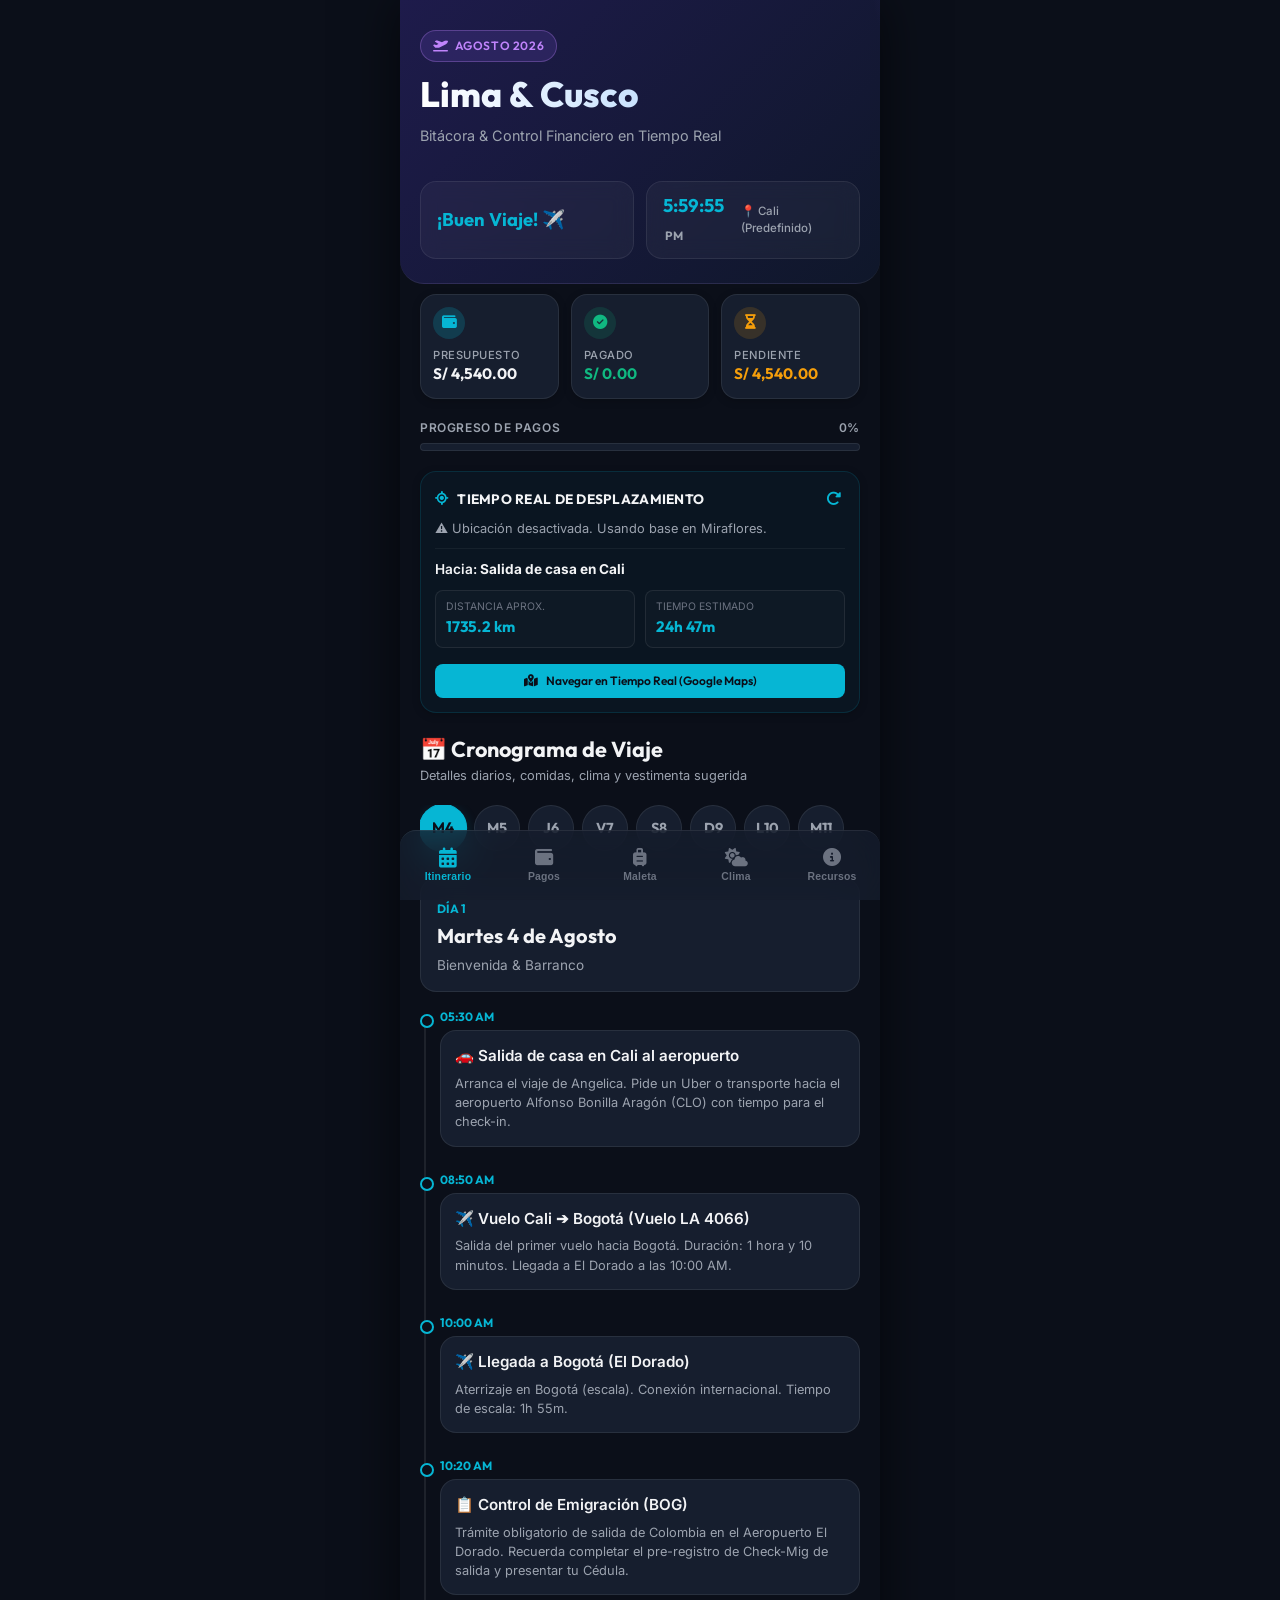
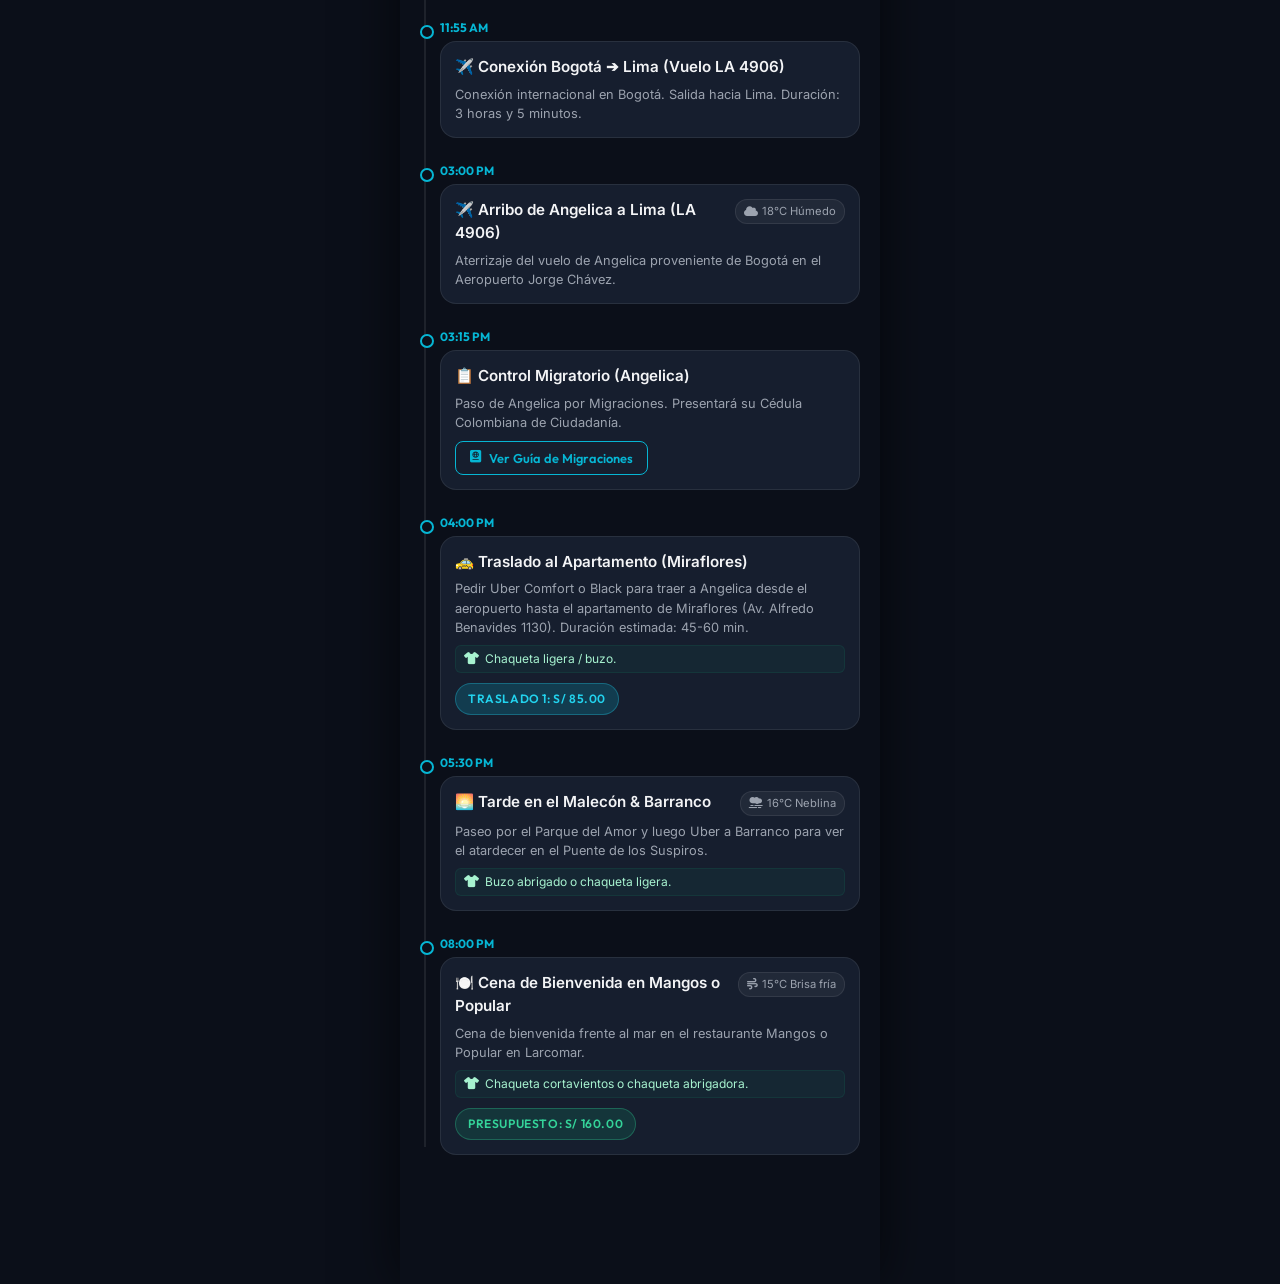
==== index.html @ 26d3a5c8 "Add real-time clock widget and BOG migration details to both dashboards" ====
<!DOCTYPE html>
<html lang="es">
<head>
    <meta charset="UTF-8">
    <meta name="viewport" content="width=device-width, initial-scale=1.0">
    <title>✈️ Lima & Cusco 2026 - Panel de Control</title>
    <!-- Google Fonts: Outfit & Inter -->
    <link rel="preconnect" href="https://fonts.googleapis.com">
    <link rel="preconnect" href="https://fonts.gstatic.com" crossorigin>
    <link href="https://fonts.googleapis.com/css2?family=Inter:wght@300;400;500;600;700&family=Outfit:wght@400;500;600;700;800&display=swap" rel="stylesheet">
    <!-- FontAwesome for icons -->
    <link rel="stylesheet" href="https://cdnjs.cloudflare.com/ajax/libs/font-awesome/6.4.0/css/all.min.css">
    <!-- Main Style Sheet -->
    <link rel="stylesheet" href="style.css">
</head>
<body>
    <!-- App Container -->
    <div class="app-container">
        
        <!-- Header -->
        <header class="app-header">
            <div class="header-content">
                <span class="badge badge-purple"><i class="fa-solid fa-plane-departure"></i> Agosto 2026</span>
                <h1>Lima & Cusco</h1>
                <p class="subtitle">Bitácora & Control Financiero en Tiempo Real</p>
            </div>
            
            <!-- Countdown & Local Clock Container -->
            <div class="header-widgets-grid">
                <div id="countdown-widget" class="countdown-widget">
                    <div class="countdown-time">
                        <span id="countdown-days">00</span><small>d</small> : 
                        <span id="countdown-hours">00</span><small>h</small> : 
                        <span id="countdown-mins">00</span><small>m</small>
                    </div>
                    <div class="countdown-label">Falta para el viaje</div>
                </div>
                
                <div id="local-clock-widget" class="local-clock-widget">
                    <div class="clock-time" id="clock-hms">00:00:00</div>
                    <div class="clock-label" id="clock-city">📍 Obteniendo ubicación...</div>
                </div>
            </div>
        </header>

        <!-- Dashboard: Key Stats -->
        <section class="dashboard-stats">
            <div class="stat-card total-budget">
                <div class="stat-icon"><i class="fa-solid fa-wallet"></i></div>
                <div class="stat-info">
                    <h3>Presupuesto</h3>
                    <p class="stat-val" id="val-total">S/ 4,545.00</p>
                </div>
            </div>
            <div class="stat-card total-paid">
                <div class="stat-icon"><i class="fa-solid fa-circle-check"></i></div>
                <div class="stat-info">
                    <h3>Pagado</h3>
                    <p class="stat-val text-emerald" id="val-paid">S/ 0.00</p>
                </div>
            </div>
            <div class="stat-card total-pending">
                <div class="stat-icon"><i class="fa-solid fa-hourglass-half"></i></div>
                <div class="stat-info">
                    <h3>Pendiente</h3>
                    <p class="stat-val text-warning" id="val-pending">S/ 4,545.00</p>
                </div>
            </div>
        </section>

        <!-- Progress Tracker -->
        <section class="progress-section">
            <div class="progress-info">
                <span>Progreso de Pagos</span>
                <span id="progress-percentage">0%</span>
            </div>
            <div class="progress-bar-container">
                <div class="progress-bar" id="main-progress-bar" style="width: 0%"></div>
            </div>
        </section>

        <!-- Geolocation & Route Calculator Widget (Global) -->
        <section class="location-widget-container">
            <div class="location-widget" id="loc-widget">
                <div class="loc-header">
                    <div class="loc-title">
                        <i class="fa-solid fa-location-crosshairs text-cyan"></i>
                        <span>Tiempo Real de Desplazamiento</span>
                    </div>
                    <button class="btn-refresh-loc" id="btn-update-loc" title="Actualizar mi ubicación">
                        <i class="fa-solid fa-rotate-right"></i>
                    </button>
                </div>
                <div class="loc-body">
                    <p id="loc-status" class="loc-status-text">Detectando tu ubicación...</p>
                    <div id="loc-results" class="loc-results" style="display: none;">
                        <!-- Dynamically filled with distance/time to next activity -->
                    </div>
                </div>
            </div>
        </section>

        <!-- Main Content Area -->
        <main class="main-content">
            
            <!-- TAB 1: ITINERARIO -->
            <div id="tab-itinerary" class="tab-pane active">
                <div class="section-title">
                    <h2>📅 Cronograma de Viaje</h2>
                    <p>Detalles diarios, comidas, clima y vestimenta sugerida</p>
                </div>
                
                <!-- Day Selector -->
                <div class="day-selector">
                    <button class="day-btn active" data-day="1">M4</button>
                    <button class="day-btn" data-day="2">M5</button>
                    <button class="day-btn" data-day="3">J6</button>
                    <button class="day-btn" data-day="4">V7</button>
                    <button class="day-btn" data-day="5">S8</button>
                    <button class="day-btn" data-day="6">D9</button>
                    <button class="day-btn" data-day="7">L10</button>
                    <button class="day-btn" data-day="8">M11</button>
                </div>

                <!-- Daily Content Cards -->
                <div class="daily-cards-container">
                    
                    <!-- Day 1 -->
                    <div class="day-card active" id="day-card-1">
                        <div class="day-header">
                            <span class="day-number">Día 1</span>
                            <h3>Martes 4 de Agosto</h3>
                            <span class="day-desc">Bienvenida & Barranco</span>
                        </div>
                        <ul class="timeline">
                            <li data-lat="3.466876" data-lon="-76.488552" data-name="Salida de casa en Cali">
                                <div class="time">05:30 AM</div>
                                <div class="timeline-content">
                                    <div class="content-header">
                                        <h4>🚗 Salida de casa en Cali al aeropuerto</h4>
                                    </div>
                                    <p>Arranca el viaje de Angelica. Pide un Uber o transporte hacia el aeropuerto Alfonso Bonilla Aragón (CLO) con tiempo para el check-in.</p>
                                </div>
                            </li>
                            <li data-lat="3.5430" data-lon="-76.3816" data-name="Aeropuerto Alfonso Bonilla Aragón (CLO)">
                                <div class="time">08:50 AM</div>
                                <div class="timeline-content">
                                    <div class="content-header">
                                        <h4>✈️ Vuelo Cali ➔ Bogotá (Vuelo LA 4066)</h4>
                                    </div>
                                    <p>Salida del primer vuelo hacia Bogotá. Duración: 1 hora y 10 minutos. Llegada a El Dorado a las 10:00 AM.</p>
                                </div>
                            </li>
                            <li data-lat="4.7016" data-lon="-74.1469" data-name="Aeropuerto El Dorado (BOG)">
                                <div class="time">10:00 AM</div>
                                <div class="timeline-content">
                                    <div class="content-header">
                                        <h4>✈️ Llegada a Bogotá (El Dorado)</h4>
                                    </div>
                                    <p>Aterrizaje en Bogotá (escala). Conexión internacional. Tiempo de escala: 1h 55m.</p>
                                </div>
                            </li>
                            <li data-lat="4.7016" data-lon="-74.1469" data-name="Migración de Salida BOG">
                                <div class="time">10:20 AM</div>
                                <div class="timeline-content">
                                    <div class="content-header">
                                        <h4>📋 Control de Emigración (BOG)</h4>
                                    </div>
                                    <p>Trámite obligatorio de salida de Colombia en el Aeropuerto El Dorado. Recuerda completar el pre-registro de Check-Mig de salida y presentar tu Cédula.</p>
                                </div>
                            </li>
                            <li data-lat="4.7016" data-lon="-74.1469" data-name="Aeropuerto El Dorado (BOG)">
                                <div class="time">11:55 AM</div>
                                <div class="timeline-content">
                                    <div class="content-header">
                                        <h4>✈️ Conexión Bogotá ➔ Lima (Vuelo LA 4906)</h4>
                                    </div>
                                    <p>Conexión internacional en Bogotá. Salida hacia Lima. Duración: 3 horas y 5 minutos.</p>
                                </div>
                            </li>
                            <li data-lat="-12.0240" data-lon="-77.1120" data-name="Aeropuerto Jorge Chávez (LIM)">
                                <div class="time">03:00 PM</div>
                                <div class="timeline-content">
                                    <div class="content-header">
                                        <h4>✈️ Arribo de Angelica a Lima (LA 4906)</h4>
                                        <span class="weather-tag"><i class="fa-solid fa-cloud"></i> 18°C Húmedo</span>
                                    </div>
                                    <p>Aterrizaje del vuelo de Angelica proveniente de Bogotá en el Aeropuerto Jorge Chávez.</p>
                                </div>
                            </li>
                            <li data-lat="-12.0240" data-lon="-77.1120" data-name="Paso por Migraciones">
                                <div class="time">03:15 PM</div>
                                <div class="timeline-content">
                                    <div class="content-header">
                                        <h4>📋 Control Migratorio (Angelica)</h4>
                                    </div>
                                    <p>Paso de Angelica por Migraciones. Presentará su Cédula Colombiana de Ciudadanía.</p>
                                    <button class="btn btn-sm btn-outline" style="margin-top: 8px; border-color: var(--primary); color: var(--primary);" onclick="document.getElementById('migration-dialog').showModal()">
                                        <i class="fa-solid fa-passport"></i> Ver Guía de Migraciones
                                    </button>
                                </div>
                            </li>
                            <li data-lat="-12.1287" data-lon="-77.0223" data-name="Traslado a Miraflores">
                                <div class="time">04:00 PM</div>
                                <div class="timeline-content">
                                    <div class="content-header">
                                        <h4>🚕 Traslado al Apartamento (Miraflores)</h4>
                                    </div>
                                    <p>Pedir Uber Comfort o Black para traer a Angelica desde el aeropuerto hasta el apartamento de Miraflores (Av. Alfredo Benavides 1130). Duración estimada: 45-60 min.</p>
                                    <div class="clothing-tips"><i class="fa-solid fa-shirt"></i> Chaqueta ligera / buzo.</div>
                                    <span class="badge badge-blue">Traslado 1: S/ 85.00</span>
                                </div>
                            </li>
                            <li data-lat="-12.1492" data-lon="-77.0220" data-name="Puente de los Suspiros, Barranco">
                                <div class="time">05:30 PM</div>
                                <div class="timeline-content">
                                    <div class="content-header">
                                        <h4>🌅 Tarde en el Malecón & Barranco</h4>
                                        <span class="weather-tag"><i class="fa-solid fa-smog"></i> 16°C Neblina</span>
                                    </div>
                                    <p>Paseo por el Parque del Amor y luego Uber a Barranco para ver el atardecer en el Puente de los Suspiros.</p>
                                    <div class="clothing-tips"><i class="fa-solid fa-shirt"></i> Buzo abrigado o chaqueta ligera.</div>
                                </div>
                            </li>
                            <li data-lat="-12.1311" data-lon="-77.0301" data-name="Larcomar, Miraflores">
                                <div class="time">08:00 PM</div>
                                <div class="timeline-content">
                                    <div class="content-header">
                                        <h4>🍽️ Cena de Bienvenida en Mangos o Popular</h4>
                                        <span class="weather-tag"><i class="fa-solid fa-wind"></i> 15°C Brisa fría</span>
                                    </div>
                                    <p>Cena de bienvenida frente al mar en el restaurante Mangos o Popular en Larcomar.</p>
                                    <div class="clothing-tips"><i class="fa-solid fa-shirt"></i> Chaqueta cortavientos o chaqueta abrigadora.</div>
                                    <span class="badge badge-emerald">Presupuesto: S/ 160.00</span>
                                </div>
                            </li>
                        </ul>
                    </div>

                    <!-- Day 2 -->
                    <div class="day-card" id="day-card-2">
                        <div class="day-header">
                            <span class="day-number">Día 2</span>
                            <h3>Miércoles 5 de Agosto</h3>
                            <span class="day-desc">Full-Day Paracas & Ica (Angelica)</span>
                        </div>
                        <div class="alert alert-info">
                            <i class="fa-solid fa-info-circle"></i> <strong>Nota:</strong> José trabaja de 9 AM a 4 PM y tiene su sesión de Grounding C1 de 8 PM a 9 PM.
                        </div>
                        <ul class="timeline">
                            <li data-lat="-12.1287" data-lon="-77.0223" data-name="Av. Benavides 1130 (Recogida)">
                                <div class="time">04:30 AM</div>
                                <div class="timeline-content">
                                    <div class="content-header">
                                        <h4>🚐 Partida de Angelica en el Tour</h4>
                                        <span class="weather-tag"><i class="fa-solid fa-moon"></i> 14°C Madrugada fría</span>
                                    </div>
                                    <p>Recogida en el apartamento. Viaje al sur en bus turístico (Opción 1 - Todo Incluido).</p>
                                    <div class="clothing-tips"><i class="fa-solid fa-shirt"></i> Ropa bien abrigada o saco polar (para dormir en el bus).</div>
                                    <span class="badge badge-purple">Recogida en la puerta</span>
                                </div>
                            </li>
                            <li data-lat="-13.8340" data-lon="-76.2514" data-name="Puerto de Paracas (Botes)">
                                <div class="time">08:00 AM</div>
                                <div class="timeline-content">
                                    <div class="content-header">
                                        <h4>🌊 Islas Ballestas (Paracas)</h4>
                                        <span class="weather-tag"><i class="fa-solid fa-wind"></i> 17°C Viento fuerte</span>
                                    </div>
                                    <p>Tour en deslizador para ver lobos marinos, pingüinos y El Candelabro.</p>
                                     <div class="clothing-tips-warning"><i class="fa-solid fa-shield-halved"></i> <strong>Chaqueta Cortavientos Obligatoria</strong>, lentes y gorro con sujetador.</div>
                                    <span class="badge badge-blue">Tasas incluidas</span>
                                </div>
                            </li>
                            <li data-lat="-14.0875" data-lon="-75.7630" data-name="Bodega Vitivinícola Ica">
                                <div class="time">01:00 PM</div>
                                <div class="timeline-content">
                                    <div class="content-header">
                                        <h4>🍽️ Almuerzo en Ica (Incluido)</h4>
                                        <span class="weather-tag"><i class="fa-solid fa-sun"></i> 25°C Soleado y cálido</span>
                                    </div>
                                    <p>Comida típica iqueña incluida en el viñedo artesanal.</p>
                                    <div class="clothing-tips"><i class="fa-solid fa-shirt"></i> Ropa ligera, camiseta de manga corta y lentes de sol.</div>
                                    <span class="badge badge-emerald">Almuerzo Incluido</span>
                                </div>
                            </li>
                            <li data-lat="-14.0875" data-lon="-75.7630" data-name="Huacachina Oasis">
                                <div class="time">02:30 PM</div>
                                <div class="timeline-content">
                                    <div class="content-header">
                                        <h4>🏜️ Aventura en Huacachina & Cata</h4>
                                        <span class="weather-tag"><i class="fa-solid fa-sun"></i> 26°C Sol radiante</span>
                                    </div>
                                    <p>Areneros (buggies), sandboarding en las dunas y degustación libre de piscos.</p>
                                     <div class="clothing-tips-warning"><i class="fa-solid fa-shield-halved"></i> <strong>Zapatillas cerradas</strong> (no sandalias) y lentes de sol para la arena.</div>
                                </div>
                            </li>
                            <li data-lat="-12.1287" data-lon="-77.0223" data-name="Apartamento en Miraflores">
                                <div class="time">10:00 PM</div>
                                <div class="timeline-content">
                                    <div class="content-header">
                                        <h4>🏠 Retorno y Cena en Casa</h4>
                                        <span class="weather-tag"><i class="fa-solid fa-cloud-moon"></i> 15°C Fresco</span>
                                    </div>
                                    <p>Llegada del bus de Angelica y cena tranquila en el apartamento para descansar.</p>
                                    <span class="badge badge-dark">Cena en el apartamento</span>
                                </div>
                            </li>
                        </ul>
                    </div>

                    <!-- Day 3 -->
                    <div class="day-card" id="day-card-3">
                        <div class="day-header">
                            <span class="day-number">Día 3</span>
                            <h3>Jueves 6 de Agosto</h3>
                            <span class="day-desc">Centro Histórico & Circuito del Agua</span>
                        </div>
                        <ul class="timeline">
                            <li data-lat="-12.0464" data-lon="-77.0300" data-name="Plaza Mayor Centro de Lima">
                                <div class="time">04:30 PM</div>
                                <div class="timeline-content">
                                    <div class="content-header">
                                        <h4>🏛️ Centro Histórico de Lima</h4>
                                        <span class="weather-tag"><i class="fa-solid fa-cloud"></i> 18°C Templado</span>
                                    </div>
                                    <p>Recorrido por la Plaza de Armas, Palacio de Gobierno y visita al Convento de San Francisco.</p>
                                    <div class="clothing-tips"><i class="fa-solid fa-shirt"></i> Chaqueta ligera o buzo abrigado.</div>
                                </div>
                            </li>
                            <li data-lat="-12.0725" data-lon="-77.0345" data-name="Parque de la Reserva (Fuentes)">
                                <div class="time">07:00 PM</div>
                                <div class="timeline-content">
                                    <div class="content-header">
                                        <h4>⛲ Circuito Mágico del Agua</h4>
                                        <span class="weather-tag"><i class="fa-solid fa-wind"></i> 16°C Viento fresco</span>
                                    </div>
                                    <p>Show de luces y fuentes de agua en el Parque de la Reserva. Entrada S/ 4.00 p/p.</p>
                                    <div class="clothing-tips"><i class="fa-solid fa-shirt"></i> Chaqueta abrigadora (el show es a la intemperie).</div>
                                    <span class="badge badge-blue">Entrada: S/ 8.00 (Ambos)</span>
                                </div>
                            </li>
                            <li data-lat="-12.1125" data-lon="-77.0345" data-name="Restaurante Maketto">
                                <div class="time">08:45 PM</div>
                                <div class="timeline-content">
                                    <div class="content-header">
                                        <h4>🍜 Cena en Maketto (Miraflores)</h4>
                                        <span class="weather-tag"><i class="fa-solid fa-house"></i> Interiores cálidos</span>
                                    </div>
                                    <p>Cena asiática fusión: excelente ramen y baos en Miraflores.</p>
                                    <span class="badge badge-emerald">Presupuesto: S/ 160.00</span>
                                </div>
                            </li>
                        </ul>
                    </div>

                    <!-- Day 4 -->
                    <div class="day-card" id="day-card-4">
                        <div class="day-header">
                            <span class="day-number">Día 4</span>
                            <h3>Viernes 7 de Agosto</h3>
                            <span class="day-desc">Almuerzo Marino & Vuelo a Cusco</span>
                        </div>
                        <ul class="timeline">
                            <li data-lat="-12.1287" data-lon="-77.0223" data-name="Punto Azul Miraflores">
                                <div class="time">04:30 PM</div>
                                <div class="timeline-content">
                                    <div class="content-header">
                                        <h4>🐟 Almuerzo Marino en Punto Azul</h4>
                                        <span class="weather-tag"><i class="fa-solid fa-cloud"></i> 18°C Templado</span>
                                    </div>
                                    <p>Ceviches y tiraditos de despedida en Miraflores antes del viaje.</p>
                                    <span class="badge badge-emerald">Presupuesto: S/ 120.00</span>
                                </div>
                            </li>
                            <li data-lat="-13.5160" data-lon="-71.9780" data-name="Aeropuerto Cusco">
                                <div class="time">09:10 PM</div>
                                <div class="timeline-content">
                                    <div class="content-header">
                                        <h4>✈️ Vuelo Lima ➔ Cusco (LA 2200)</h4>
                                        <span class="weather-tag-danger"><i class="fa-solid fa-snowflake"></i> 5°C Frío andino</span>
                                    </div>
                                    <p>Vuelo nocturno a Cusco. Traslado privado al hotel incluido por Apu Andino.</p>
                                     <div class="clothing-tips-warning"><i class="fa-solid fa-shield-halved"></i> <strong>Llevar chaqueta térmica a la mano</strong> para ponérsela al bajar del avión.</div>
                                    <span class="badge badge-purple">Traslado incluido</span>
                                </div>
                            </li>
                        </ul>
                    </div>

                    <!-- Day 5 -->
                    <div class="day-card" id="day-card-5">
                        <div class="day-header">
                            <span class="day-number">Día 5</span>
                            <h3>Sábado 8 de Agosto</h3>
                            <span class="day-desc">Valle Sagrado VIP (Pisac & Ollanta)</span>
                        </div>
                        <ul class="timeline">
                            <li data-lat="-13.4250" data-lon="-71.8500" data-name="Complejo Arqueológico Pisac">
                                <div class="time">08:00 AM</div>
                                <div class="timeline-content">
                                    <div class="content-header">
                                        <h4>🏔️ Tour Valle Sagrado VIP</h4>
                                        <span class="weather-tag"><i class="fa-solid fa-sun"></i> 19°C Sol intenso de sierra</span>
                                    </div>
                                    <p>Visita guiada a las ruinas y mercado de Pisac, y la fortaleza de Ollantaytambo. Almuerzo incluido en Urubamba.</p>
                                    <div class="clothing-tips"><i class="fa-solid fa-shirt"></i> Vestir en capas, usar bloqueador SPF 50+ y gorro.</div>
                                </div>
                            </li>
                            <li data-lat="-13.1551" data-lon="-72.5255" data-name="Aguas Calientes Pueblo">
                                <div class="time">06:30 PM</div>
                                <div class="timeline-content">
                                    <div class="content-header">
                                        <h4>🏨 Check-in en Aguas Calientes & Cena</h4>
                                        <span class="weather-tag"><i class="fa-solid fa-temperature-arrow-down"></i> 10°C Noche fresca</span>
                                    </div>
                                    <p>Viaje en tren Vistadome y acomodación en hotel de Aguas Calientes.</p>
                                    <div class="clothing-tips"><i class="fa-solid fa-shirt"></i> Chaqueta ligera o buzo.</div>
                                    <span class="badge badge-emerald">Cena Bolsillo: S/ 140.00</span>
                                </div>
                            </li>
                        </ul>
                    </div>

                    <!-- Day 6 -->
                    <div class="day-card" id="day-card-6">
                        <div class="day-header">
                            <span class="day-number">Día 6</span>
                            <h3>Domingo 9 de Agosto</h3>
                            <span class="day-desc">El Santuario de Machu Picchu</span>
                        </div>
                        <ul class="timeline">
                            <li data-lat="-13.1631" data-lon="-72.5450" data-name="Machu Picchu Santuario">
                                <div class="time">08:30 AM</div>
                                <div class="timeline-content">
                                    <div class="content-header">
                                        <h4>🏛️ Visita Guiada de Machu Picchu (Privada)</h4>
                                        <span class="weather-tag"><i class="fa-solid fa-cloud-sun"></i> 22°C Cálido y templado</span>
                                    </div>
                                    <p>Recorrido privado por el santuario arqueológico con guía exclusivo de Apu Andino.</p>
                                     <div class="clothing-tips-warning"><i class="fa-solid fa-bug"></i> <strong>Usar Repelente de Mosquitos</strong> y camiseta manga larga ligera. Lentes de sol.</div>
                                </div>
                            </li>
                            <li data-lat="-13.1551" data-lon="-72.5255" data-name="Aguas Calientes Restaurantes">
                                <div class="time">12:30 PM</div>
                                <div class="timeline-content">
                                    <h4>🍔 Almuerzo en Aguas Calientes</h4>
                                    <p>Almuerzo libre en el pueblo antes de abordar el tren panorámico de retorno.</p>
                                    <span class="badge badge-emerald">Almuerzo Bolsillo: S/ 180.00</span>
                                </div>
                            </li>
                            <li data-lat="-13.5160" data-lon="-71.9780" data-name="Ciudad Imperial de Cusco">
                                <div class="time">08:30 PM</div>
                                <div class="timeline-content">
                                    <div class="content-header">
                                        <h4>🍲 Retorno y Cena Ligera en Cusco</h4>
                                        <span class="weather-tag-danger"><i class="fa-solid fa-snowflake"></i> 3°C Noche helada</span>
                                    </div>
                                    <p>Llegada al hotel en Cusco tras el tren y traslado terrestre. Cena ligera por la altitud.</p>
                                    <div class="clothing-tips"><i class="fa-solid fa-shirt"></i> Chaqueta térmica de plumas, gorro de lana y guantes.</div>
                                    <span class="badge badge-emerald">Cena Bolsillo: S/ 100.00</span>
                                </div>
                            </li>
                        </ul>
                    </div>

                    <!-- Day 7 -->
                    <div class="day-card" id="day-card-7">
                        <div class="day-header">
                            <span class="day-number">Día 7</span>
                            <h3>Lunes 10 de Agosto</h3>
                            <span class="day-desc">Vuelo de retorno & Cena en 7 Sopas</span>
                        </div>
                        <ul class="timeline">
                            <li data-lat="-12.1287" data-lon="-77.0223" data-name="Miraflores, Lima">
                                <div class="time">12:15 PM</div>
                                <div class="timeline-content">
                                    <div class="content-header">
                                        <h4>✈️ Retorno a Lima y Descanso</h4>
                                        <span class="weather-tag"><i class="fa-solid fa-cloud"></i> 18°C Nublado</span>
                                    </div>
                                    <p>Llegada del vuelo de Cusco y traslado en Uber al apartamento de Miraflores para descansar.</p>
                                </div>
                            </li>
                            <li data-lat="-12.1220" data-lon="-77.0300" data-name="7 Sopas Parque Kennedy">
                                <div class="time">08:00 PM</div>
                                <div class="timeline-content">
                                    <div class="content-header">
                                        <h4>🍲 Cena de Despedida en 7 Sopas</h4>
                                        <span class="weather-tag"><i class="fa-solid fa-wind"></i> 16°C Noche fresca</span>
                                    </div>
                                    <p>Cena en 7 Sopas de Parque Kennedy. Caldos y sopas tradicionales calientes.</p>
                                    <div class="clothing-tips"><i class="fa-solid fa-shirt"></i> Chaqueta ligera o saco.</div>
                                    <span class="badge badge-emerald">Presupuesto: S/ 80.00</span>
                                </div>
                            </li>
                        </ul>
                    </div>

                    <!-- Day 8 -->
                    <div class="day-card" id="day-card-8">
                        <div class="day-header">
                            <span class="day-number">Día 8</span>
                            <h3>Martes 11 de Agosto</h3>
                            <span class="day-desc">Desayuno & Despedida a Cali</span>
                        </div>
                        <div class="alert alert-warning">
                            <i class="fa-solid fa-clock"></i> <strong>Nota:</strong> José trabaja de 9 AM a 3 PM este día.
                        </div>
                        <ul class="timeline">
                            <li data-lat="-12.1225" data-lon="-77.0350" data-name="El Pan de la Chola, Miraflores">
                                <div class="time">07:30 AM</div>
                                <div class="timeline-content">
                                    <div class="content-header">
                                        <h4>🥐 Desayuno en El Pan de la Chola</h4>
                                        <span class="weather-tag"><i class="fa-solid fa-cloud"></i> 16°C Mañana fresca</span>
                                    </div>
                                    <p>Desayuno de despedida antes del trabajo de José y viaje de regreso de Angelica.</p>
                                    <div class="clothing-tips"><i class="fa-solid fa-shirt"></i> Chaqueta ligera.</div>
                                    <span class="badge badge-emerald">Presupuesto: S/ 70.00</span>
                                </div>
                            </li>
                            <li data-lat="-12.0240" data-lon="-77.1120" data-name="Aeropuerto Internacional Jorge Chávez">
                                <div class="time">10:00 AM</div>
                                <div class="timeline-content">
                                    <h4>🚕 Salida de Angelica al Aeropuerto</h4>
                                    <p>Check-out y Uber al aeropuerto para abordar su vuelo internacional.</p>
                                    <span class="badge badge-blue">Traslado 4: S/ 85.00</span>
                                </div>
                            </li>
                            <li data-lat="-12.0240" data-lon="-77.1120" data-name="Aeropuerto Jorge Chávez (LIM)">
                                <div class="time">01:00 PM</div>
                                <div class="timeline-content">
                                    <h4>✈️ Vuelo Lima ➔ Bogotá (Vuelo LA 2386)</h4>
                                    <p>Vuelo internacional de regreso de Angelica. Duración: 3 horas y 15 minutos. Llegada a Bogotá a las 04:15 PM.</p>
                                </div>
                            </li>
                            <li data-lat="4.7016" data-lon="-74.1469" data-name="Aeropuerto El Dorado (BOG)">
                                <div class="time">04:15 PM</div>
                                <div class="timeline-content">
                                    <div class="content-header">
                                        <h4>✈️ Llegada a Bogotá (El Dorado)</h4>
                                    </div>
                                    <p>Aterrizaje del vuelo internacional de Lima. Conexión nacional. Tiempo de escala: 2 horas.</p>
                                </div>
                            </li>
                            <li data-lat="4.7016" data-lon="-74.1469" data-name="Ingreso a Colombia BOG">
                                <div class="time">04:30 PM</div>
                                <div class="timeline-content">
                                    <div class="content-header">
                                        <h4>📋 Control de Inmigración (BOG)</h4>
                                    </div>
                                    <p>Trámite obligatorio de ingreso a Colombia y control de aduanas en el Aeropuerto El Dorado antes de abordar tu conexión nacional a Cali. Recuerda llenar el Check-Mig de entrada.</p>
                                </div>
                            </li>
                            <li data-lat="4.7016" data-lon="-74.1469" data-name="Aeropuerto El Dorado (BOG)">
                                <div class="time">06:15 PM</div>
                                <div class="timeline-content">
                                    <h4>✈️ Conexión Bogotá ➔ Cali (Vuelo LA 4079)</h4>
                                    <p>Conexión nacional de regreso a Cali. Duración: 1 hora y 5 minutos. Llegada a las 07:20 PM.</p>
                                </div>
                            </li>
                            <li data-lat="3.466876" data-lon="-76.488552" data-name="Llegada a casa en Cali">
                                <div class="time">07:50 PM</div>
                                <div class="timeline-content">
                                    <h4>🏠 Regreso de Angelica a casa en Cali</h4>
                                    <p>Llegada en Uber o transporte de vuelta a su casa en Cali para descansar. ¡Fin del viaje! 🇨🇴</p>
                                </div>
                            </li>
                        </ul>
                    </div>

                </div>
            </div>

            <!-- TAB 2: SEGUIMIENTO FINANCIERO -->
            <div id="tab-tracker" class="tab-pane">
                <div class="section-title">
                    <h2>📋 Lista de Pagos y Verificación</h2>
                    <p>Marca las actividades ya pagadas para recalcular tu saldo en tiempo real</p>
                </div>
                
                <div class="checklist-container" id="checklist-render">
                    <!-- Loaded dynamically via JS -->
                </div>
            </div>

            <!-- TAB 3: MI LISTA DE EMPAQUE (JOSÉ) -->
            <div id="tab-packing" class="tab-pane">
                <div class="section-title">
                    <h2>🎒 Mi Lista de Equipaje</h2>
                    <p>Cosas indispensables para empacar en Lima para el viaje a Cusco</p>
                </div>

                <div class="packing-list-container" id="packing-list-render">
                    <!-- Loaded dynamically via JS -->
                </div>
            </div>

            <!-- TAB 4: CLIMA Y ALERTAS -->
            <div id="tab-weather" class="tab-pane">
                <div class="section-title">
                    <h2>🌦️ Clima & Variables de Viaje</h2>
                    <p>Alertas climáticas y de equipaje para cada región</p>
                </div>

                <div class="weather-cards-grid">
                    
                    <div class="weather-card">
                        <div class="weather-card-header">
                            <div class="icon"><i class="fa-solid fa-cloud"></i></div>
                            <h3>Lima (Costa)</h3>
                        </div>
                        <p class="temp">14°C - 20°C</p>
                        <p class="desc">Gris, húmedo y fresco. Humedad sobre 90% con garúas.</p>
                        <ul class="weather-tips">
                            <li>Llevar abrigo ligero y pantalones gruesos (jeans/suéter).</li>
                            <li>La humedad aumenta la sensación de frío en las noches.</li>
                        </ul>
                    </div>

                    <div class="weather-card">
                        <div class="weather-card-header">
                            <div class="icon-sun"><i class="fa-solid fa-wind"></i></div>
                            <h3>Paracas & Ica (Desierto)</h3>
                        </div>
                        <p class="temp">13°C - 26°C</p>
                        <p class="desc">Soleado de día, fresco y muy ventoso por la tarde.</p>
                        <div class="alert-inline alert-warning">
                            <i class="fa-solid fa-triangle-exclamation"></i> <strong>Viento Paracas:</strong> Cortavientos obligatorio.
                        </div>
                        <ul class="weather-tips">
                            <li>Usa zapatillas cerradas para el desierto (arena caliente).</li>
                            <li>Lentes de sol para los areneros (protección de arena).</li>
                            <li>Sujetador para gorros o sombreros en la lancha.</li>
                        </ul>
                    </div>

                    <div class="weather-card">
                        <div class="weather-card-header">
                            <div class="icon-sun"><i class="fa-solid fa-sun"></i></div>
                            <h3>Cusco (Sierra)</h3>
                        </div>
                        <p class="temp">0°C - 21°C</p>
                        <p class="desc">Soleado y despejado de día, frío extremo y heladas de noche.</p>
                        <div class="alert-inline alert-info">
                            <i class="fa-solid fa-mountain"></i> <strong>Soroche (Altitud):</strong> 3,400 msnm.
                        </div>
                        <ul class="weather-tips">
                            <li>Vístete como "cebolla" (en capas intercambiables).</li>
                            <li>Radiación solar extrema de día: usa bloqueador solar SPF 50+.</li>
                            <li>Evita comidas pesadas las primeras 24 horas y toma mate de coca.</li>
                        </ul>
                    </div>

                    <div class="weather-card">
                        <div class="weather-card-header">
                            <div class="icon"><i class="fa-solid fa-bug"></i></div>
                            <h3>Machu Picchu (Selva Alta)</h3>
                        </div>
                        <p class="temp">8°C - 23°C</p>
                        <p class="desc">Templado y más húmedo. Clima de ceja de selva.</p>
                        <div class="alert-inline alert-danger">
                            <i class="fa-solid fa-shield-virus"></i> <strong>Repelente Obligatorio:</strong> Mosquitos.
                        </div>
                        <ul class="weather-tips">
                            <li>Usa repelente con DEET (hay mosquitos pequeños muy fastidiosos).</li>
                            <li>Manga larga delgada y pantalones largos recomendados.</li>
                        </ul>
                    </div>

                </div>
            </div>

            <!-- TAB 5: RECURSOS -->
            <div id="tab-resources" class="tab-pane">
                <div class="section-title">
                    <h2>🗺️ Recursos & Direcciones</h2>
                    <p>Accesso rápido a mapas y links de interés</p>
                </div>

                <div class="resources-grid">
                    
                    <div class="resource-card">
                        <h3>📍 Base en Lima (Apartamento de José)</h3>
                        <p>Av. Benavides 1130, Apto 503, Miraflores.</p>
                        <a href="https://maps.google.com/?q=Av.+Alfredo+Benavides+1130,+Miraflores,+Lima" target="_blank" class="btn btn-sm btn-outline"><i class="fa-solid fa-location-dot"></i> Ver en Google Maps</a>
                    </div>

                    <div class="resource-card">
                        <h3>🍜 7 Sopas (Parque Kennedy)</h3>
                        <p>Calle San Ramon 281 (Calle de las Pizzas), Miraflores.</p>
                        <a href="https://maps.google.com/?q=7+Sopas+Miraflores" target="_blank" class="btn btn-sm btn-outline"><i class="fa-solid fa-utensils"></i> Cómo llegar</a>
                    </div>

                    <div class="resource-card">
                        <h3>🍣 Surito Maketto (Maketto)</h3>
                        <p>Av. Mariscal La Mar 830, Miraflores.</p>
                        <a href="https://maps.google.com/?q=Surito+Maketto+Miraflores" target="_blank" class="btn btn-sm btn-outline"><i class="fa-solid fa-utensils"></i> Cómo llegar</a>
                    </div>

                    <div class="resource-card">
                        <h3>✈️ Check-in de Vuelos (LATAM)</h3>
                        <p>Revisar estados de vuelo y hacer check-in 48 horas antes.</p>
                        <div class="pnrs-box">
                            <div><strong>Cali-Lima:</strong> <code>ITSNNN</code> (Angelica)</div>
                            <div><strong>Lima-Cusco:</strong> <code>KMTEYF</code> / <code>KDIKGN</code></div>
                        </div>
                        <a href="https://www.latamairlines.com/" target="_blank" class="btn btn-sm btn-primary"><i class="fa-solid fa-plane"></i> Web de LATAM</a>
                    </div>

                    <div class="resource-card">
                        <h3>📞 Contacto Apu Andino</h3>
                        <p>Agencia contratada en Cusco. Coordinar saldo restante (S/ 2,335).</p>
                        <a href="https://wa.me/51984714300" target="_blank" class="btn btn-sm btn-emerald"><i class="fa-brands fa-whatsapp"></i> Escribir a Mary Cruz</a>
                    </div>

                </div>

                <!-- Custom Notes Widget -->
                <div class="notes-widget">
                    <h3><i class="fa-solid fa-pen-to-square"></i> Notas Personales (Se guardan en tu celular)</h3>
                    <textarea id="personal-notes" placeholder="Escribe aquí notas rápidas, códigos de reserva, números telefónicos o pendientes..."></textarea>
                    <div class="notes-footer">
                        <span id="notes-status">Guardado automáticamente</span>
                        <button id="clear-data-btn" class="btn-clear"><i class="fa-solid fa-trash"></i> Restablecer todo</button>
                    </div>
                </div>
            </div>

        </main>

        <!-- Bottom Navigation Bar -->
        <nav class="bottom-nav">
            <button class="nav-item active" data-target="tab-itinerary">
                <i class="fa-solid fa-calendar-days"></i>
                <span>Itinerario</span>
            </button>
            <button class="nav-item" data-target="tab-tracker">
                <i class="fa-solid fa-wallet"></i>
                <span>Pagos</span>
            </button>
            <button class="nav-item" data-target="tab-packing">
                <i class="fa-solid fa-suitcase-rolling"></i>
                <span>Maleta</span>
            </button>
            <button class="nav-item" data-target="tab-weather">
                <i class="fa-solid fa-cloud-sun"></i>
                <span>Clima</span>
            </button>
            <button class="nav-item" data-target="tab-resources">
                <i class="fa-solid fa-circle-info"></i>
                <span>Recursos</span>
            </button>
        </nav>

    </div>

    <!-- Dialog para Migraciones -->
    <dialog id="migration-dialog">
        <div class="dialog-header">
            <h3>📋 Guía de Control Migratorio (Perú)</h3>
            <button class="dialog-close" onclick="document.getElementById('migration-dialog').close()"><i class="fa-solid fa-xmark"></i></button>
        </div>
        <div class="dialog-body">
            <p>Al llegar al módulo de migraciones en el Aeropuerto Jorge Chávez, debes presentar y declarar lo siguiente:</p>
            
            <h4>1. Documento de Identidad</h4>
            <ul>
                <li><strong>Cédula de Ciudadanía Colombiana física y vigente</strong> (no requieres pasaporte gracias a los acuerdos de la Comunidad Andina).</li>
            </ul>
            
            <h4>2. Dirección de Hospedaje (¡Tener a la mano!)</h4>
            <ul>
                <li><strong>Dirección:</strong> Av. Alfredo Benavides 1130, Apartamento 503, Miraflores, Lima.</li>
                <li><strong>Hospedado por:</strong> José (apartamento de un amigo).</li>
            </ul>
            
            <h4>3. Declaración y Preguntas Frecuentes</h4>
            <ul>
                <li><strong>¿Cuál es el motivo del viaje?</strong> Turismo y vacaciones.</li>
                <li><strong>¿Cuánto tiempo te quedarás?</strong> 8 días (del 4 al 11 de Agosto).</li>
                <li><strong>¿Tienes pasaje de regreso?</strong> Sí, salgo de Lima el 11 de Agosto (LATAM).</li>
                <li><strong>¿Qué lugares visitarás?</strong> Lima, Paracas/Ica y Cusco.</li>
            </ul>
        </div>
    </dialog>

    <!-- Main JavaScript Logic -->
    <script src="app.js"></script>
</body>
</html>
---- style.css ----
/* ==========================================
   VARIABLES & DESIGN SYSTEM
   ========================================== */
:root {
    --bg-main: #0b0f19;
    --bg-surface: #161e2e;
    --bg-glass: rgba(22, 30, 46, 0.75);
    --border-glass: rgba(255, 255, 255, 0.08);
    
    --text-primary: #f3f4f6;
    --text-secondary: #9ca3af;
    --text-muted: #6b7280;
    
    --primary: #06b6d4;      /* Electric Cyan */
    --primary-glow: rgba(6, 182, 212, 0.2);
    --secondary: #8b5cf6;    /* Violet */
    --secondary-glow: rgba(139, 92, 246, 0.15);
    --emerald: #10b981;      /* Success */
    --emerald-glow: rgba(16, 185, 129, 0.15);
    --warning: #f59e0b;      /* Pending */
    --warning-glow: rgba(245, 158, 11, 0.15);
    --danger: #ef4444;
    --danger-glow: rgba(239, 68, 68, 0.15);
    
    --border-radius-sm: 8px;
    --border-radius-md: 16px;
    --border-radius-lg: 24px;
    
    --font-heading: 'Outfit', sans-serif;
    --font-body: 'Inter', sans-serif;
    
    --shadow-sm: 0 2px 8px rgba(0, 0, 0, 0.2);
    --shadow-md: 0 8px 30px rgba(0, 0, 0, 0.3);
    --shadow-lg: 0 16px 40px rgba(0, 0, 0, 0.4);
    
    --transition: all 0.25s cubic-bezier(0.4, 0, 0.2, 1);
}

/* ==========================================
   RESET & BASE STYLES
   ========================================== */
* {
    margin: 0;
    padding: 0;
    box-sizing: border-box;
    -webkit-tap-highlight-color: transparent;
}

body {
    background-color: var(--bg-main);
    color: var(--text-primary);
    font-family: var(--font-body);
    line-height: 1.5;
    overflow-x: hidden;
    display: flex;
    justify-content: center;
}

/* Scrollbars */
::-webkit-scrollbar {
    width: 6px;
    height: 6px;
}
::-webkit-scrollbar-track {
    background: var(--bg-main);
}
::-webkit-scrollbar-thumb {
    background: var(--border-glass);
    border-radius: 10px;
}
::-webkit-scrollbar-thumb:hover {
    background: var(--text-muted);
}

/* ==========================================
   APP CONTAINER LAYOUT
   ========================================== */
.app-container {
    width: 100%;
    max-width: 480px; /* Mobile layout */
    min-height: 100vh;
    background-color: var(--bg-main);
    display: flex;
    flex-direction: column;
    padding-bottom: 85px; /* Space for bottom nav */
    position: relative;
    box-shadow: 0 0 50px rgba(0, 0, 0, 0.6);
}

/* ==========================================
   COMPONENTS & UTILITIES
   ========================================== */
.badge {
    display: inline-flex;
    align-items: center;
    gap: 6px;
    padding: 6px 12px;
    border-radius: 20px;
    font-family: var(--font-heading);
    font-size: 0.75rem;
    font-weight: 600;
    letter-spacing: 0.05em;
    text-transform: uppercase;
}
.badge-purple {
    background-color: var(--secondary-glow);
    color: #c084fc;
    border: 1px solid rgba(192, 132, 252, 0.3);
}
.badge-emerald {
    background-color: var(--emerald-glow);
    color: #34d399;
    border: 1px solid rgba(52, 211, 153, 0.3);
}
.badge-blue {
    background-color: var(--primary-glow);
    color: #22d3ee;
    border: 1px solid rgba(34, 211, 238, 0.3);
}
.badge-dark {
    background-color: rgba(255, 255, 255, 0.05);
    color: var(--text-secondary);
    border: 1px solid var(--border-glass);
}

.btn {
    display: inline-flex;
    align-items: center;
    justify-content: center;
    gap: 8px;
    padding: 12px 20px;
    border-radius: var(--border-radius-md);
    font-family: var(--font-heading);
    font-weight: 600;
    font-size: 0.9rem;
    cursor: pointer;
    border: none;
    transition: var(--transition);
    text-decoration: none;
}
.btn-primary {
    background-color: var(--primary);
    color: var(--bg-main);
}
.btn-primary:hover {
    transform: translateY(-2px);
    box-shadow: 0 4px 15px var(--primary-glow);
}
.btn-emerald {
    background-color: var(--emerald);
    color: var(--bg-main);
}
.btn-emerald:hover {
    transform: translateY(-2px);
    box-shadow: 0 4px 15px var(--emerald-glow);
}
.btn-outline {
    background-color: transparent;
    border: 1px solid var(--border-glass);
    color: var(--text-primary);
}
.btn-outline:hover {
    background-color: rgba(255, 255, 255, 0.05);
}
.btn-sm {
    padding: 8px 14px;
    font-size: 0.8rem;
    border-radius: var(--border-radius-sm);
}

.alert {
    background: rgba(139, 92, 246, 0.08);
    border: 1px solid rgba(139, 92, 246, 0.15);
    border-left: 4px solid var(--secondary);
    border-radius: 12px;
    padding: 14px 18px;
    font-size: 0.88rem;
    line-height: 1.45;
    color: var(--text-primary);
    display: flex;
    align-items: flex-start;
    gap: 12px;
    margin-bottom: 22px;
    backdrop-filter: blur(8px);
    box-shadow: 0 4px 15px rgba(0, 0, 0, 0.1);
}
.alert i {
    color: #a78bfa;
    font-size: 1rem;
    margin-top: 2px;
}
.alert-info {
    background: rgba(6, 182, 212, 0.08);
    border-color: rgba(6, 182, 212, 0.15);
    border-left: 4px solid var(--primary);
}
.alert-info i {
    color: var(--primary);
}

.alert-inline {
    display: inline-flex;
    align-items: center;
    gap: 6px;
    padding: 6px 12px;
    border-radius: 8px;
    font-size: 0.75rem;
    margin: 8px 0;
}
.alert-inline.alert-warning {
    background-color: var(--warning-glow);
    color: #fbbf24;
    border: 1px solid rgba(251, 191, 36, 0.2);
}
.alert-inline.alert-danger {
    background-color: var(--danger-glow);
    color: #f87171;
    border: 1px solid rgba(248, 113, 113, 0.2);
}
.alert-inline.alert-info {
    background-color: var(--primary-glow);
    color: var(--primary);
    border: 1px solid rgba(6, 182, 212, 0.2);
}

.text-emerald { color: var(--emerald); }
.text-warning { color: var(--warning); }
.text-cyan { color: var(--primary); }

/* ==========================================
   HEADER SECTION
   ========================================== */
.app-header {
    background: linear-gradient(135deg, #1e1b4b 0%, #0f172a 100%);
    padding: 30px 20px 24px;
    border-bottom: 1px solid var(--border-glass);
    border-radius: 0 0 var(--border-radius-lg) var(--border-radius-lg);
    display: flex;
    flex-direction: column;
    gap: 20px;
    position: relative;
    overflow: hidden;
}
.app-header::after {
    content: '';
    position: absolute;
    top: -50%;
    right: -50%;
    width: 250px;
    height: 250px;
    background: radial-gradient(circle, rgba(139, 92, 246, 0.3) 0%, transparent 70%);
    pointer-events: none;
}
.header-content h1 {
    font-family: var(--font-heading);
    font-size: 2.2rem;
    font-weight: 800;
    margin-top: 6px;
    background: linear-gradient(to right, #ffffff, #93c5fd);
    -webkit-background-clip: text;
    -webkit-text-fill-color: transparent;
}
.header-content .subtitle {
    font-size: 0.9rem;
    color: var(--text-secondary);
    margin-top: 4px;
}

/* Countdown Widget */
.countdown-widget {
    background: rgba(255, 255, 255, 0.04);
    border: 1px solid var(--border-glass);
    backdrop-filter: blur(10px);
    border-radius: var(--border-radius-md);
    padding: 10px 16px;
    display: flex;
    justify-content: space-between;
    align-items: center;
}
.countdown-time {
    font-family: var(--font-heading);
    font-size: 1.15rem;
    font-weight: 700;
    color: var(--primary);
}
.countdown-time small {
    font-size: 0.75rem;
    color: var(--text-secondary);
    margin-left: 2px;
}
.countdown-label {
    font-size: 0.75rem;
    color: var(--text-secondary);
    text-transform: uppercase;
    letter-spacing: 0.05em;
}

/* ==========================================
   DASHBOARD STATS
   ========================================== */
.dashboard-stats {
    display: grid;
    grid-template-columns: repeat(3, 1fr);
    gap: 12px;
    padding: 20px;
    margin-top: -10px;
}
.stat-card {
    background-color: var(--bg-surface);
    border: 1px solid var(--border-glass);
    border-radius: var(--border-radius-md);
    padding: 12px;
    display: flex;
    flex-direction: column;
    gap: 8px;
    box-shadow: var(--shadow-sm);
}
.stat-icon {
    width: 32px;
    height: 32px;
    border-radius: 50%;
    background-color: rgba(255, 255, 255, 0.05);
    display: flex;
    align-items: center;
    justify-content: center;
    color: var(--text-secondary);
    font-size: 0.9rem;
}
.total-budget .stat-icon { color: var(--primary); background: var(--primary-glow); }
.total-paid .stat-icon { color: var(--emerald); background: var(--emerald-glow); }
.total-pending .stat-icon { color: var(--warning); background: var(--warning-glow); }

.stat-info h3 {
    font-size: 0.7rem;
    text-transform: uppercase;
    letter-spacing: 0.05em;
    color: var(--text-secondary);
    font-weight: 500;
}
.stat-val {
    font-family: var(--font-heading);
    font-size: 0.95rem;
    font-weight: 700;
}

/* ==========================================
   PROGRESS BAR
   ========================================== */
.progress-section {
    padding: 0 20px 20px;
}
.progress-info {
    display: flex;
    justify-content: space-between;
    font-size: 0.75rem;
    text-transform: uppercase;
    letter-spacing: 0.05em;
    color: var(--text-secondary);
    margin-bottom: 6px;
    font-weight: 600;
}
.progress-bar-container {
    height: 8px;
    background-color: var(--bg-surface);
    border-radius: 4px;
    overflow: hidden;
    border: 1px solid var(--border-glass);
}
.progress-bar {
    height: 100%;
    background: linear-gradient(to right, var(--secondary), var(--primary));
    border-radius: 4px;
    transition: width 0.5s cubic-bezier(0.4, 0, 0.2, 1);
}

/* ==========================================
   GEOLOCATION WIDGET
   ========================================== */
.location-widget-container {
    padding: 0 20px 20px;
}
.location-widget {
    background: rgba(6, 182, 212, 0.04);
    border: 1px solid rgba(6, 182, 212, 0.15);
    border-radius: var(--border-radius-md);
    padding: 14px;
    box-shadow: var(--shadow-sm);
}
.loc-header {
    display: flex;
    justify-content: space-between;
    align-items: center;
    margin-bottom: 8px;
}
.loc-title {
    display: flex;
    align-items: center;
    gap: 8px;
    font-family: var(--font-heading);
    font-size: 0.85rem;
    font-weight: 700;
    text-transform: uppercase;
    letter-spacing: 0.02em;
}
.btn-refresh-loc {
    background: transparent;
    border: none;
    color: var(--primary);
    cursor: pointer;
    font-size: 0.95rem;
    padding: 4px;
    transition: var(--transition);
}
.btn-refresh-loc:hover {
    transform: rotate(180deg);
}
.loc-status-text {
    font-size: 0.8rem;
    color: var(--text-secondary);
}
.loc-results {
    display: flex;
    flex-direction: column;
    gap: 10px;
    margin-top: 10px;
    border-top: 1px solid rgba(255, 255, 255, 0.05);
    padding-top: 10px;
}
.loc-destination-info {
    font-size: 0.85rem;
    font-weight: 600;
}
.loc-data-grid {
    display: grid;
    grid-template-columns: repeat(2, 1fr);
    gap: 10px;
}
.loc-data-item {
    background: rgba(255, 255, 255, 0.02);
    border: 1px solid var(--border-glass);
    padding: 8px 10px;
    border-radius: 8px;
}
.loc-data-item small {
    display: block;
    font-size: 0.65rem;
    color: var(--text-muted);
    text-transform: uppercase;
}
.loc-data-item span {
    font-family: var(--font-heading);
    font-size: 0.95rem;
    font-weight: 700;
    color: var(--primary);
}
.btn-route-maps {
    margin-top: 6px;
    font-size: 0.75rem;
    padding: 8px 12px;
    border-radius: 8px;
}

/* ==========================================
   MAIN CONTENT & TABS
   ========================================== */
.main-content {
    padding: 0 20px 20px;
    flex-grow: 1;
}

.tab-pane {
    display: none;
}
.tab-pane.active {
    display: block;
    animation: fadeIn 0.3s ease;
}

@keyframes fadeIn {
    from { opacity: 0; transform: translateY(10px); }
    to { opacity: 1; transform: translateY(0); }
}

.section-title {
    margin-bottom: 20px;
}
.section-title h2 {
    font-family: var(--font-heading);
    font-size: 1.35rem;
    font-weight: 700;
}
.section-title p {
    font-size: 0.8rem;
    color: var(--text-secondary);
}

/* ==========================================
   TAB 1: ITINERARIO
   ========================================== */
.day-selector {
    display: flex;
    gap: 8px;
    overflow-x: auto;
    padding-bottom: 12px;
    margin-bottom: 15px;
    scrollbar-width: none;
}
.day-selector::-webkit-scrollbar {
    display: none;
}
.day-btn {
    flex: 0 0 46px;
    height: 46px;
    border-radius: 50%;
    background-color: var(--bg-surface);
    border: 1px solid var(--border-glass);
    color: var(--text-secondary);
    font-family: var(--font-heading);
    font-weight: 700;
    font-size: 0.9rem;
    cursor: pointer;
    transition: var(--transition);
    display: flex;
    align-items: center;
    justify-content: center;
}
.day-btn.active {
    background-color: var(--primary);
    color: var(--bg-main);
    border-color: var(--primary);
    box-shadow: 0 4px 12px var(--primary-glow);
    transform: scale(1.05);
}

.daily-cards-container {
    position: relative;
}
.day-card {
    display: none;
}
.day-card.active {
    display: block;
    animation: slideIn 0.3s cubic-bezier(0.4, 0, 0.2, 1);
}

@keyframes slideIn {
    from { opacity: 0; transform: translateX(20px); }
    to { opacity: 1; transform: translateX(0); }
}

.day-header {
    background-color: var(--bg-surface);
    border: 1px solid var(--border-glass);
    border-radius: var(--border-radius-md);
    padding: 16px;
    margin-bottom: 16px;
}
.day-number {
    font-family: var(--font-heading);
    font-size: 0.75rem;
    text-transform: uppercase;
    color: var(--primary);
    font-weight: 700;
}
.day-header h3 {
    font-family: var(--font-heading);
    font-size: 1.25rem;
    font-weight: 700;
    margin-top: 2px;
}
.day-desc {
    font-size: 0.85rem;
    color: var(--text-secondary);
    display: block;
    margin-top: 4px;
}

/* Timeline */
.timeline {
    list-style: none;
    position: relative;
    padding-left: 20px;
}
.timeline::before {
    content: '';
    position: absolute;
    left: 4px;
    top: 8px;
    bottom: 8px;
    width: 2px;
    background-color: var(--border-glass);
}
.timeline li {
    position: relative;
    margin-bottom: 24px;
}
.timeline li::before {
    content: '';
    position: absolute;
    left: -20px;
    top: 6px;
    width: 10px;
    height: 10px;
    border-radius: 50%;
    background-color: var(--bg-main);
    border: 2px solid var(--primary);
}
.timeline .time {
    font-family: var(--font-heading);
    font-size: 0.75rem;
    font-weight: 700;
    color: var(--primary);
    text-transform: uppercase;
    margin-bottom: 4px;
}
.timeline-content {
    background-color: var(--bg-surface);
    border: 1px solid var(--border-glass);
    border-radius: var(--border-radius-md);
    padding: 14px;
}
.content-header {
    display: flex;
    justify-content: space-between;
    align-items: flex-start;
    gap: 8px;
    margin-bottom: 6px;
}
.timeline-content h4 {
    font-size: 0.95rem;
    font-weight: 600;
    flex-grow: 1;
}
.weather-tag {
    font-size: 0.7rem;
    background-color: rgba(255, 255, 255, 0.05);
    border: 1px solid var(--border-glass);
    padding: 3px 8px;
    border-radius: 12px;
    color: var(--text-secondary);
    white-space: nowrap;
    display: inline-flex;
    align-items: center;
    gap: 4px;
}
.weather-tag-danger {
    font-size: 0.7rem;
    background-color: var(--danger-glow);
    border: 1px solid rgba(239, 68, 68, 0.2);
    padding: 3px 8px;
    border-radius: 12px;
    color: #f87171;
    white-space: nowrap;
    display: inline-flex;
    align-items: center;
    gap: 4px;
}
.timeline-content p {
    font-size: 0.8rem;
    color: var(--text-secondary);
}
.clothing-tips {
    display: flex;
    align-items: center;
    gap: 6px;
    font-size: 0.75rem;
    color: #a7f3d0; /* Soft green */
    margin-top: 8px;
    background-color: rgba(16, 185, 129, 0.06);
    padding: 4px 8px;
    border-radius: 6px;
    border: 1px solid rgba(16, 185, 129, 0.1);
}
.clothing-tips-warning {
    display: flex;
    align-items: center;
    gap: 6px;
    font-size: 0.75rem;
    color: #fde047; /* Soft yellow */
    margin-top: 8px;
    background-color: rgba(245, 158, 11, 0.06);
    padding: 4px 8px;
    border-radius: 6px;
    border: 1px solid rgba(245, 158, 11, 0.1);
}
.timeline-content .badge {
    margin-top: 10px;
}

/* ==========================================
   TAB 2 & 3: LISTS (SEGUIMIENTO & MALETA)
   ========================================== */
.checklist-day-group {
    margin-bottom: 24px;
}
.checklist-day-group h3 {
    font-family: var(--font-heading);
    font-size: 0.95rem;
    color: var(--text-secondary);
    border-bottom: 1px solid var(--border-glass);
    padding-bottom: 6px;
    margin-bottom: 12px;
    text-transform: uppercase;
    letter-spacing: 0.05em;
}
.checklist-item {
    background-color: var(--bg-surface);
    border: 1px solid var(--border-glass);
    border-radius: var(--border-radius-md);
    padding: 14px;
    display: flex;
    align-items: center;
    gap: 14px;
    margin-bottom: 10px;
    cursor: pointer;
    transition: var(--transition);
}
.checklist-item:hover {
    border-color: rgba(255, 255, 255, 0.15);
}
.checklist-item.checked {
    background-color: rgba(22, 30, 46, 0.4);
    opacity: 0.6;
}

/* Custom Checkbox */
.checkbox-container {
    width: 24px;
    height: 24px;
    border-radius: 6px;
    border: 2px solid var(--text-muted);
    display: flex;
    align-items: center;
    justify-content: center;
    color: transparent;
    transition: var(--transition);
    flex-shrink: 0;
}
.checklist-item.checked .checkbox-container {
    background-color: var(--emerald);
    border-color: var(--emerald);
    color: var(--bg-main);
}
.checkbox-container i {
    font-size: 0.8rem;
}

.item-info {
    flex-grow: 1;
}
.item-info h4 {
    font-size: 0.85rem;
    font-weight: 500;
    color: var(--text-primary);
    margin-bottom: 2px;
}
.checklist-item.checked .item-info h4 {
    text-decoration: line-through;
}
.item-info p {
    font-size: 0.75rem;
    color: var(--text-secondary);
}
.item-cost {
    font-family: var(--font-heading);
    font-weight: 700;
    font-size: 0.9rem;
    color: var(--text-primary);
    flex-shrink: 0;
}
.checklist-item.checked .item-cost {
    color: var(--text-muted);
}

/* ==========================================
   TAB 4: CLIMA
   ========================================== */
.weather-cards-grid {
    display: flex;
    flex-direction: column;
    gap: 16px;
}
.weather-card {
    background-color: var(--bg-surface);
    border: 1px solid var(--border-glass);
    border-radius: var(--border-radius-md);
    padding: 16px;
}
.weather-card-header {
    display: flex;
    align-items: center;
    gap: 12px;
    margin-bottom: 8px;
}
.weather-card-header .icon {
    font-size: 1.25rem;
    color: var(--primary);
}
.weather-card-header .icon-sun {
    font-size: 1.25rem;
    color: var(--warning);
}
.weather-card-header h3 {
    font-family: var(--font-heading);
    font-size: 1.1rem;
    font-weight: 600;
}
.weather-card .temp {
    font-family: var(--font-heading);
    font-size: 1.25rem;
    font-weight: 700;
    color: var(--text-primary);
    margin-bottom: 4px;
}
.weather-card .desc {
    font-size: 0.8rem;
    color: var(--text-secondary);
    margin-bottom: 12px;
}
.weather-tips {
    list-style: none;
    padding-left: 14px;
    position: relative;
    font-size: 0.75rem;
    color: var(--text-secondary);
}
.weather-tips li {
    margin-bottom: 6px;
    position: relative;
}
.weather-tips li::before {
    content: '•';
    position: absolute;
    left: -12px;
    color: var(--primary);
}

/* ==========================================
   TAB 5: RECURSOS
   ========================================== */
.resources-grid {
    display: grid;
    grid-template-columns: 1fr;
    gap: 16px;
}
.resource-card {
    background-color: var(--bg-surface);
    border: 1px solid var(--border-glass);
    border-radius: var(--border-radius-md);
    padding: 16px;
    display: flex;
    flex-direction: column;
    gap: 8px;
}
.resource-card h3 {
    font-family: var(--font-heading);
    font-size: 1rem;
    font-weight: 600;
}
.resource-card p {
    font-size: 0.8rem;
    color: var(--text-secondary);
    margin-bottom: 8px;
}
.pnrs-box {
    background-color: rgba(255, 255, 255, 0.03);
    border: 1px solid var(--border-glass);
    border-radius: var(--border-radius-sm);
    padding: 10px;
    font-size: 0.75rem;
    margin-bottom: 6px;
    display: flex;
    flex-direction: column;
    gap: 4px;
}
.pnrs-box code {
    background-color: rgba(255, 255, 255, 0.1);
    padding: 2px 6px;
    border-radius: 4px;
    color: var(--primary);
    font-weight: 600;
}

/* Notes Widget */
.notes-widget {
    background-color: var(--bg-surface);
    border: 1px solid var(--border-glass);
    border-radius: var(--border-radius-md);
    padding: 16px;
    margin-top: 24px;
    display: flex;
    flex-direction: column;
    gap: 12px;
}
.notes-widget h3 {
    font-family: var(--font-heading);
    font-size: 1rem;
    font-weight: 600;
    display: flex;
    align-items: center;
    gap: 8px;
}
.notes-widget h3 i {
    color: var(--primary);
}
.notes-widget textarea {
    width: 100%;
    min-height: 120px;
    background-color: rgba(0, 0, 0, 0.2);
    border: 1px solid var(--border-glass);
    border-radius: var(--border-radius-sm);
    padding: 12px;
    color: var(--text-primary);
    font-family: var(--font-body);
    font-size: 0.85rem;
    resize: vertical;
    outline: none;
    transition: var(--transition);
}
.notes-widget textarea:focus {
    border-color: var(--primary);
}
.notes-footer {
    display: flex;
    justify-content: space-between;
    align-items: center;
}
#notes-status {
    font-size: 0.7rem;
    color: var(--text-muted);
}
.btn-clear {
    background: transparent;
    border: none;
    color: var(--danger);
    font-size: 0.75rem;
    cursor: pointer;
    font-family: var(--font-heading);
    font-weight: 600;
    display: flex;
    align-items: center;
    gap: 4px;
}
.btn-clear:hover {
    text-decoration: underline;
}

/* ==========================================
   BOTTOM NAVIGATION BAR
   ========================================== */
.bottom-nav {
    position: fixed;
    bottom: 0;
    left: 50%;
    transform: translateX(-50%);
    width: 100%;
    max-width: 480px;
    height: 70px;
    background-color: var(--bg-glass);
    backdrop-filter: blur(20px);
    border-top: 1px solid var(--border-glass);
    display: flex;
    justify-content: space-around;
    align-items: center;
    z-index: 1000;
    border-radius: var(--border-radius-md) var(--border-radius-md) 0 0;
}
.nav-item {
    background: transparent;
    border: none;
    color: var(--text-muted);
    display: flex;
    flex-direction: column;
    align-items: center;
    gap: 4px;
    cursor: pointer;
    transition: var(--transition);
    width: 20%;
    height: 100%;
    justify-content: center;
}
.nav-item i {
    font-size: 1.15rem;
}
.nav-item span {
    font-size: 0.65rem;
    font-weight: 600;
    letter-spacing: 0.02em;
}
.nav-item.active {
    color: var(--primary);
}
.nav-item.active i {
    transform: scale(1.1);
}

/* Recommendation Card */
.recommendation-content {
    background: linear-gradient(135deg, rgba(139, 92, 246, 0.12) 0%, rgba(6, 182, 212, 0.08) 100%) !important;
    border: 1px solid rgba(139, 92, 246, 0.3) !important;
}
.recommendation-item::before {
    border-color: var(--secondary) !important;
}

/* Glassmorphism Dialog / Modal */
dialog {
    background: var(--bg-surface);
    border: 1px solid var(--border-glass);
    border-radius: 20px;
    color: var(--text-primary);
    padding: 24px;
    max-width: 500px;
    width: 90%;
    box-shadow: var(--shadow-lg);
    position: fixed;
    top: 50%;
    left: 50%;
    transform: translate(-50%, -50%);
    backdrop-filter: blur(12px);
    margin: 0;
}

dialog::backdrop {
    background: rgba(11, 15, 25, 0.85);
    backdrop-filter: blur(6px);
}

.dialog-header {
    display: flex;
    justify-content: space-between;
    align-items: center;
    border-bottom: 1px solid var(--border-glass);
    padding-bottom: 14px;
    margin-bottom: 18px;
}

.dialog-header h3 {
    margin: 0;
    font-family: var(--font-heading);
    font-size: 1.25rem;
    color: var(--primary);
    display: flex;
    align-items: center;
    gap: 8px;
}

.dialog-close {
    background: none;
    border: none;
    color: var(--text-secondary);
    font-size: 1.25rem;
    cursor: pointer;
    padding: 4px;
    display: flex;
    align-items: center;
    justify-content: center;
    border-radius: 50%;
    transition: background 0.2s;
}

.dialog-close:hover {
    color: var(--text-primary);
    background: rgba(255, 255, 255, 0.05);
}

.dialog-body {
    font-size: 0.92rem;
    line-height: 1.55;
    color: var(--text-primary);
}

.dialog-body p {
    margin-bottom: 16px;
    color: var(--text-secondary);
}

.dialog-body h4 {
    color: var(--secondary);
    font-family: var(--font-heading);
    margin: 18px 0 8px 0;
    font-size: 1rem;
    border-bottom: 1px dashed rgba(255, 255, 255, 0.05);
    padding-bottom: 4px;
}

.dialog-body ul {
    margin: 0 0 16px 0;
    padding-left: 20px;
    list-style-type: disc;
}

.dialog-body li {
    margin-bottom: 8px;
    color: var(--text-primary);
}

.dialog-body strong {
    color: var(--text-primary);
}

.dialog-body em {
    color: var(--primary);
    font-style: normal;
    font-weight: 500;
}

/* Header Widgets Grid */
.header-widgets-grid {
    display: grid;
    grid-template-columns: 1fr;
    gap: 12px;
    margin-top: 15px;
}

@media (min-width: 480px) {
    .header-widgets-grid {
        grid-template-columns: 1fr 1fr;
    }
}

.local-clock-widget {
    background: rgba(255, 255, 255, 0.04);
    border: 1px solid var(--border-glass);
    backdrop-filter: blur(10px);
    border-radius: var(--border-radius-md);
    padding: 10px 16px;
    display: flex;
    justify-content: space-between;
    align-items: center;
}

.clock-time {
    font-family: var(--font-heading);
    font-size: 1.15rem;
    font-weight: 700;
    color: var(--primary);
}

.clock-label {
    font-size: 0.72rem;
    color: var(--text-secondary);
    font-weight: 500;
}
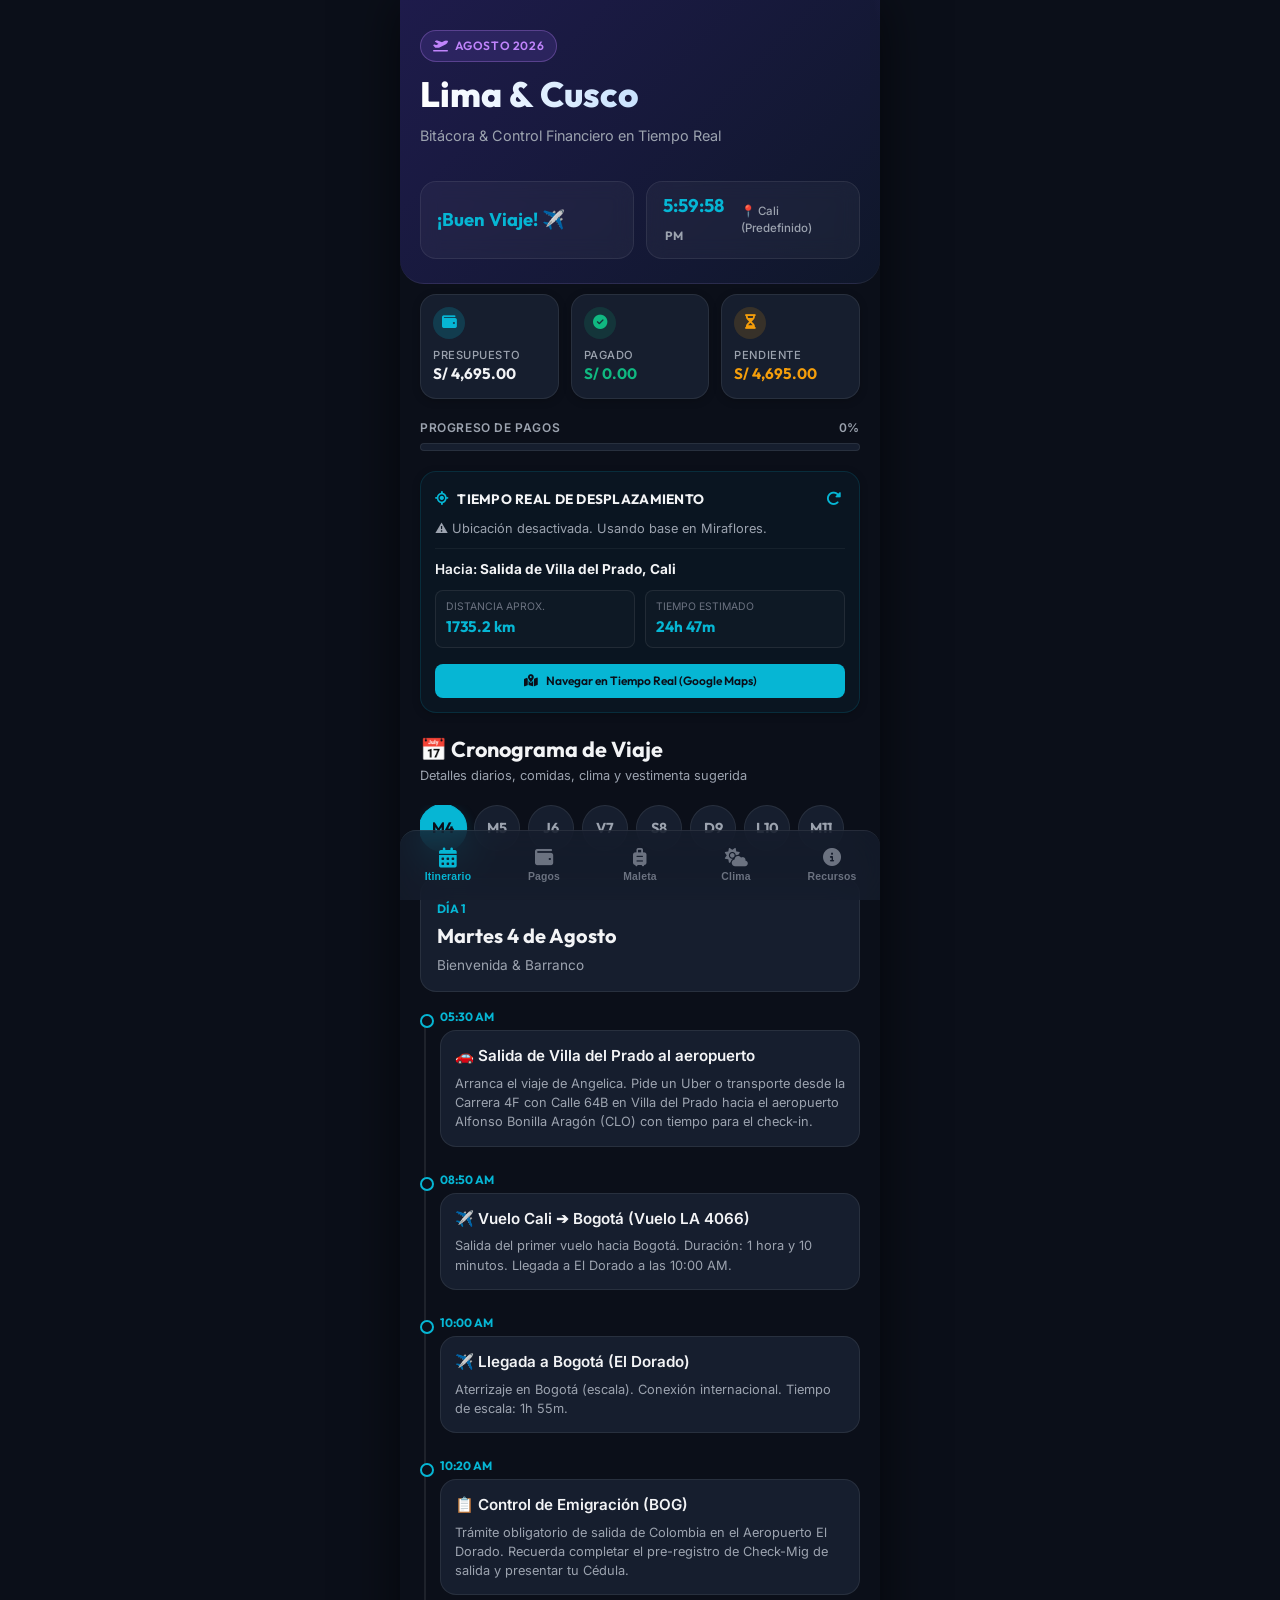
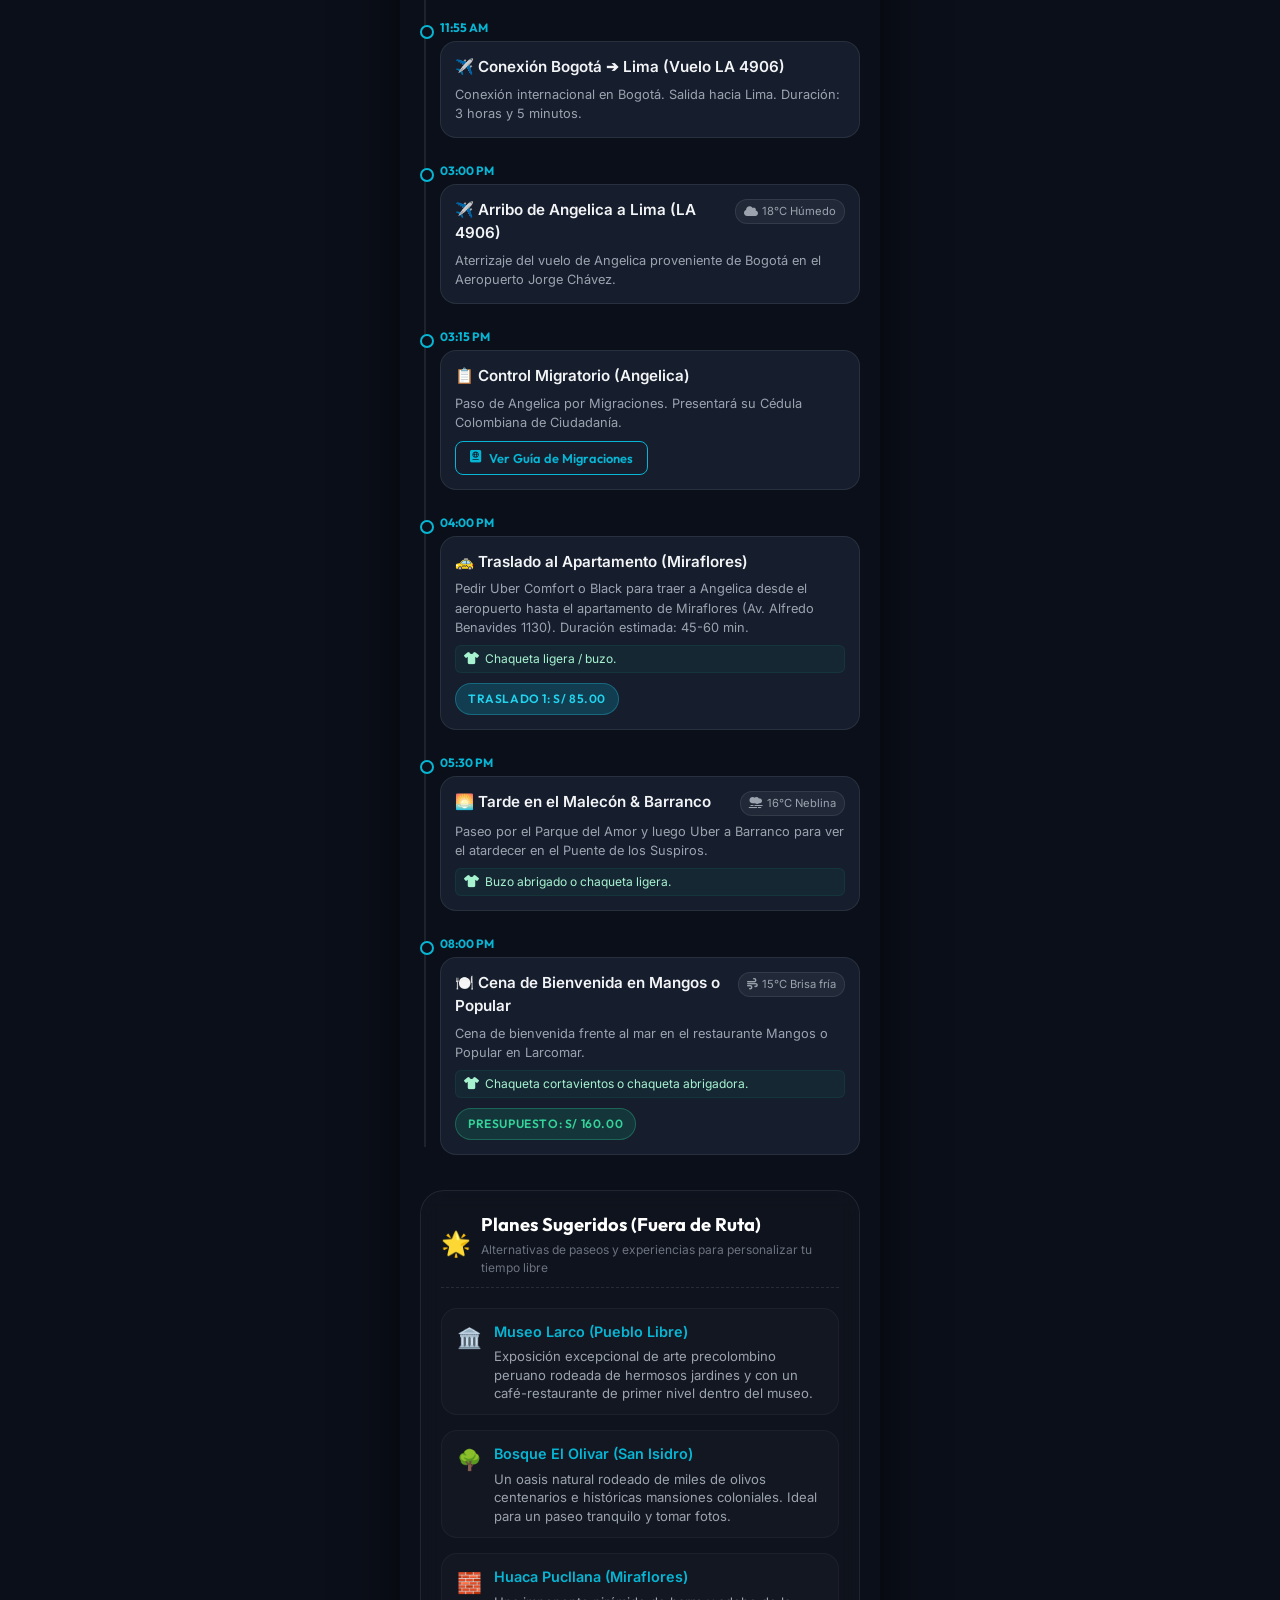
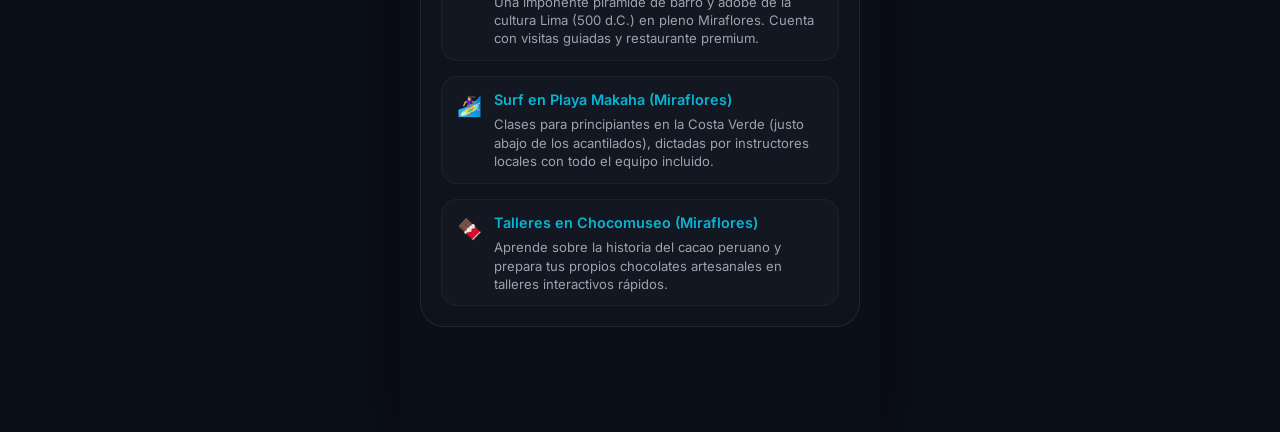
==== commit 38873787: "Update Cali address, water show times, Cusco return transfer, Day 8 breakfast at Apto, and off-route" ====
--- a/index.html
+++ b/index.html
@@ -133,13 +133,13 @@
                             <span class="day-desc">Bienvenida & Barranco</span>
                         </div>
                         <ul class="timeline">
-                            <li data-lat="3.466876" data-lon="-76.488552" data-name="Salida de casa en Cali">
+                            <li data-lat="3.466876" data-lon="-76.488552" data-name="Salida de Villa del Prado, Cali">
                                 <div class="time">05:30 AM</div>
                                 <div class="timeline-content">
                                     <div class="content-header">
-                                        <h4>🚗 Salida de casa en Cali al aeropuerto</h4>
-                                    </div>
-                                    <p>Arranca el viaje de Angelica. Pide un Uber o transporte hacia el aeropuerto Alfonso Bonilla Aragón (CLO) con tiempo para el check-in.</p>
+                                        <h4>🚗 Salida de Villa del Prado al aeropuerto</h4>
+                                    </div>
+                                    <p>Arranca el viaje de Angelica. Pide un Uber o transporte desde la Carrera 4F con Calle 64B en Villa del Prado hacia el aeropuerto Alfonso Bonilla Aragón (CLO) con tiempo para el check-in.</p>
                                 </div>
                             </li>
                             <li data-lat="3.5430" data-lon="-76.3816" data-name="Aeropuerto Alfonso Bonilla Aragón (CLO)">
@@ -299,11 +299,11 @@
                                 <div class="time">10:00 PM</div>
                                 <div class="timeline-content">
                                     <div class="content-header">
-                                        <h4>🏠 Retorno y Cena en Casa</h4>
+                                        <h4>🏠 Retorno al Apartamento</h4>
                                         <span class="weather-tag"><i class="fa-solid fa-cloud-moon"></i> 15°C Fresco</span>
                                     </div>
-                                    <p>Llegada del bus de Angelica y cena tranquila en el apartamento para descansar.</p>
-                                    <span class="badge badge-dark">Cena en el apartamento</span>
+                                    <p>Llegada del bus de Angelica para descansar del largo viaje. La cena queda abierta/opcional en caso de que ella llegue con hambre (puede ser un domicilio o algo rápido en el apartamento).</p>
+                                    <span class="badge badge-dark">Cena abierta / opcional</span>
                                 </div>
                             </li>
                         </ul>
@@ -335,7 +335,7 @@
                                         <h4>⛲ Circuito Mágico del Agua</h4>
                                         <span class="weather-tag"><i class="fa-solid fa-wind"></i> 16°C Viento fresco</span>
                                     </div>
-                                    <p>Show de luces y fuentes de agua en el Parque de la Reserva. Entrada S/ 4.00 p/p.</p>
+                                    <p>Show de luces y fuentes de agua en el Parque de la Reserva. Entrada S/ 4.00 p/p. Los espectáculos multimedia de la Fuente de la Fantasía se realizan a las **07:15 PM**, **08:15 PM** y **09:10 PM** (recomendado llegar 15 min antes).</p>
                                     <div class="clothing-tips"><i class="fa-solid fa-shirt"></i> Chaqueta abrigadora (el show es a la intemperie).</div>
                                     <span class="badge badge-blue">Entrada: S/ 8.00 (Ambos)</span>
                                 </div>
@@ -472,14 +472,54 @@
                             <span class="day-desc">Vuelo de retorno & Cena en 7 Sopas</span>
                         </div>
                         <ul class="timeline">
-                            <li data-lat="-12.1287" data-lon="-77.0223" data-name="Miraflores, Lima">
-                                <div class="time">12:15 PM</div>
-                                <div class="timeline-content">
-                                    <div class="content-header">
-                                        <h4>✈️ Retorno a Lima y Descanso</h4>
+                            <li data-lat="-13.5160" data-lon="-71.9780" data-name="Hotel en Cusco">
+                                <div class="time">11:10 AM</div>
+                                <div class="timeline-content">
+                                    <div class="content-header">
+                                        <h4>🚕 Salida al Aeropuerto de Cusco</h4>
+                                        <span class="weather-tag"><i class="fa-solid fa-sun"></i> 17°C Templado</span>
+                                    </div>
+                                    <p>Check-out y traslado en taxi desde el hotel al Aeropuerto de Cusco. Trayecto de 15-20 minutos.</p>
+                                    <span class="badge badge-emerald">Taxi Cusco: S/ 20.00</span>
+                                </div>
+                            </li>
+                            <li data-lat="-13.5350" data-lon="-71.9390" data-name="Aeropuerto de Cusco (CUZ)">
+                                <div class="time">11:30 AM</div>
+                                <div class="timeline-content">
+                                    <div class="content-header">
+                                        <h4>🎒 Llegada al Aeropuerto de Cusco</h4>
+                                    </div>
+                                    <p>Check-in y seguridad. Almuerzo rápido en el aeropuerto antes del embarque.</p>
+                                    <span class="badge badge-emerald">Almuerzo: S/ 60.00</span>
+                                </div>
+                            </li>
+                            <li data-lat="-13.5350" data-lon="-71.9390" data-name="Aeropuerto de Cusco (CUZ)">
+                                <div class="time">01:25 PM</div>
+                                <div class="timeline-content">
+                                    <div class="content-header">
+                                        <h4>✈️ Vuelo Cusco ➔ Lima (Vuelo LA 2038)</h4>
+                                    </div>
+                                    <p>Vuelo de regreso. Duración: 1h 25m. Aterrizaje en el Aeropuerto Jorge Chávez a las 02:50 PM.</p>
+                                </div>
+                            </li>
+                            <li data-lat="-12.0240" data-lon="-77.1120" data-name="Aeropuerto Jorge Chávez (LIM)">
+                                <div class="time">02:50 PM</div>
+                                <div class="timeline-content">
+                                    <div class="content-header">
+                                        <h4>✈️ Llegada a Lima (Jorge Chávez)</h4>
                                         <span class="weather-tag"><i class="fa-solid fa-cloud"></i> 18°C Nublado</span>
                                     </div>
-                                    <p>Llegada del vuelo de Cusco y traslado en Uber al apartamento de Miraflores para descansar.</p>
+                                    <p>Recogida de equipaje y traslado en Uber de regreso a Miraflores.</p>
+                                    <span class="badge badge-emerald">Traslado 3: S/ 85.00</span>
+                                </div>
+                            </li>
+                            <li data-lat="-12.1287" data-lon="-77.0223" data-name="Apartamento de José">
+                                <div class="time">03:40 PM</div>
+                                <div class="timeline-content">
+                                    <div class="content-header">
+                                        <h4>🏠 Regreso al Apartamento en Miraflores</h4>
+                                    </div>
+                                    <p>Llegada al apartamento para desempacar y disfrutar de una tarde de descanso y relax en Miraflores.</p>
                                 </div>
                             </li>
                             <li data-lat="-12.1220" data-lon="-77.0300" data-name="7 Sopas Parque Kennedy">
@@ -508,16 +548,16 @@
                             <i class="fa-solid fa-clock"></i> <strong>Nota:</strong> José trabaja de 9 AM a 3 PM este día.
                         </div>
                         <ul class="timeline">
-                            <li data-lat="-12.1225" data-lon="-77.0350" data-name="El Pan de la Chola, Miraflores">
+                            <li data-lat="-12.1287" data-lon="-77.0223" data-name="Apartamento de José, Miraflores">
                                 <div class="time">07:30 AM</div>
                                 <div class="timeline-content">
                                     <div class="content-header">
-                                        <h4>🥐 Desayuno en El Pan de la Chola</h4>
+                                        <h4>🍳 Desayuno en el Apartamento</h4>
                                         <span class="weather-tag"><i class="fa-solid fa-cloud"></i> 16°C Mañana fresca</span>
                                     </div>
-                                    <p>Desayuno de despedida antes del trabajo de José y viaje de regreso de Angelica.</p>
+                                    <p>Desayuno de despedida juntos en el apartamento de José. Él sale a la oficina a las 08:45 AM, y Angelica se queda en el apartamento descansando y preparando su equipaje.</p>
                                     <div class="clothing-tips"><i class="fa-solid fa-shirt"></i> Chaqueta ligera.</div>
-                                    <span class="badge badge-emerald">Presupuesto: S/ 70.00</span>
+                                    <span class="badge badge-emerald">Presupuesto: S/ 20.00 (Ingredientes)</span>
                                 </div>
                             </li>
                             <li data-lat="-12.0240" data-lon="-77.1120" data-name="Aeropuerto Internacional Jorge Chávez">
@@ -560,16 +600,69 @@
                                     <p>Conexión nacional de regreso a Cali. Duración: 1 hora y 5 minutos. Llegada a las 07:20 PM.</p>
                                 </div>
                             </li>
-                            <li data-lat="3.466876" data-lon="-76.488552" data-name="Llegada a casa en Cali">
+                            <li data-lat="3.466876" data-lon="-76.488552" data-name="Llegada a Villa del Prado, Cali">
                                 <div class="time">07:50 PM</div>
                                 <div class="timeline-content">
-                                    <h4>🏠 Regreso de Angelica a casa en Cali</h4>
-                                    <p>Llegada en Uber o transporte de vuelta a su casa en Cali para descansar. ¡Fin del viaje! 🇨🇴</p>
-                                </div>
-                            </li>
-                        </ul>
-                    </div>
-
+                                    <h4>🏠 Regreso de Angelica a Villa del Prado (Cali)</h4>
+                                    <p>Llegada en Uber o transporte de vuelta a su casa en Villa del Prado (Carrera 4F con Calle 64B) para descansar. ¡Fin del viaje! 🇨🇴</p>
+                                </div>
+                            </li>
+                        </ul>
+                    </div>
+
+                </div>
+                
+                <!-- OFF-ROUTE SUGGESTED PLANS SECTION -->
+                <div class="offroute-plans-section" style="margin-top: 35px; padding: 20px; background: rgba(255, 255, 255, 0.02); border: 1px solid var(--border-glass); border-radius: var(--border-radius-lg); backdrop-filter: blur(10px);">
+                    <div style="display: flex; align-items: center; gap: 10px; margin-bottom: 20px; border-bottom: 1px dashed rgba(255, 255, 255, 0.1); padding-bottom: 10px;">
+                        <span style="font-size: 1.5rem;">🌟</span>
+                        <div>
+                            <h3 style="font-family: var(--font-heading); font-size: 1.15rem; font-weight: 700; color: #fff; margin: 0;">Planes Sugeridos (Fuera de Ruta)</h3>
+                            <p style="font-size: 0.75rem; color: var(--text-muted); margin: 2px 0 0 0;">Alternativas de paseos y experiencias para personalizar tu tiempo libre</p>
+                        </div>
+                    </div>
+                    <div style="display: grid; grid-template-columns: repeat(auto-fit, minmax(280px, 1fr)); gap: 15px;">
+                        <!-- Plan 1 -->
+                        <div style="background: rgba(255, 255, 255, 0.02); border: 1px solid rgba(255, 255, 255, 0.04); border-radius: var(--border-radius-md); padding: 12px 15px; display: flex; gap: 12px; align-items: flex-start;">
+                            <span style="font-size: 1.25rem; margin-top: 2px;">🏛️</span>
+                            <div>
+                                <h4 style="margin: 0; font-size: 0.9rem; font-weight: 600; color: var(--primary);">Museo Larco (Pueblo Libre)</h4>
+                                <p style="margin: 5px 0 0 0; font-size: 0.82rem; color: var(--text-secondary); line-height: 1.4;">Exposición excepcional de arte precolombino peruano rodeada de hermosos jardines y con un café-restaurante de primer nivel dentro del museo.</p>
+                            </div>
+                        </div>
+                        <!-- Plan 2 -->
+                        <div style="background: rgba(255, 255, 255, 0.02); border: 1px solid rgba(255, 255, 255, 0.04); border-radius: var(--border-radius-md); padding: 12px 15px; display: flex; gap: 12px; align-items: flex-start;">
+                            <span style="font-size: 1.25rem; margin-top: 2px;">🌳</span>
+                            <div>
+                                <h4 style="margin: 0; font-size: 0.9rem; font-weight: 600; color: var(--primary);">Bosque El Olivar (San Isidro)</h4>
+                                <p style="margin: 5px 0 0 0; font-size: 0.82rem; color: var(--text-secondary); line-height: 1.4;">Un oasis natural rodeado de miles de olivos centenarios e históricas mansiones coloniales. Ideal para un paseo tranquilo y tomar fotos.</p>
+                            </div>
+                        </div>
+                        <!-- Plan 3 -->
+                        <div style="background: rgba(255, 255, 255, 0.02); border: 1px solid rgba(255, 255, 255, 0.04); border-radius: var(--border-radius-md); padding: 12px 15px; display: flex; gap: 12px; align-items: flex-start;">
+                            <span style="font-size: 1.25rem; margin-top: 2px;">🧱</span>
+                            <div>
+                                <h4 style="margin: 0; font-size: 0.9rem; font-weight: 600; color: var(--primary);">Huaca Pucllana (Miraflores)</h4>
+                                <p style="margin: 5px 0 0 0; font-size: 0.82rem; color: var(--text-secondary); line-height: 1.4;">Una imponente pirámide de barro y adobe de la cultura Lima (500 d.C.) en pleno Miraflores. Cuenta con visitas guiadas y restaurante premium.</p>
+                            </div>
+                        </div>
+                        <!-- Plan 4 -->
+                        <div style="background: rgba(255, 255, 255, 0.02); border: 1px solid rgba(255, 255, 255, 0.04); border-radius: var(--border-radius-md); padding: 12px 15px; display: flex; gap: 12px; align-items: flex-start;">
+                            <span style="font-size: 1.25rem; margin-top: 2px;">🏄‍♀️</span>
+                            <div>
+                                <h4 style="margin: 0; font-size: 0.9rem; font-weight: 600; color: var(--primary);">Surf en Playa Makaha (Miraflores)</h4>
+                                <p style="margin: 5px 0 0 0; font-size: 0.82rem; color: var(--text-secondary); line-height: 1.4;">Clases para principiantes en la Costa Verde (justo abajo de los acantilados), dictadas por instructores locales con todo el equipo incluido.</p>
+                            </div>
+                        </div>
+                        <!-- Plan 5 -->
+                        <div style="background: rgba(255, 255, 255, 0.02); border: 1px solid rgba(255, 255, 255, 0.04); border-radius: var(--border-radius-md); padding: 12px 15px; display: flex; gap: 12px; align-items: flex-start;">
+                            <span style="font-size: 1.25rem; margin-top: 2px;">🍫</span>
+                            <div>
+                                <h4 style="margin: 0; font-size: 0.9rem; font-weight: 600; color: var(--primary);">Talleres en Chocomuseo (Miraflores)</h4>
+                                <p style="margin: 5px 0 0 0; font-size: 0.82rem; color: var(--text-secondary); line-height: 1.4;">Aprende sobre la historia del cacao peruano y prepara tus propios chocolates artesanales en talleres interactivos rápidos.</p>
+                            </div>
+                        </div>
+                    </div>
                 </div>
             </div>
 
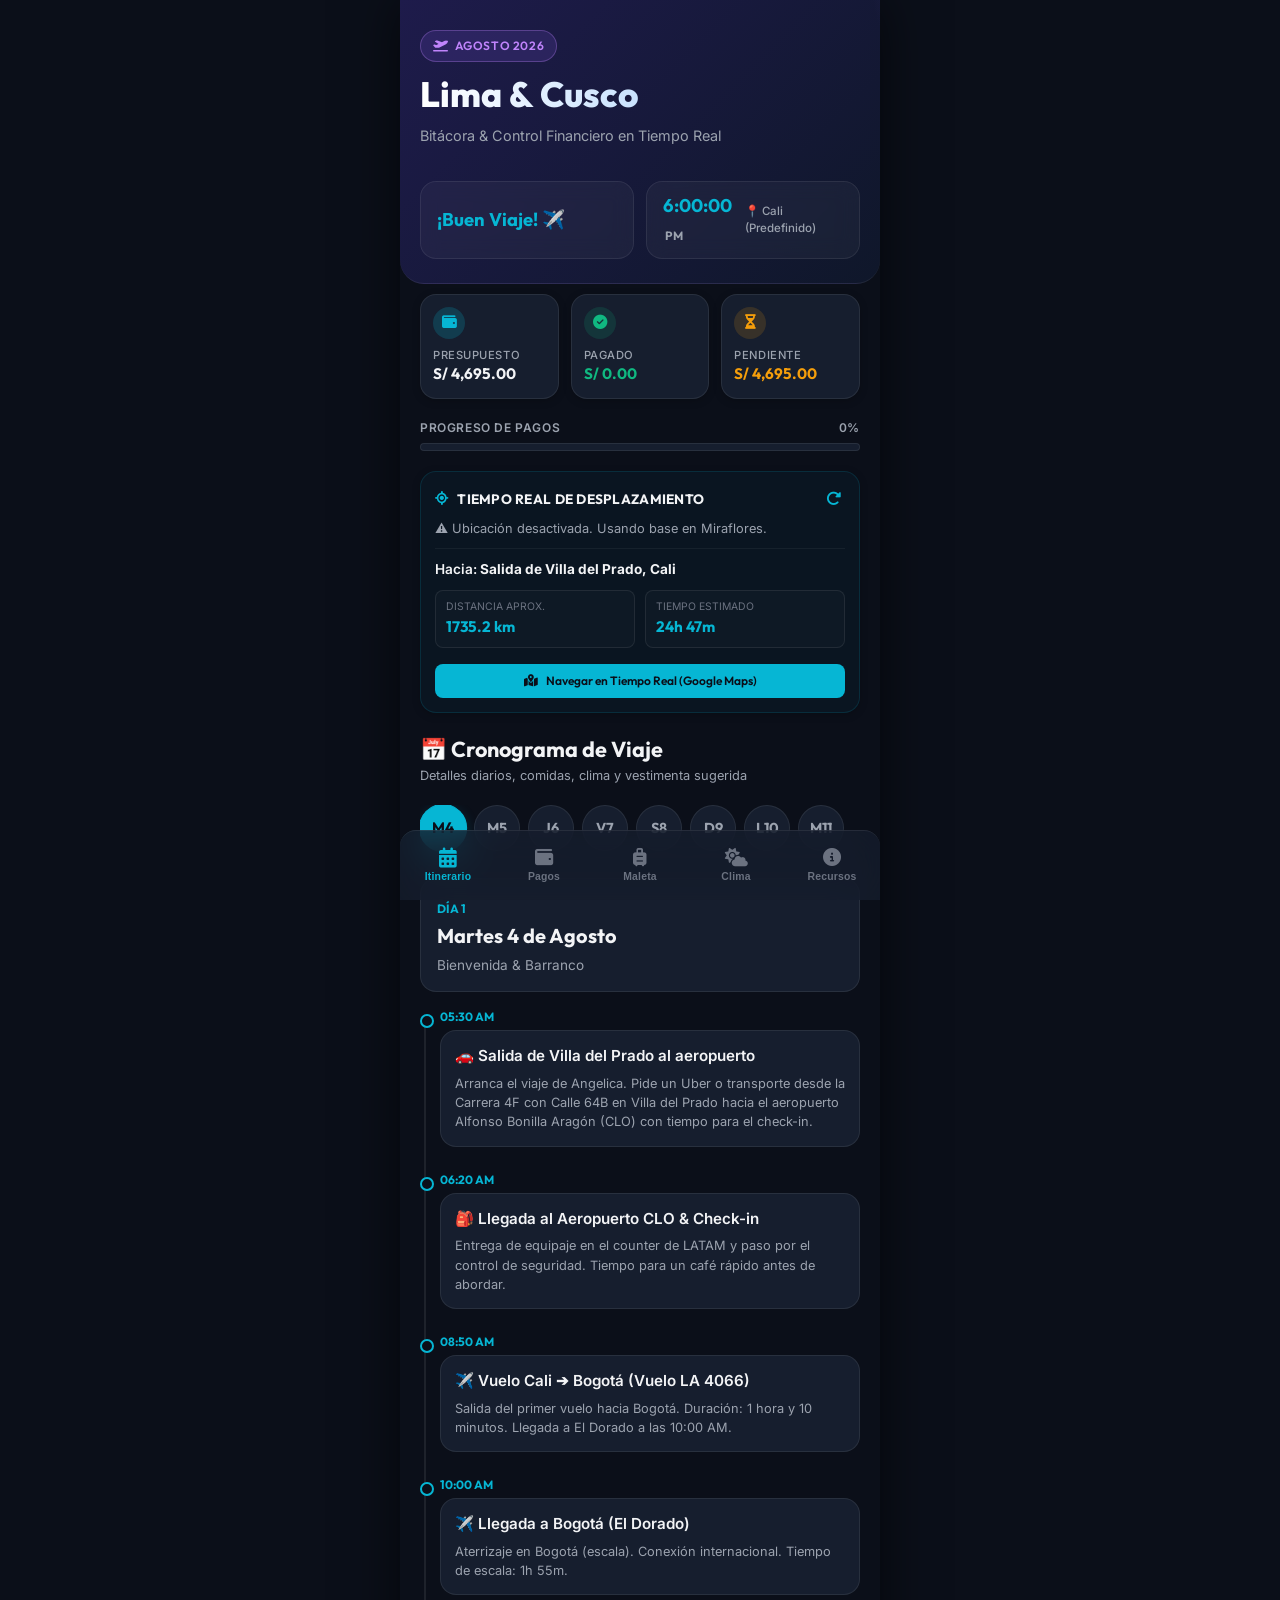
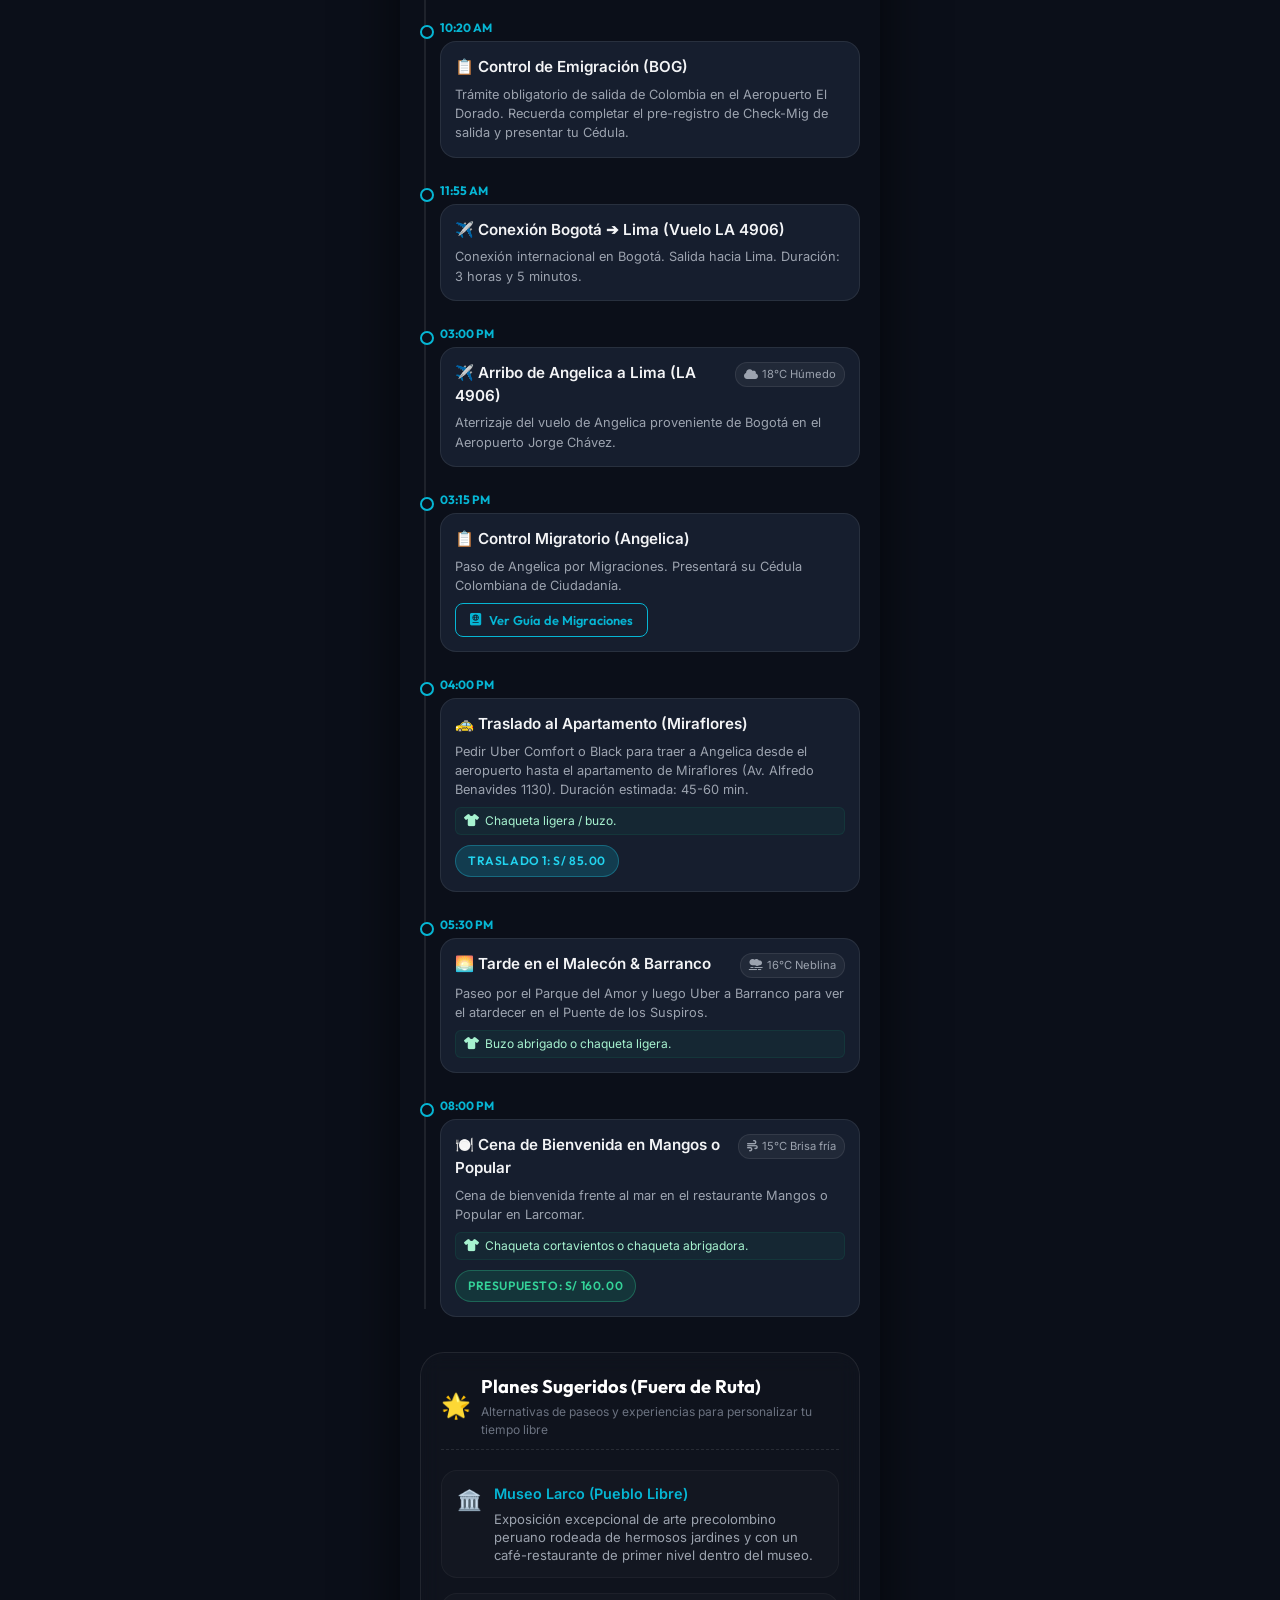
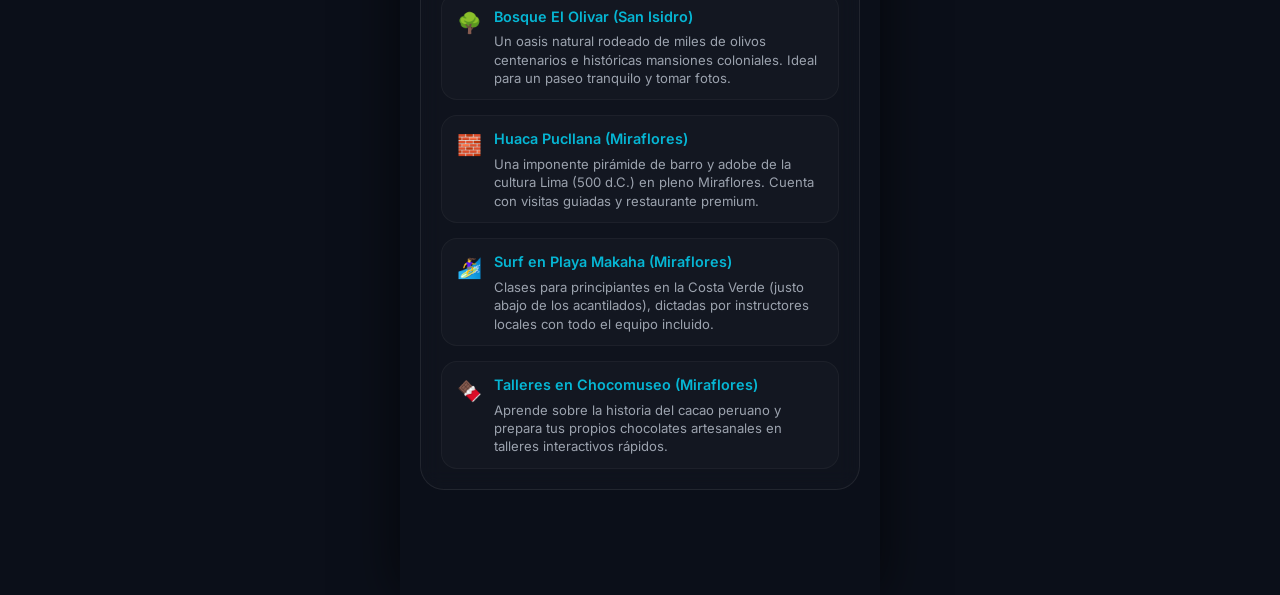
==== commit 2104ce56: "Restore correct flight LA 2014 schedule and re-add missing airport check-in and commute timeline ite" ====
--- a/index.html
+++ b/index.html
@@ -143,6 +143,15 @@
                                 </div>
                             </li>
                             <li data-lat="3.5430" data-lon="-76.3816" data-name="Aeropuerto Alfonso Bonilla Aragón (CLO)">
+                                <div class="time">06:20 AM</div>
+                                <div class="timeline-content">
+                                    <div class="content-header">
+                                        <h4>🎒 Llegada al Aeropuerto CLO & Check-in</h4>
+                                    </div>
+                                    <p>Entrega de equipaje en el counter de LATAM y paso por el control de seguridad. Tiempo para un café rápido antes de abordar.</p>
+                                </div>
+                            </li>
+                            <li data-lat="3.5430" data-lon="-76.3816" data-name="Aeropuerto Alfonso Bonilla Aragón (CLO)">
                                 <div class="time">08:50 AM</div>
                                 <div class="timeline-content">
                                     <div class="content-header">
@@ -373,15 +382,44 @@
                                     <span class="badge badge-emerald">Presupuesto: S/ 120.00</span>
                                 </div>
                             </li>
-                            <li data-lat="-13.5160" data-lon="-71.9780" data-name="Aeropuerto Cusco">
+                            <li data-lat="-12.0240" data-lon="-77.1120" data-name="Aeropuerto Internacional Jorge Chávez">
+                                <div class="time">06:15 PM</div>
+                                <div class="timeline-content">
+                                    <div class="content-header">
+                                        <h4>🚕 Traslado al Aeropuerto de Lima</h4>
+                                    </div>
+                                    <p>Pide un Uber desde el apartamento en Miraflores hacia el aeropuerto Jorge Chávez para abordar el vuelo nacional a Cusco. Duración estimada: 45-60 minutes.</p>
+                                    <span class="badge badge-blue">Traslado 2: S/ 85.00</span>
+                                </div>
+                            </li>
+                            <li data-lat="-12.0240" data-lon="-77.1120" data-name="Aeropuerto Jorge Chávez (LIM)">
+                                <div class="time">07:15 PM</div>
+                                <div class="timeline-content">
+                                    <div class="content-header">
+                                        <h4>🎒 Llegada al Aeropuerto & Check-in</h4>
+                                    </div>
+                                    <p>Ingreso al terminal, entrega de equipaje en counter de LATAM y paso por el control de seguridad nacional.</p>
+                                </div>
+                            </li>
+                            <li data-lat="-12.0240" data-lon="-77.1120" data-name="Aeropuerto Jorge Chávez (LIM)">
                                 <div class="time">09:10 PM</div>
                                 <div class="timeline-content">
                                     <div class="content-header">
-                                        <h4>✈️ Vuelo Lima ➔ Cusco (LA 2200)</h4>
+                                        <h4>✈️ Vuelo Lima ➔ Cusco (Vuelo LA 2200)</h4>
                                         <span class="weather-tag-danger"><i class="fa-solid fa-snowflake"></i> 5°C Frío andino</span>
                                     </div>
-                                    <p>Vuelo nocturno a Cusco. Traslado privado al hotel incluido por Apu Andino.</p>
+                                    <p>Salida del vuelo hacia Cusco. Duración: 1 hora y 25 minutos. Aterrizaje en Cusco a las 10:35 PM.</p>
                                      <div class="clothing-tips-warning"><i class="fa-solid fa-shield-halved"></i> <strong>Llevar chaqueta térmica a la mano</strong> para ponérsela al bajar del avión.</div>
+                                </div>
+                            </li>
+                            <li data-lat="-13.5160" data-lon="-71.9780" data-name="Hotel en Cusco">
+                                <div class="time">10:35 PM</div>
+                                <div class="timeline-content">
+                                    <div class="content-header">
+                                        <h4>🏨 Llegada a Cusco & Traslado</h4>
+                                        <span class="weather-tag-danger"><i class="fa-solid fa-snowflake"></i> 4°C Muy frío</span>
+                                    </div>
+                                    <p>Aterrizaje en Cusco. Recogida de equipaje y traslado privado al hotel incluido por la agencia Apu Andino.</p>
                                     <span class="badge badge-purple">Traslado incluido</span>
                                 </div>
                             </li>
@@ -473,40 +511,40 @@
                         </div>
                         <ul class="timeline">
                             <li data-lat="-13.5160" data-lon="-71.9780" data-name="Hotel en Cusco">
-                                <div class="time">11:10 AM</div>
-                                <div class="timeline-content">
-                                    <div class="content-header">
-                                        <h4>🚕 Salida al Aeropuerto de Cusco</h4>
-                                        <span class="weather-tag"><i class="fa-solid fa-sun"></i> 17°C Templado</span>
+                                <div class="time">08:30 AM</div>
+                                <div class="timeline-content">
+                                    <div class="content-header">
+                                        <h4>🚕 Traslado al Aeropuerto de Cusco</h4>
+                                        <span class="weather-tag"><i class="fa-solid fa-cloud-sun"></i> 12°C Despejado</span>
                                     </div>
                                     <p>Check-out y traslado en taxi desde el hotel al Aeropuerto de Cusco. Trayecto de 15-20 minutos.</p>
                                     <span class="badge badge-emerald">Taxi Cusco: S/ 20.00</span>
                                 </div>
                             </li>
                             <li data-lat="-13.5350" data-lon="-71.9390" data-name="Aeropuerto de Cusco (CUZ)">
-                                <div class="time">11:30 AM</div>
+                                <div class="time">08:50 AM</div>
                                 <div class="timeline-content">
                                     <div class="content-header">
                                         <h4>🎒 Llegada al Aeropuerto de Cusco</h4>
                                     </div>
-                                    <p>Check-in y seguridad. Almuerzo rápido en el aeropuerto antes del embarque.</p>
-                                    <span class="badge badge-emerald">Almuerzo: S/ 60.00</span>
+                                    <p>Check-in y seguridad. Desayuno o almuerzo rápido en el aeropuerto antes del embarque.</p>
+                                    <span class="badge badge-emerald">Almuerzo/Snacks: S/ 60.00</span>
                                 </div>
                             </li>
                             <li data-lat="-13.5350" data-lon="-71.9390" data-name="Aeropuerto de Cusco (CUZ)">
-                                <div class="time">01:25 PM</div>
-                                <div class="timeline-content">
-                                    <div class="content-header">
-                                        <h4>✈️ Vuelo Cusco ➔ Lima (Vuelo LA 2038)</h4>
-                                    </div>
-                                    <p>Vuelo de regreso. Duración: 1h 25m. Aterrizaje en el Aeropuerto Jorge Chávez a las 02:50 PM.</p>
+                                <div class="time">10:40 AM</div>
+                                <div class="timeline-content">
+                                    <div class="content-header">
+                                        <h4>✈️ Vuelo Cusco ➔ Lima (Vuelo LA 2014)</h4>
+                                    </div>
+                                    <p>Vuelo de regreso. Duración: 1h 35m. Aterrizaje en el Aeropuerto Jorge Chávez a las 12:15 PM.</p>
                                 </div>
                             </li>
                             <li data-lat="-12.0240" data-lon="-77.1120" data-name="Aeropuerto Jorge Chávez (LIM)">
-                                <div class="time">02:50 PM</div>
-                                <div class="timeline-content">
-                                    <div class="content-header">
-                                        <h4>✈️ Llegada a Lima (Jorge Chávez)</h4>
+                                <div class="time">12:15 PM</div>
+                                <div class="timeline-content">
+                                    <div class="content-header">
+                                        <h4>✈️ Llegada a Lima & Traslado</h4>
                                         <span class="weather-tag"><i class="fa-solid fa-cloud"></i> 18°C Nublado</span>
                                     </div>
                                     <p>Recogida de equipaje y traslado en Uber de regreso a Miraflores.</p>
@@ -514,7 +552,7 @@
                                 </div>
                             </li>
                             <li data-lat="-12.1287" data-lon="-77.0223" data-name="Apartamento de José">
-                                <div class="time">03:40 PM</div>
+                                <div class="time">01:15 PM</div>
                                 <div class="timeline-content">
                                     <div class="content-header">
                                         <h4>🏠 Regreso al Apartamento en Miraflores</h4>
@@ -564,8 +602,15 @@
                                 <div class="time">10:00 AM</div>
                                 <div class="timeline-content">
                                     <h4>🚕 Salida de Angelica al Aeropuerto</h4>
-                                    <p>Check-out y Uber al aeropuerto para abordar su vuelo internacional.</p>
+                                    <p>Check-out y Uber al aeropuerto para abordar su vuelo internacional de retorno.</p>
                                     <span class="badge badge-blue">Traslado 4: S/ 85.00</span>
+                                </div>
+                            </li>
+                            <li data-lat="-12.0240" data-lon="-77.1120" data-name="Aeropuerto Internacional Jorge Chávez">
+                                <div class="time">10:50 AM</div>
+                                <div class="timeline-content">
+                                    <h4>🎒 Llegada al Aeropuerto & Check-in</h4>
+                                    <p>Presentación en el counter de LATAM, entrega de equipaje de bodega y paso por seguridad y control migratorio de salida de Perú.</p>
                                 </div>
                             </li>
                             <li data-lat="-12.0240" data-lon="-77.1120" data-name="Aeropuerto Jorge Chávez (LIM)">
@@ -598,6 +643,13 @@
                                 <div class="timeline-content">
                                     <h4>✈️ Conexión Bogotá ➔ Cali (Vuelo LA 4079)</h4>
                                     <p>Conexión nacional de regreso a Cali. Duración: 1 hora y 5 minutos. Llegada a las 07:20 PM.</p>
+                                </div>
+                            </li>
+                            <li data-lat="3.5430" data-lon="-76.3816" data-name="Aeropuerto Alfonso Bonilla Aragón (CLO)">
+                                <div class="time">07:20 PM</div>
+                                <div class="timeline-content">
+                                    <h4>🎒 Arribo a Cali (CLO)</h4>
+                                    <p>Aterrizaje del vuelo nacional en el Aeropuerto Alfonso Bonilla Aragón y recogida de equipaje de bodega.</p>
                                 </div>
                             </li>
                             <li data-lat="3.466876" data-lon="-76.488552" data-name="Llegada a Villa del Prado, Cali">
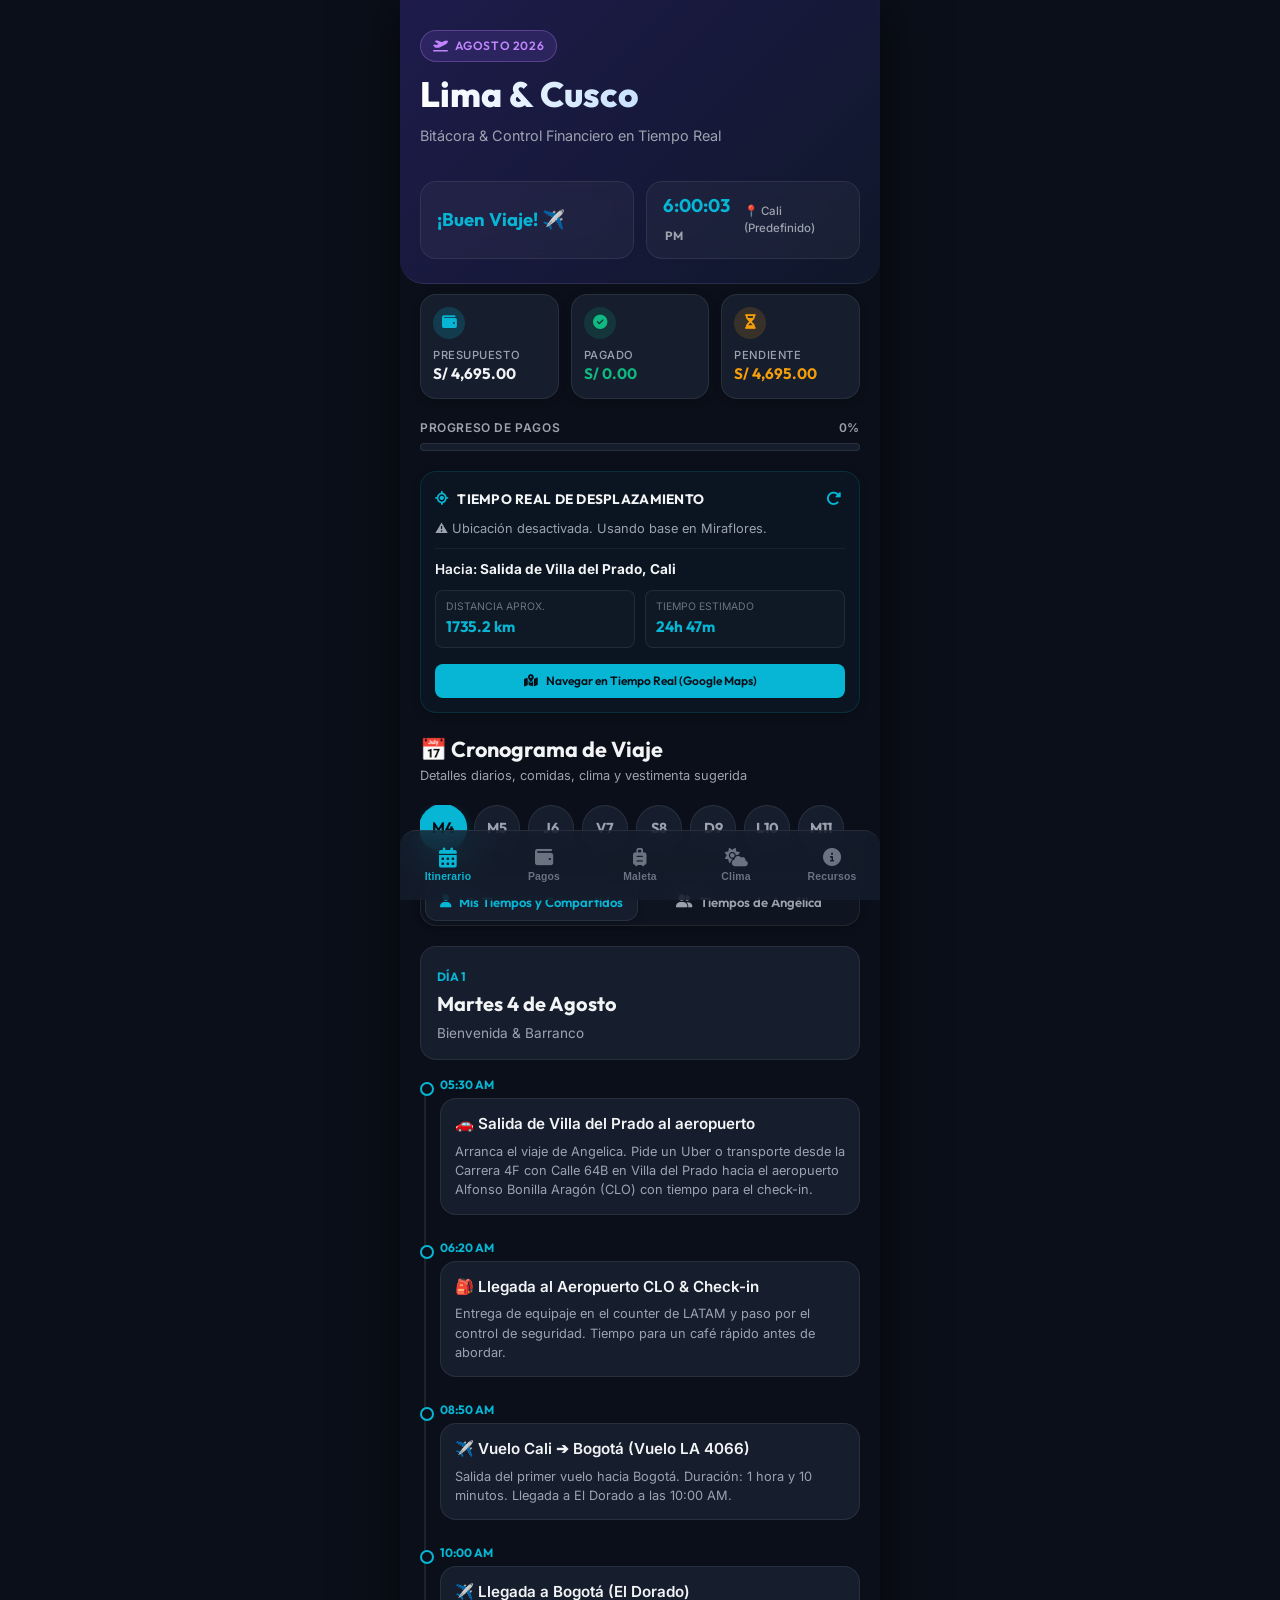
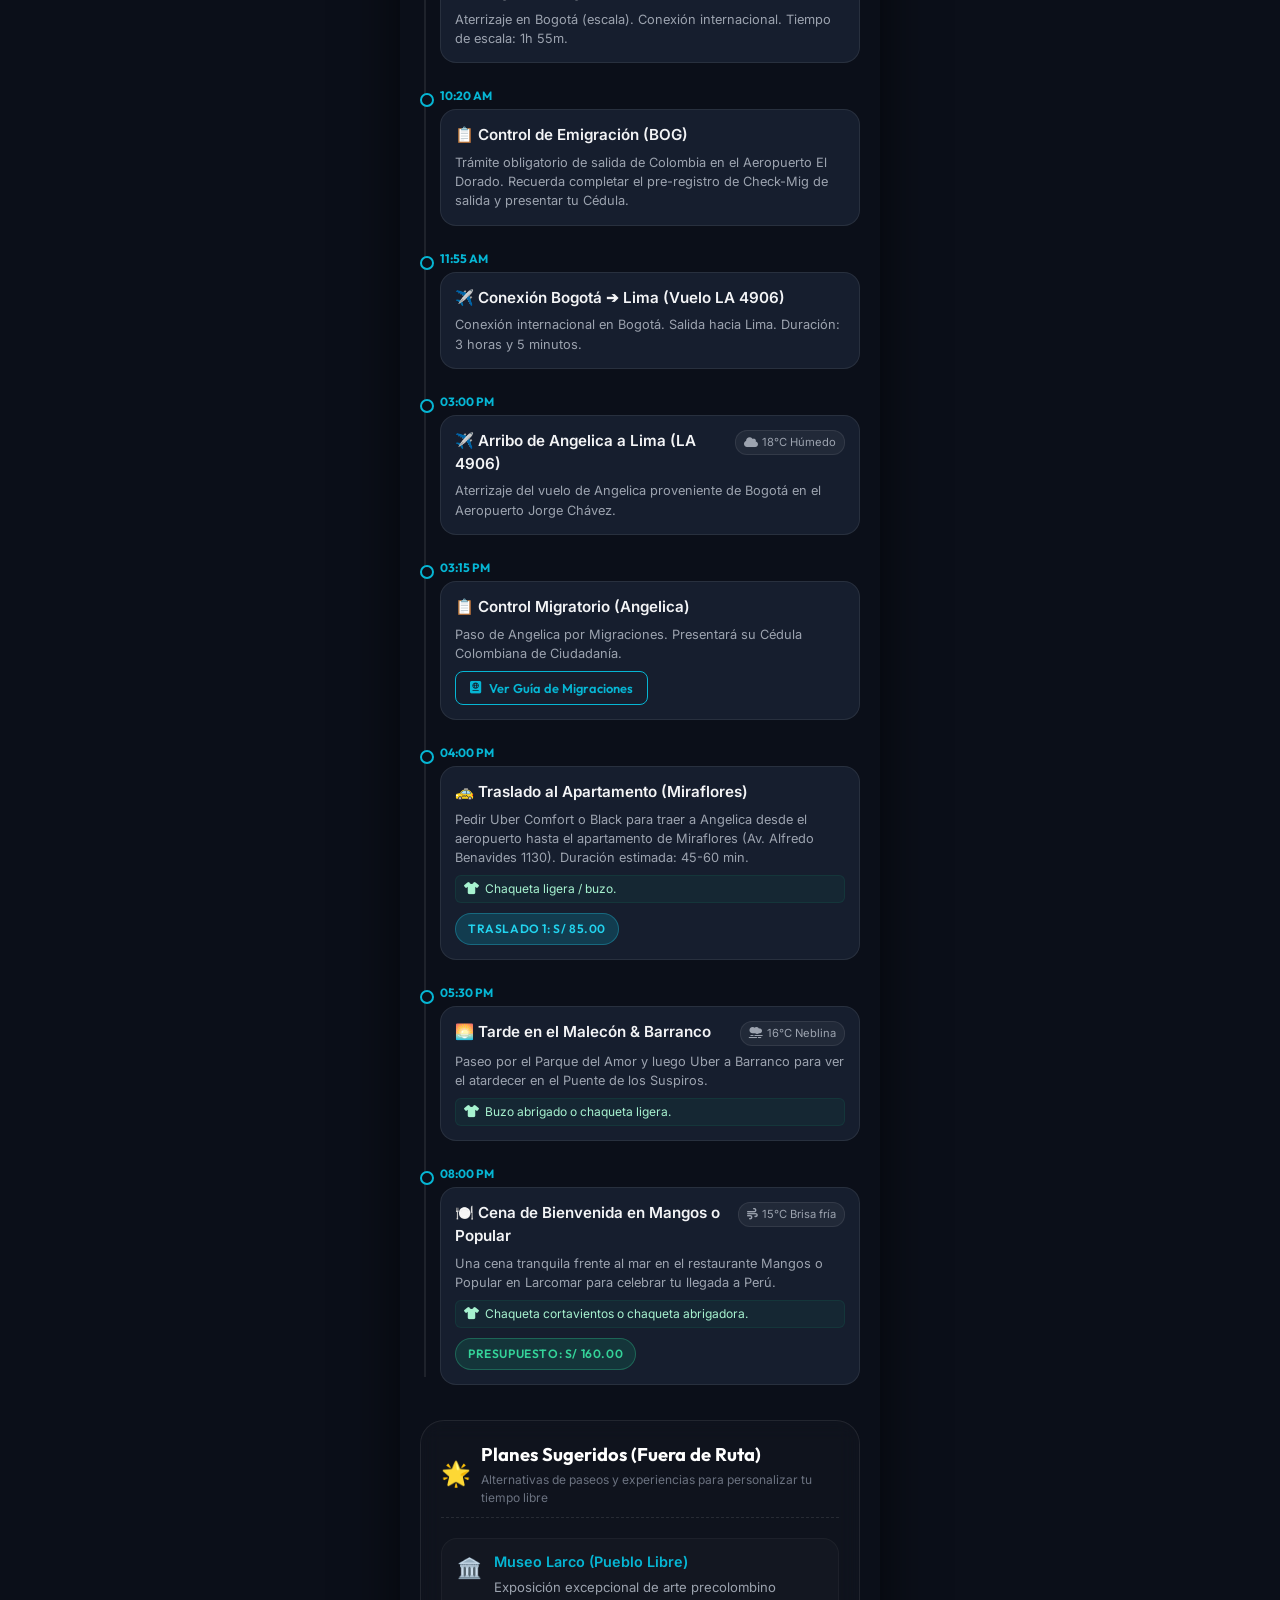
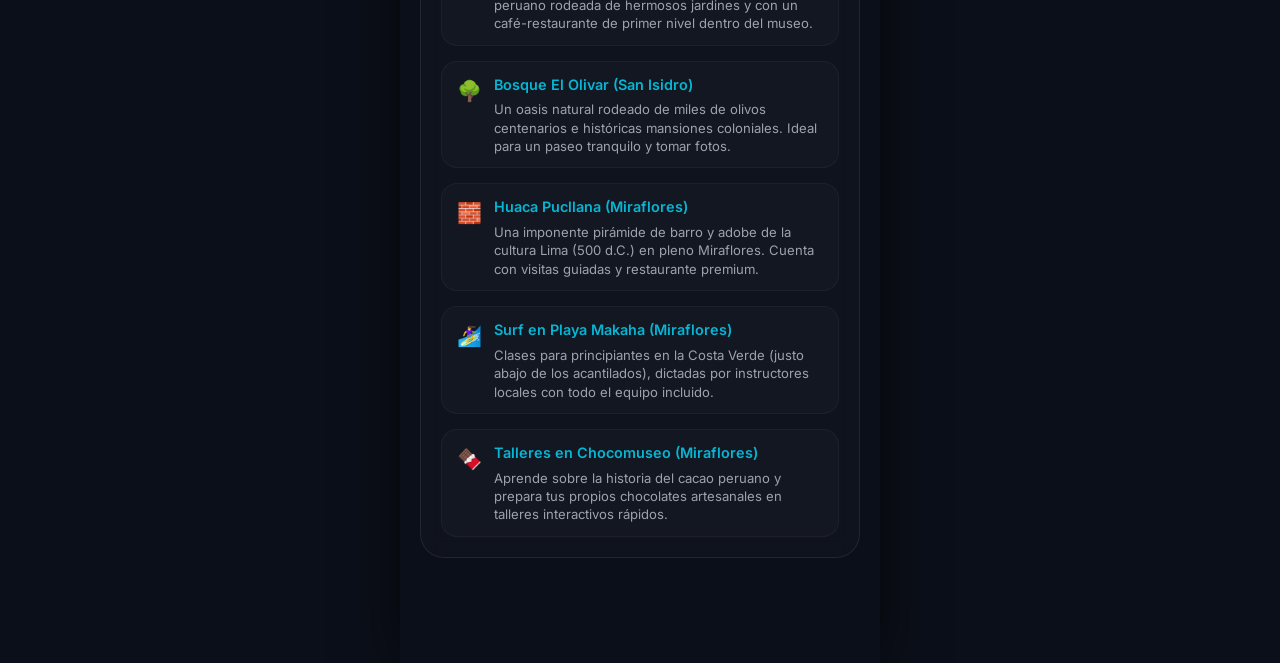
==== commit 67ba1c04: "feat: implement itinerary view filtering, improve copy warmth and data privacy" ====
--- a/index.html
+++ b/index.html
@@ -122,6 +122,16 @@
                     <button class="day-btn" data-day="8">M11</button>
                 </div>
 
+                <!-- Selector de Vista del Itinerario -->
+                <div class="itinerary-view-selector">
+                    <button class="view-btn active" data-view="jose">
+                        <i class="fa-solid fa-user"></i> Mis Tiempos y Compartidos
+                    </button>
+                    <button class="view-btn" data-view="angelica">
+                        <i class="fa-solid fa-user-friends"></i> Tiempos de Angélica
+                    </button>
+                </div>
+
                 <!-- Daily Content Cards -->
                 <div class="daily-cards-container">
                     
@@ -238,7 +248,7 @@
                                         <h4>🍽️ Cena de Bienvenida en Mangos o Popular</h4>
                                         <span class="weather-tag"><i class="fa-solid fa-wind"></i> 15°C Brisa fría</span>
                                     </div>
-                                    <p>Cena de bienvenida frente al mar en el restaurante Mangos o Popular en Larcomar.</p>
+                                    <p>Una cena tranquila frente al mar en el restaurante Mangos o Popular en Larcomar para celebrar tu llegada a Perú.</p>
                                     <div class="clothing-tips"><i class="fa-solid fa-shirt"></i> Chaqueta cortavientos o chaqueta abrigadora.</div>
                                     <span class="badge badge-emerald">Presupuesto: S/ 160.00</span>
                                 </div>
@@ -257,7 +267,7 @@
                             <i class="fa-solid fa-info-circle"></i> <strong>Nota:</strong> José trabaja de 9 AM a 4 PM y tiene su sesión de Grounding C1 de 8 PM a 9 PM.
                         </div>
                         <ul class="timeline">
-                            <li data-lat="-12.1287" data-lon="-77.0223" data-name="Av. Benavides 1130 (Recogida)">
+                            <li data-owner="angelica" data-lat="-12.1287" data-lon="-77.0223" data-name="Av. Benavides 1130 (Recogida)">
                                 <div class="time">04:30 AM</div>
                                 <div class="timeline-content">
                                     <div class="content-header">
@@ -269,7 +279,7 @@
                                     <span class="badge badge-purple">Recogida en la puerta</span>
                                 </div>
                             </li>
-                            <li data-lat="-13.8340" data-lon="-76.2514" data-name="Puerto de Paracas (Botes)">
+                            <li data-owner="angelica" data-lat="-13.8340" data-lon="-76.2514" data-name="Puerto de Paracas (Botes)">
                                 <div class="time">08:00 AM</div>
                                 <div class="timeline-content">
                                     <div class="content-header">
@@ -281,7 +291,7 @@
                                     <span class="badge badge-blue">Tasas incluidas</span>
                                 </div>
                             </li>
-                            <li data-lat="-14.0875" data-lon="-75.7630" data-name="Bodega Vitivinícola Ica">
+                            <li data-owner="angelica" data-lat="-14.0875" data-lon="-75.7630" data-name="Bodega Vitivinícola Ica">
                                 <div class="time">01:00 PM</div>
                                 <div class="timeline-content">
                                     <div class="content-header">
@@ -293,7 +303,7 @@
                                     <span class="badge badge-emerald">Almuerzo Incluido</span>
                                 </div>
                             </li>
-                            <li data-lat="-14.0875" data-lon="-75.7630" data-name="Huacachina Oasis">
+                            <li data-owner="angelica" data-lat="-14.0875" data-lon="-75.7630" data-name="Huacachina Oasis">
                                 <div class="time">02:30 PM</div>
                                 <div class="timeline-content">
                                     <div class="content-header">
@@ -304,7 +314,7 @@
                                      <div class="clothing-tips-warning"><i class="fa-solid fa-shield-halved"></i> <strong>Zapatillas cerradas</strong> (no sandalias) y lentes de sol para la arena.</div>
                                 </div>
                             </li>
-                            <li data-lat="-12.1287" data-lon="-77.0223" data-name="Apartamento en Miraflores">
+                            <li data-owner="shared" data-lat="-12.1287" data-lon="-77.0223" data-name="Apartamento en Miraflores">
                                 <div class="time">10:00 PM</div>
                                 <div class="timeline-content">
                                     <div class="content-header">
@@ -326,7 +336,7 @@
                             <span class="day-desc">Centro Histórico & Circuito del Agua</span>
                         </div>
                         <ul class="timeline">
-                            <li data-lat="-12.0464" data-lon="-77.0300" data-name="Plaza Mayor Centro de Lima">
+                            <li data-owner="shared" data-lat="-12.0464" data-lon="-77.0300" data-name="Plaza Mayor Centro de Lima">
                                 <div class="time">04:30 PM</div>
                                 <div class="timeline-content">
                                     <div class="content-header">
@@ -337,7 +347,7 @@
                                     <div class="clothing-tips"><i class="fa-solid fa-shirt"></i> Chaqueta ligera o buzo abrigado.</div>
                                 </div>
                             </li>
-                            <li data-lat="-12.0725" data-lon="-77.0345" data-name="Parque de la Reserva (Fuentes)">
+                            <li data-owner="shared" data-lat="-12.0725" data-lon="-77.0345" data-name="Parque de la Reserva (Fuentes)">
                                 <div class="time">07:00 PM</div>
                                 <div class="timeline-content">
                                     <div class="content-header">
@@ -349,7 +359,7 @@
                                     <span class="badge badge-blue">Entrada: S/ 8.00 (Ambos)</span>
                                 </div>
                             </li>
-                            <li data-lat="-12.1125" data-lon="-77.0345" data-name="Restaurante Maketto">
+                            <li data-owner="shared" data-lat="-12.1125" data-lon="-77.0345" data-name="Restaurante Maketto">
                                 <div class="time">08:45 PM</div>
                                 <div class="timeline-content">
                                     <div class="content-header">
@@ -371,7 +381,7 @@
                             <span class="day-desc">Almuerzo Marino & Vuelo a Cusco</span>
                         </div>
                         <ul class="timeline">
-                            <li data-lat="-12.1287" data-lon="-77.0223" data-name="Punto Azul Miraflores">
+                            <li data-owner="shared" data-lat="-12.1287" data-lon="-77.0223" data-name="Punto Azul Miraflores">
                                 <div class="time">04:30 PM</div>
                                 <div class="timeline-content">
                                     <div class="content-header">
@@ -382,7 +392,7 @@
                                     <span class="badge badge-emerald">Presupuesto: S/ 120.00</span>
                                 </div>
                             </li>
-                            <li data-lat="-12.0240" data-lon="-77.1120" data-name="Aeropuerto Internacional Jorge Chávez">
+                            <li data-owner="shared" data-lat="-12.0240" data-lon="-77.1120" data-name="Aeropuerto Internacional Jorge Chávez">
                                 <div class="time">06:15 PM</div>
                                 <div class="timeline-content">
                                     <div class="content-header">
@@ -392,7 +402,7 @@
                                     <span class="badge badge-blue">Traslado 2: S/ 85.00</span>
                                 </div>
                             </li>
-                            <li data-lat="-12.0240" data-lon="-77.1120" data-name="Aeropuerto Jorge Chávez (LIM)">
+                            <li data-owner="shared" data-lat="-12.0240" data-lon="-77.1120" data-name="Aeropuerto Jorge Chávez (LIM)">
                                 <div class="time">07:15 PM</div>
                                 <div class="timeline-content">
                                     <div class="content-header">
@@ -401,7 +411,7 @@
                                     <p>Ingreso al terminal, entrega de equipaje en counter de LATAM y paso por el control de seguridad nacional.</p>
                                 </div>
                             </li>
-                            <li data-lat="-12.0240" data-lon="-77.1120" data-name="Aeropuerto Jorge Chávez (LIM)">
+                            <li data-owner="shared" data-lat="-12.0240" data-lon="-77.1120" data-name="Aeropuerto Jorge Chávez (LIM)">
                                 <div class="time">09:10 PM</div>
                                 <div class="timeline-content">
                                     <div class="content-header">
@@ -412,7 +422,7 @@
                                      <div class="clothing-tips-warning"><i class="fa-solid fa-shield-halved"></i> <strong>Llevar chaqueta térmica a la mano</strong> para ponérsela al bajar del avión.</div>
                                 </div>
                             </li>
-                            <li data-lat="-13.5160" data-lon="-71.9780" data-name="Hotel en Cusco">
+                            <li data-owner="shared" data-lat="-13.5160" data-lon="-71.9780" data-name="Hotel en Cusco">
                                 <div class="time">10:35 PM</div>
                                 <div class="timeline-content">
                                     <div class="content-header">
@@ -434,7 +444,7 @@
                             <span class="day-desc">Valle Sagrado VIP (Pisac & Ollanta)</span>
                         </div>
                         <ul class="timeline">
-                            <li data-lat="-13.4250" data-lon="-71.8500" data-name="Complejo Arqueológico Pisac">
+                            <li data-owner="shared" data-lat="-13.4250" data-lon="-71.8500" data-name="Complejo Arqueológico Pisac">
                                 <div class="time">08:00 AM</div>
                                 <div class="timeline-content">
                                     <div class="content-header">
@@ -445,7 +455,7 @@
                                     <div class="clothing-tips"><i class="fa-solid fa-shirt"></i> Vestir en capas, usar bloqueador SPF 50+ y gorro.</div>
                                 </div>
                             </li>
-                            <li data-lat="-13.1551" data-lon="-72.5255" data-name="Aguas Calientes Pueblo">
+                            <li data-owner="shared" data-lat="-13.1551" data-lon="-72.5255" data-name="Aguas Calientes Pueblo">
                                 <div class="time">06:30 PM</div>
                                 <div class="timeline-content">
                                     <div class="content-header">
@@ -468,7 +478,7 @@
                             <span class="day-desc">El Santuario de Machu Picchu</span>
                         </div>
                         <ul class="timeline">
-                            <li data-lat="-13.1631" data-lon="-72.5450" data-name="Machu Picchu Santuario">
+                            <li data-owner="shared" data-lat="-13.1631" data-lon="-72.5450" data-name="Machu Picchu Santuario">
                                 <div class="time">08:30 AM</div>
                                 <div class="timeline-content">
                                     <div class="content-header">
@@ -479,7 +489,7 @@
                                      <div class="clothing-tips-warning"><i class="fa-solid fa-bug"></i> <strong>Usar Repelente de Mosquitos</strong> y camiseta manga larga ligera. Lentes de sol.</div>
                                 </div>
                             </li>
-                            <li data-lat="-13.1551" data-lon="-72.5255" data-name="Aguas Calientes Restaurantes">
+                            <li data-owner="shared" data-lat="-13.1551" data-lon="-72.5255" data-name="Aguas Calientes Restaurantes">
                                 <div class="time">12:30 PM</div>
                                 <div class="timeline-content">
                                     <h4>🍔 Almuerzo en Aguas Calientes</h4>
@@ -487,7 +497,7 @@
                                     <span class="badge badge-emerald">Almuerzo Bolsillo: S/ 180.00</span>
                                 </div>
                             </li>
-                            <li data-lat="-13.5160" data-lon="-71.9780" data-name="Ciudad Imperial de Cusco">
+                            <li data-owner="shared" data-lat="-13.5160" data-lon="-71.9780" data-name="Ciudad Imperial de Cusco">
                                 <div class="time">08:30 PM</div>
                                 <div class="timeline-content">
                                     <div class="content-header">
@@ -510,7 +520,7 @@
                             <span class="day-desc">Vuelo de retorno & Cena en 7 Sopas</span>
                         </div>
                         <ul class="timeline">
-                            <li data-lat="-13.5160" data-lon="-71.9780" data-name="Hotel en Cusco">
+                            <li data-owner="shared" data-lat="-13.5160" data-lon="-71.9780" data-name="Hotel en Cusco">
                                 <div class="time">08:30 AM</div>
                                 <div class="timeline-content">
                                     <div class="content-header">
@@ -521,7 +531,7 @@
                                     <span class="badge badge-emerald">Taxi Cusco: S/ 20.00</span>
                                 </div>
                             </li>
-                            <li data-lat="-13.5350" data-lon="-71.9390" data-name="Aeropuerto de Cusco (CUZ)">
+                            <li data-owner="shared" data-lat="-13.5350" data-lon="-71.9390" data-name="Aeropuerto de Cusco (CUZ)">
                                 <div class="time">08:50 AM</div>
                                 <div class="timeline-content">
                                     <div class="content-header">
@@ -531,7 +541,7 @@
                                     <span class="badge badge-emerald">Almuerzo/Snacks: S/ 60.00</span>
                                 </div>
                             </li>
-                            <li data-lat="-13.5350" data-lon="-71.9390" data-name="Aeropuerto de Cusco (CUZ)">
+                            <li data-owner="shared" data-lat="-13.5350" data-lon="-71.9390" data-name="Aeropuerto de Cusco (CUZ)">
                                 <div class="time">10:40 AM</div>
                                 <div class="timeline-content">
                                     <div class="content-header">
@@ -540,7 +550,7 @@
                                     <p>Vuelo de regreso. Duración: 1h 35m. Aterrizaje en el Aeropuerto Jorge Chávez a las 12:15 PM.</p>
                                 </div>
                             </li>
-                            <li data-lat="-12.0240" data-lon="-77.1120" data-name="Aeropuerto Jorge Chávez (LIM)">
+                            <li data-owner="shared" data-lat="-12.0240" data-lon="-77.1120" data-name="Aeropuerto Jorge Chávez (LIM)">
                                 <div class="time">12:15 PM</div>
                                 <div class="timeline-content">
                                     <div class="content-header">
@@ -551,7 +561,7 @@
                                     <span class="badge badge-emerald">Traslado 3: S/ 85.00</span>
                                 </div>
                             </li>
-                            <li data-lat="-12.1287" data-lon="-77.0223" data-name="Apartamento de José">
+                            <li data-owner="shared" data-lat="-12.1287" data-lon="-77.0223" data-name="Apartamento de José">
                                 <div class="time">01:15 PM</div>
                                 <div class="timeline-content">
                                     <div class="content-header">
@@ -560,7 +570,7 @@
                                     <p>Llegada al apartamento para desempacar y disfrutar de una tarde de descanso y relax en Miraflores.</p>
                                 </div>
                             </li>
-                            <li data-lat="-12.1220" data-lon="-77.0300" data-name="7 Sopas Parque Kennedy">
+                            <li data-owner="shared" data-lat="-12.1220" data-lon="-77.0300" data-name="7 Sopas Parque Kennedy">
                                 <div class="time">08:00 PM</div>
                                 <div class="timeline-content">
                                     <div class="content-header">
@@ -586,7 +596,7 @@
                             <i class="fa-solid fa-clock"></i> <strong>Nota:</strong> José trabaja de 9 AM a 3 PM este día.
                         </div>
                         <ul class="timeline">
-                            <li data-lat="-12.1287" data-lon="-77.0223" data-name="Apartamento de José, Miraflores">
+                            <li data-owner="shared" data-lat="-12.1287" data-lon="-77.0223" data-name="Apartamento de José, Miraflores">
                                 <div class="time">07:30 AM</div>
                                 <div class="timeline-content">
                                     <div class="content-header">
@@ -598,7 +608,7 @@
                                     <span class="badge badge-emerald">Presupuesto: S/ 20.00 (Ingredientes)</span>
                                 </div>
                             </li>
-                            <li data-lat="-12.0240" data-lon="-77.1120" data-name="Aeropuerto Internacional Jorge Chávez">
+                            <li data-owner="angelica" data-lat="-12.0240" data-lon="-77.1120" data-name="Aeropuerto Internacional Jorge Chávez">
                                 <div class="time">10:00 AM</div>
                                 <div class="timeline-content">
                                     <h4>🚕 Salida de Angelica al Aeropuerto</h4>
@@ -606,21 +616,21 @@
                                     <span class="badge badge-blue">Traslado 4: S/ 85.00</span>
                                 </div>
                             </li>
-                            <li data-lat="-12.0240" data-lon="-77.1120" data-name="Aeropuerto Internacional Jorge Chávez">
+                            <li data-owner="angelica" data-lat="-12.0240" data-lon="-77.1120" data-name="Aeropuerto Internacional Jorge Chávez">
                                 <div class="time">10:50 AM</div>
                                 <div class="timeline-content">
                                     <h4>🎒 Llegada al Aeropuerto & Check-in</h4>
                                     <p>Presentación en el counter de LATAM, entrega de equipaje de bodega y paso por seguridad y control migratorio de salida de Perú.</p>
                                 </div>
                             </li>
-                            <li data-lat="-12.0240" data-lon="-77.1120" data-name="Aeropuerto Jorge Chávez (LIM)">
+                            <li data-owner="angelica" data-lat="-12.0240" data-lon="-77.1120" data-name="Aeropuerto Jorge Chávez (LIM)">
                                 <div class="time">01:00 PM</div>
                                 <div class="timeline-content">
                                     <h4>✈️ Vuelo Lima ➔ Bogotá (Vuelo LA 2386)</h4>
                                     <p>Vuelo internacional de regreso de Angelica. Duración: 3 horas y 15 minutos. Llegada a Bogotá a las 04:15 PM.</p>
                                 </div>
                             </li>
-                            <li data-lat="4.7016" data-lon="-74.1469" data-name="Aeropuerto El Dorado (BOG)">
+                            <li data-owner="angelica" data-lat="4.7016" data-lon="-74.1469" data-name="Aeropuerto El Dorado (BOG)">
                                 <div class="time">04:15 PM</div>
                                 <div class="timeline-content">
                                     <div class="content-header">
@@ -629,7 +639,7 @@
                                     <p>Aterrizaje del vuelo internacional de Lima. Conexión nacional. Tiempo de escala: 2 horas.</p>
                                 </div>
                             </li>
-                            <li data-lat="4.7016" data-lon="-74.1469" data-name="Ingreso a Colombia BOG">
+                            <li data-owner="angelica" data-lat="4.7016" data-lon="-74.1469" data-name="Ingreso a Colombia BOG">
                                 <div class="time">04:30 PM</div>
                                 <div class="timeline-content">
                                     <div class="content-header">
@@ -638,25 +648,26 @@
                                     <p>Trámite obligatorio de ingreso a Colombia y control de aduanas en el Aeropuerto El Dorado antes de abordar tu conexión nacional a Cali. Recuerda llenar el Check-Mig de entrada.</p>
                                 </div>
                             </li>
-                            <li data-lat="4.7016" data-lon="-74.1469" data-name="Aeropuerto El Dorado (BOG)">
+                            <li data-owner="angelica" data-lat="4.7016" data-lon="-74.1469" data-name="Aeropuerto El Dorado (BOG)">
                                 <div class="time">06:15 PM</div>
                                 <div class="timeline-content">
                                     <h4>✈️ Conexión Bogotá ➔ Cali (Vuelo LA 4079)</h4>
                                     <p>Conexión nacional de regreso a Cali. Duración: 1 hora y 5 minutos. Llegada a las 07:20 PM.</p>
                                 </div>
                             </li>
-                            <li data-lat="3.5430" data-lon="-76.3816" data-name="Aeropuerto Alfonso Bonilla Aragón (CLO)">
+                            <li data-owner="angelica" data-lat="3.5430" data-lon="-76.3816" data-name="Aeropuerto Alfonso Bonilla Aragón (CLO)">
                                 <div class="time">07:20 PM</div>
                                 <div class="timeline-content">
                                     <h4>🎒 Arribo a Cali (CLO)</h4>
                                     <p>Aterrizaje del vuelo nacional en el Aeropuerto Alfonso Bonilla Aragón y recogida de equipaje de bodega.</p>
                                 </div>
                             </li>
-                            <li data-lat="3.466876" data-lon="-76.488552" data-name="Llegada a Villa del Prado, Cali">
+                            <li data-owner="angelica" data-lat="3.466876" data-lon="-76.488552" data-name="Llegada a Villa del Prado, Cali">
                                 <div class="time">07:50 PM</div>
                                 <div class="timeline-content">
                                     <h4>🏠 Regreso de Angelica a Villa del Prado (Cali)</h4>
                                     <p>Llegada en Uber o transporte de vuelta a su casa en Villa del Prado (Carrera 4F con Calle 64B) para descansar. ¡Fin del viaje! 🇨🇴</p>
+                                    <p style="margin-top: 15px; font-style: italic; color: var(--primary);">Gracias por compartir esta aventura. Espero que te lleves grandes recuerdos de Perú, sus paisajes, su comida y todos los momentos vividos durante estos días. ❤️</p>
                                 </div>
                             </li>
                         </ul>
@@ -828,7 +839,7 @@
                     
                     <div class="resource-card">
                         <h3>📍 Base en Lima (Apartamento de José)</h3>
-                        <p>Av. Benavides 1130, Apto 503, Miraflores.</p>
+                        <p>Av. Benavides 1130, Miraflores.</p>
                         <a href="https://maps.google.com/?q=Av.+Alfredo+Benavides+1130,+Miraflores,+Lima" target="_blank" class="btn btn-sm btn-outline"><i class="fa-solid fa-location-dot"></i> Ver en Google Maps</a>
                     </div>
 
@@ -848,8 +859,8 @@
                         <h3>✈️ Check-in de Vuelos (LATAM)</h3>
                         <p>Revisar estados de vuelo y hacer check-in 48 horas antes.</p>
                         <div class="pnrs-box">
-                            <div><strong>Cali-Lima:</strong> <code>ITSNNN</code> (Angelica)</div>
-                            <div><strong>Lima-Cusco:</strong> <code>KMTEYF</code> / <code>KDIKGN</code></div>
+                             <div><strong>Cali-Lima:</strong> <code>ITS*** (Ver WhatsApp)</code> (Angelica)</div>
+                             <div><strong>Lima-Cusco:</strong> <code>KMT*** / KDI*** (Ver WhatsApp)</code></div>
                         </div>
                         <a href="https://www.latamairlines.com/" target="_blank" class="btn btn-sm btn-primary"><i class="fa-solid fa-plane"></i> Web de LATAM</a>
                     </div>
@@ -917,8 +928,8 @@
             
             <h4>2. Dirección de Hospedaje (¡Tener a la mano!)</h4>
             <ul>
-                <li><strong>Dirección:</strong> Av. Alfredo Benavides 1130, Apartamento 503, Miraflores, Lima.</li>
-                <li><strong>Hospedado por:</strong> José (apartamento de un amigo).</li>
+                <li><strong>Dirección:</strong> Av. Alfredo Benavides 1130, Miraflores, Lima.</li>
+                <li><strong>Hospedaje:</strong> Apartamento privado ubicado en Miraflores.</li>
             </ul>
             
             <h4>3. Declaración y Preguntas Frecuentes</h4>
--- a/style.css
+++ b/style.css
@@ -532,6 +532,53 @@
     transform: scale(1.05);
 }
 
+/* Itinerary View Selector */
+.itinerary-view-selector {
+    display: flex;
+    background: rgba(22, 30, 46, 0.4);
+    border: 1px solid var(--border-glass);
+    border-radius: var(--border-radius-md);
+    padding: 4px;
+    margin-bottom: 20px;
+    gap: 4px;
+    box-shadow: var(--shadow-sm);
+}
+
+.itinerary-view-selector .view-btn {
+    flex: 1;
+    display: flex;
+    align-items: center;
+    justify-content: center;
+    gap: 8px;
+    padding: 10px 12px;
+    border-radius: 12px;
+    background: transparent;
+    border: 1px solid transparent;
+    color: var(--text-secondary);
+    font-family: var(--font-heading);
+    font-weight: 600;
+    font-size: 0.82rem;
+    cursor: pointer;
+    transition: var(--transition);
+}
+
+.itinerary-view-selector .view-btn:hover {
+    color: var(--text-primary);
+    background: rgba(255, 255, 255, 0.02);
+}
+
+.itinerary-view-selector .view-btn.active {
+    background: var(--bg-surface);
+    color: var(--primary);
+    border-color: var(--border-glass);
+    box-shadow: var(--shadow-sm);
+}
+
+/* Timeline filtering transition */
+.timeline li {
+    transition: opacity 0.3s ease, transform 0.3s ease;
+}
+
 .daily-cards-container {
     position: relative;
 }
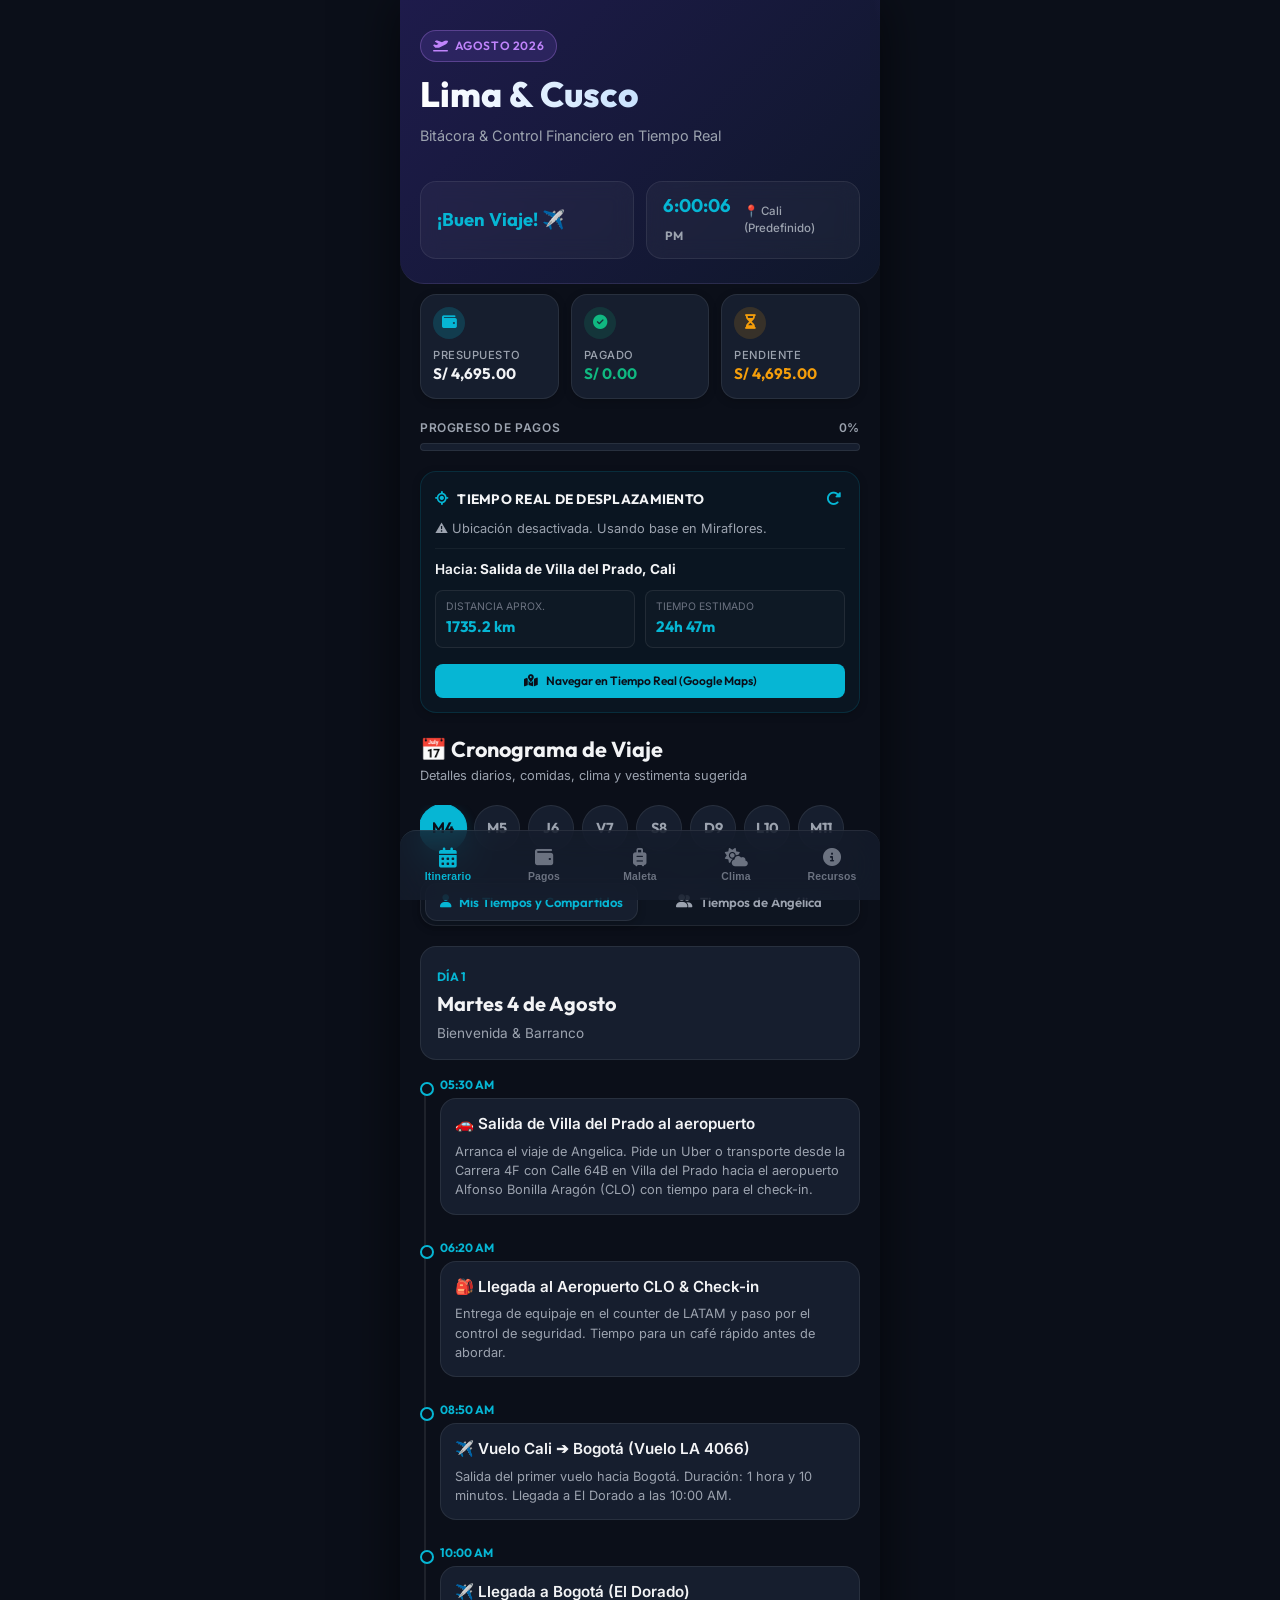
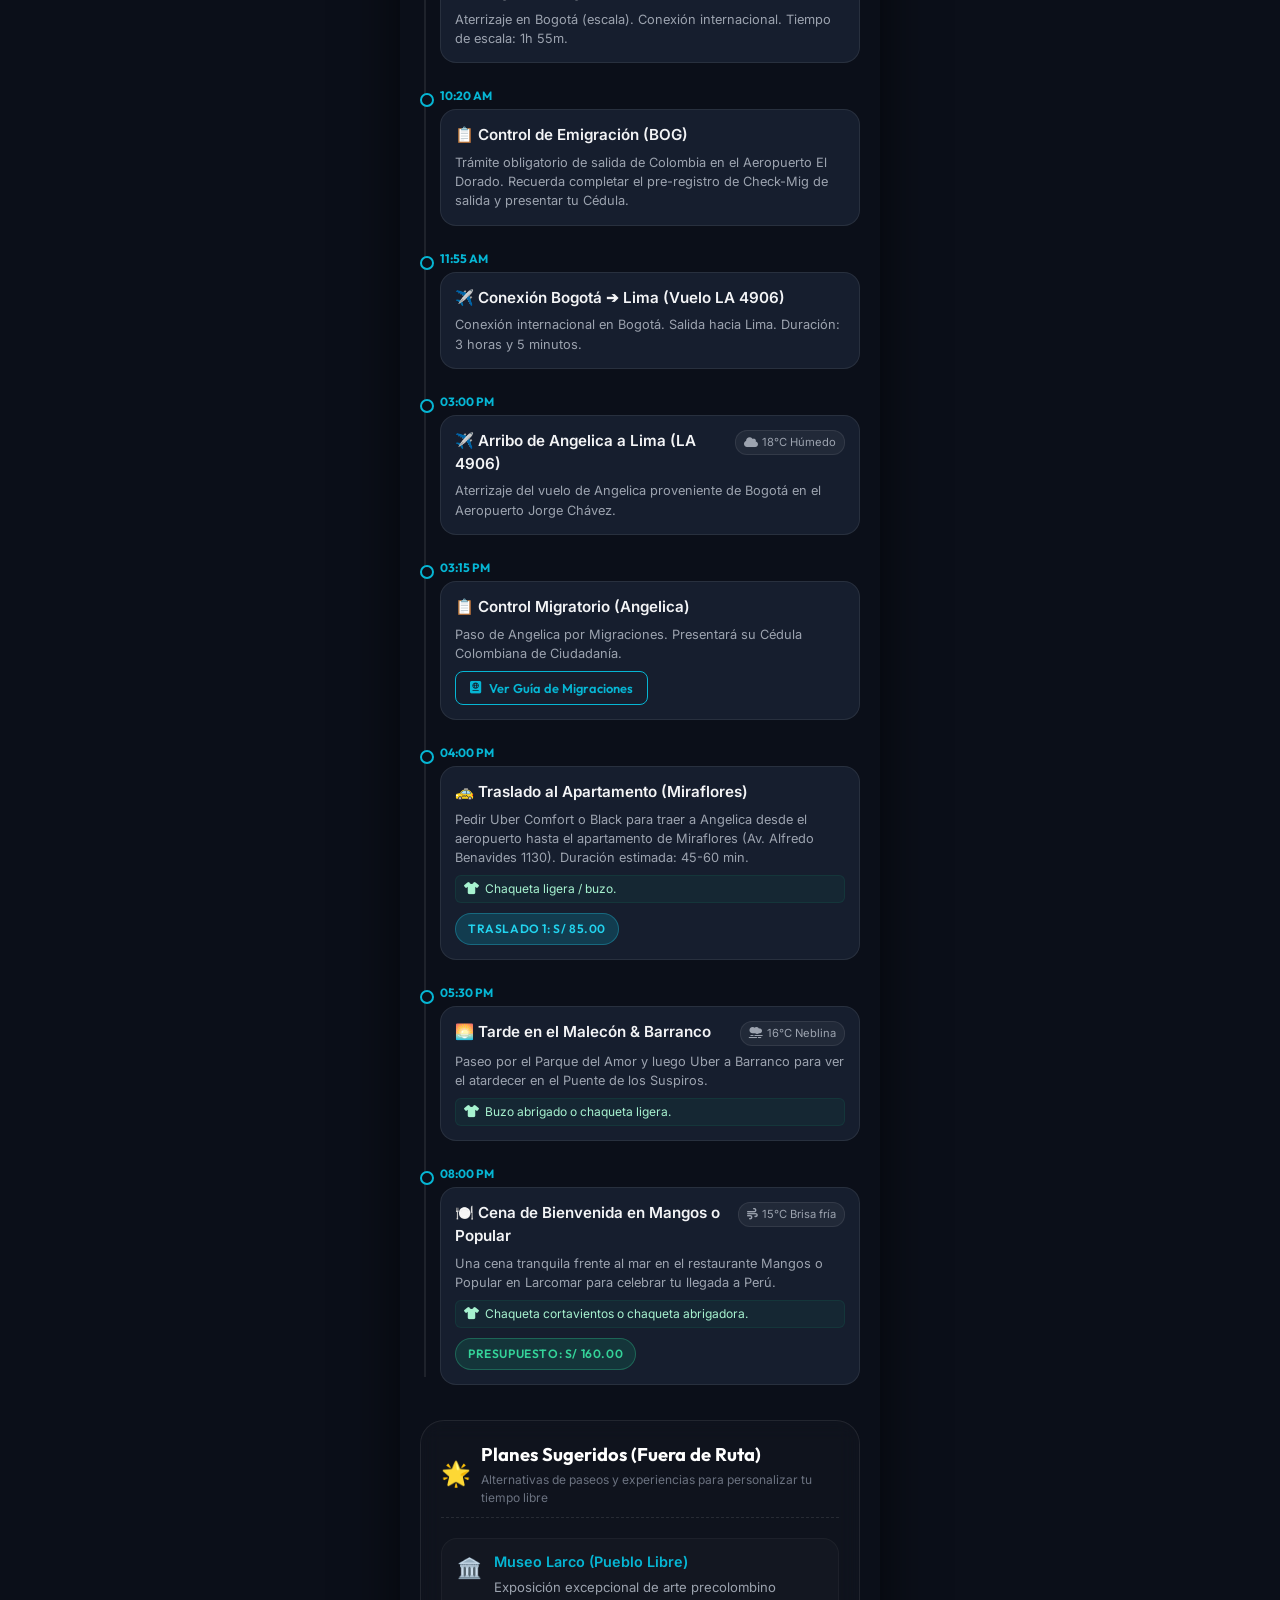
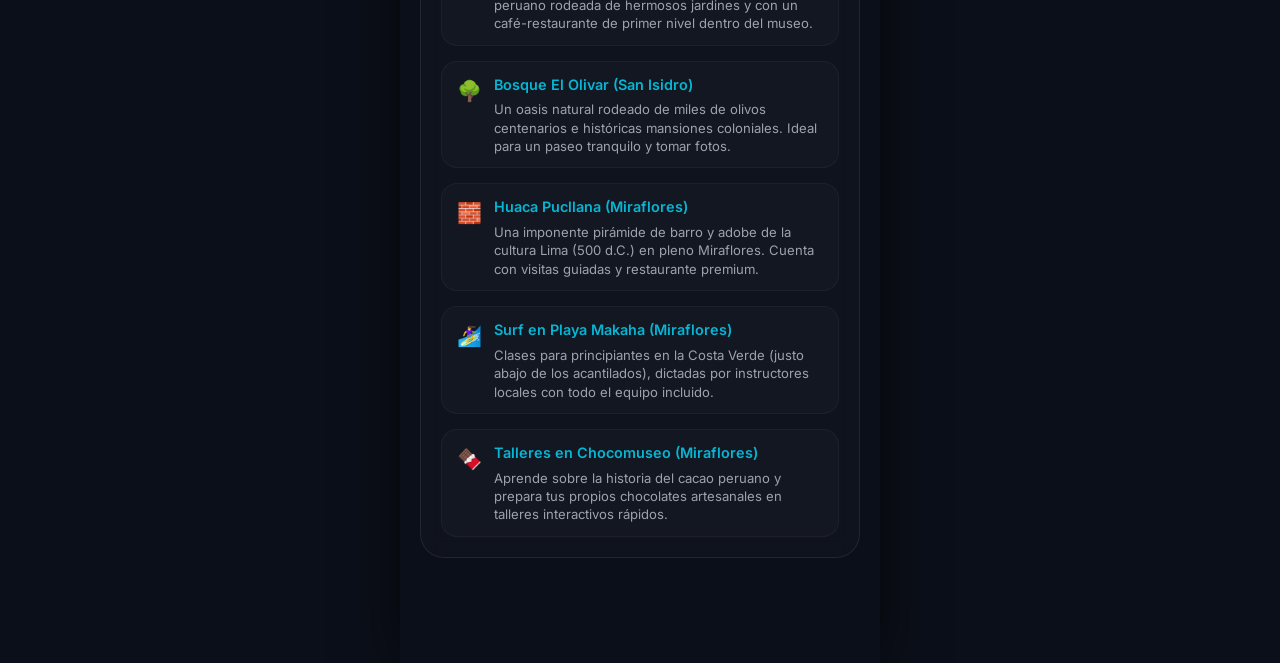
==== commit 74604382: "fix: add cache busters to style and script imports and wrap localStorage in try-catch blocks" ====
--- a/index.html
+++ b/index.html
@@ -11,7 +11,7 @@
     <!-- FontAwesome for icons -->
     <link rel="stylesheet" href="https://cdnjs.cloudflare.com/ajax/libs/font-awesome/6.4.0/css/all.min.css">
     <!-- Main Style Sheet -->
-    <link rel="stylesheet" href="style.css">
+    <link rel="stylesheet" href="style.css?v=1.0.1">
 </head>
 <body>
     <!-- App Container -->
@@ -943,6 +943,6 @@
     </dialog>
 
     <!-- Main JavaScript Logic -->
-    <script src="app.js"></script>
+    <script src="app.js?v=1.0.1"></script>
 </body>
 </html>
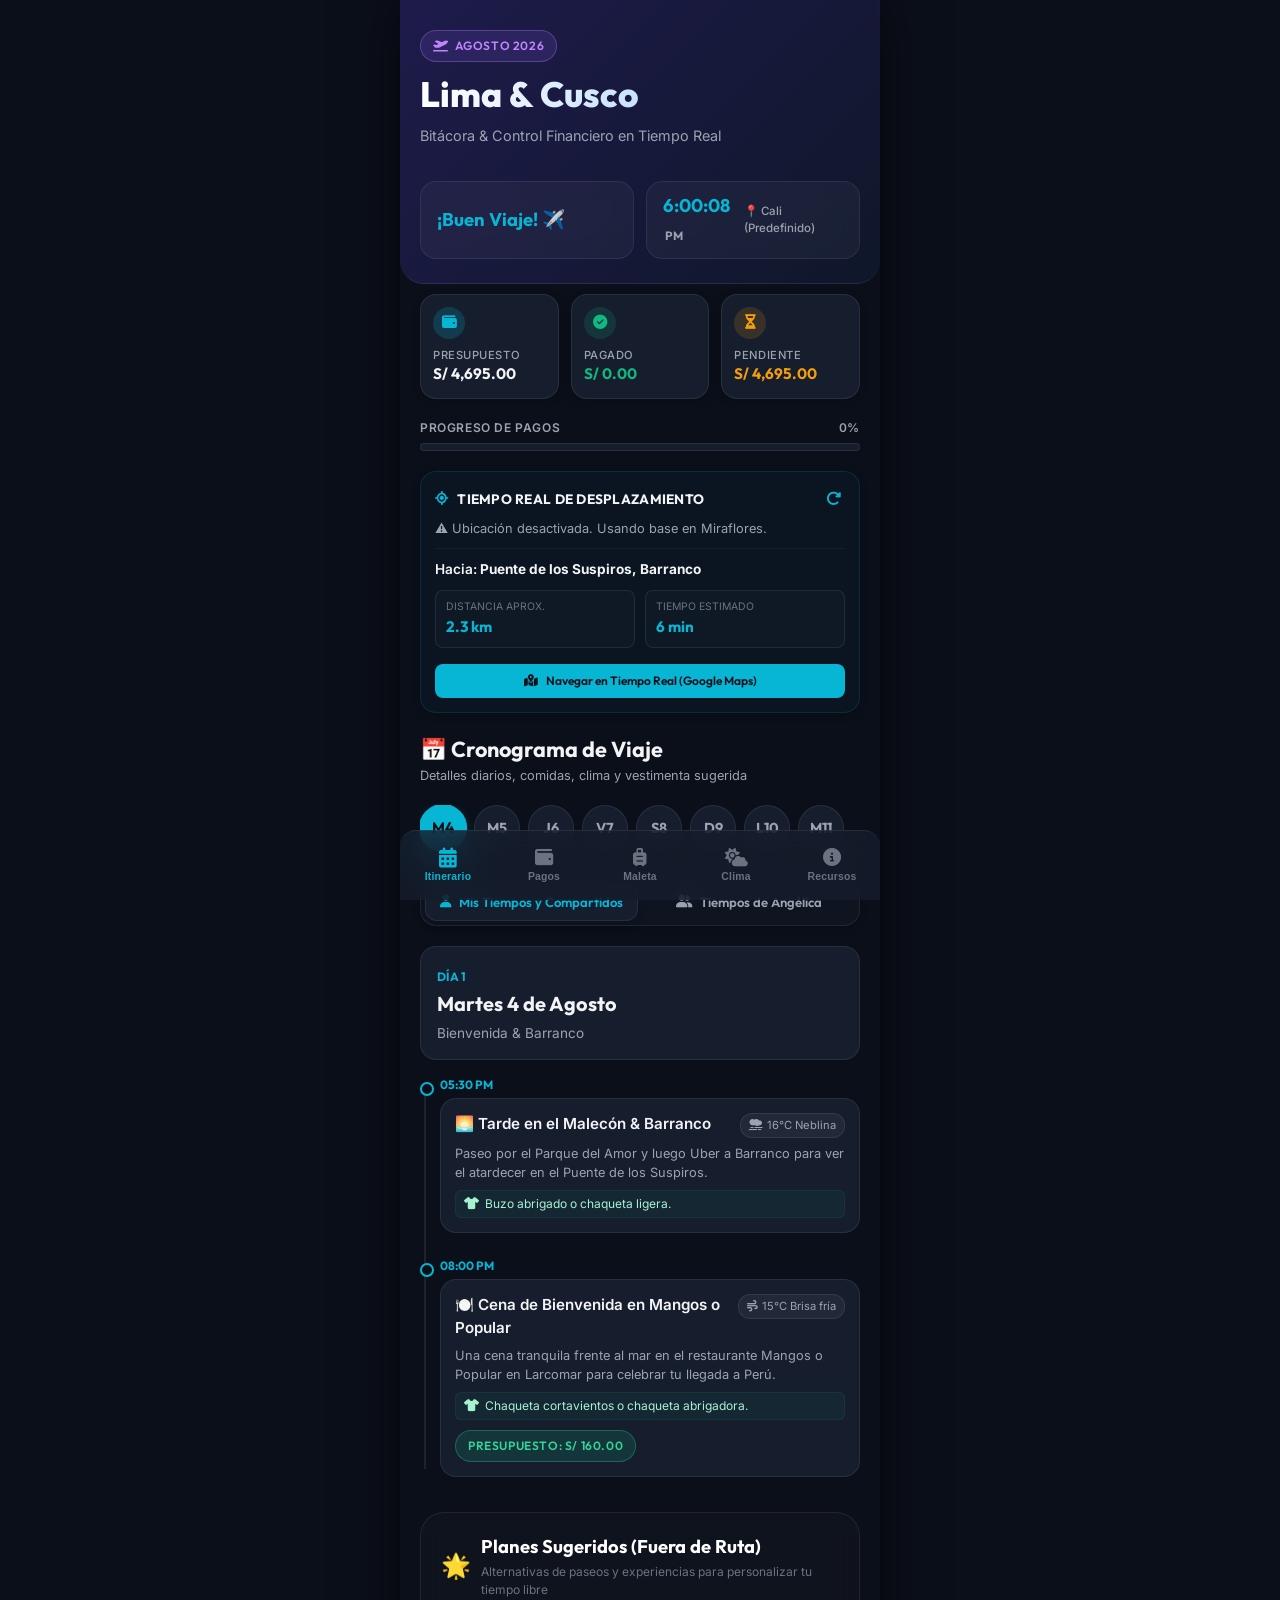
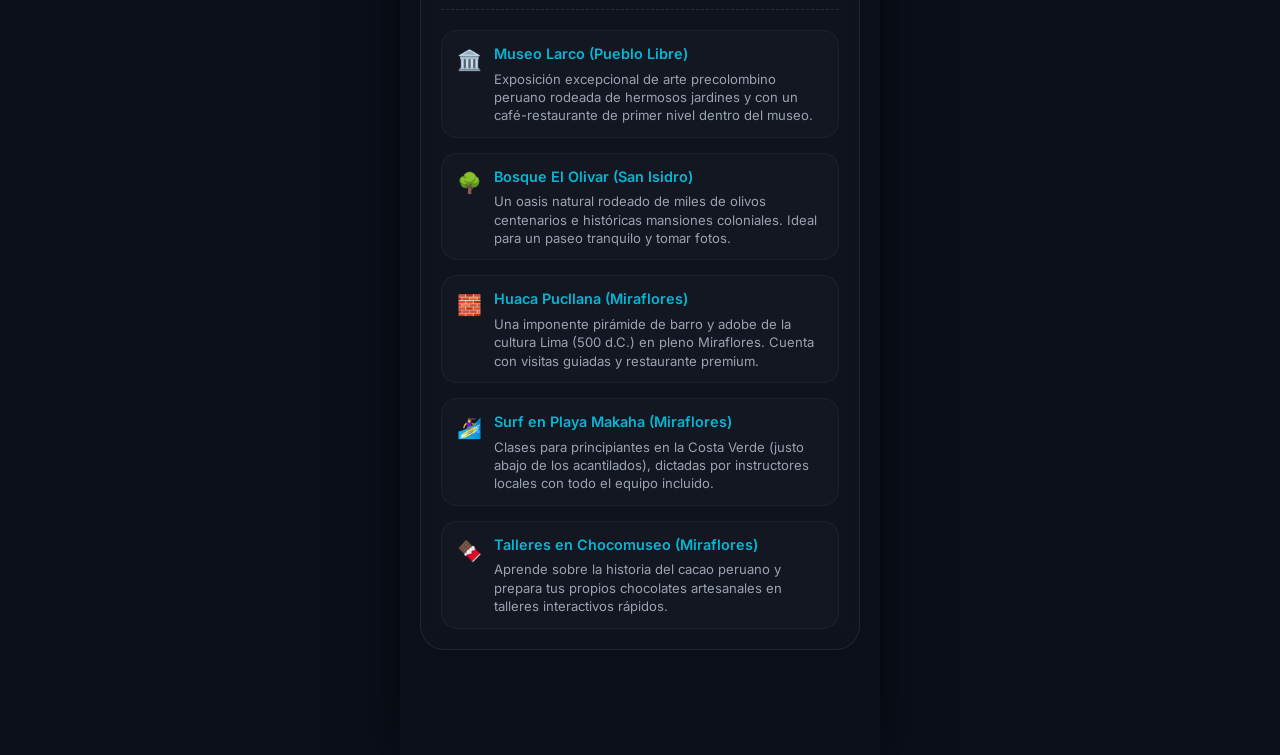
==== commit cae08f10: "fix: annotate Day 1 timeline items with data-owner and bump cache-buster to v=1.0.2" ====
--- a/index.html
+++ b/index.html
@@ -11,7 +11,7 @@
     <!-- FontAwesome for icons -->
     <link rel="stylesheet" href="https://cdnjs.cloudflare.com/ajax/libs/font-awesome/6.4.0/css/all.min.css">
     <!-- Main Style Sheet -->
-    <link rel="stylesheet" href="style.css?v=1.0.1">
+    <link rel="stylesheet" href="style.css?v=1.0.2">
 </head>
 <body>
     <!-- App Container -->
@@ -143,7 +143,7 @@
                             <span class="day-desc">Bienvenida & Barranco</span>
                         </div>
                         <ul class="timeline">
-                            <li data-lat="3.466876" data-lon="-76.488552" data-name="Salida de Villa del Prado, Cali">
+                            <li data-owner="angelica" data-lat="3.466876" data-lon="-76.488552" data-name="Salida de Villa del Prado, Cali">
                                 <div class="time">05:30 AM</div>
                                 <div class="timeline-content">
                                     <div class="content-header">
@@ -152,7 +152,7 @@
                                     <p>Arranca el viaje de Angelica. Pide un Uber o transporte desde la Carrera 4F con Calle 64B en Villa del Prado hacia el aeropuerto Alfonso Bonilla Aragón (CLO) con tiempo para el check-in.</p>
                                 </div>
                             </li>
-                            <li data-lat="3.5430" data-lon="-76.3816" data-name="Aeropuerto Alfonso Bonilla Aragón (CLO)">
+                            <li data-owner="angelica" data-lat="3.5430" data-lon="-76.3816" data-name="Aeropuerto Alfonso Bonilla Aragón (CLO)">
                                 <div class="time">06:20 AM</div>
                                 <div class="timeline-content">
                                     <div class="content-header">
@@ -161,7 +161,7 @@
                                     <p>Entrega de equipaje en el counter de LATAM y paso por el control de seguridad. Tiempo para un café rápido antes de abordar.</p>
                                 </div>
                             </li>
-                            <li data-lat="3.5430" data-lon="-76.3816" data-name="Aeropuerto Alfonso Bonilla Aragón (CLO)">
+                            <li data-owner="angelica" data-lat="3.5430" data-lon="-76.3816" data-name="Aeropuerto Alfonso Bonilla Aragón (CLO)">
                                 <div class="time">08:50 AM</div>
                                 <div class="timeline-content">
                                     <div class="content-header">
@@ -170,7 +170,7 @@
                                     <p>Salida del primer vuelo hacia Bogotá. Duración: 1 hora y 10 minutos. Llegada a El Dorado a las 10:00 AM.</p>
                                 </div>
                             </li>
-                            <li data-lat="4.7016" data-lon="-74.1469" data-name="Aeropuerto El Dorado (BOG)">
+                            <li data-owner="angelica" data-lat="4.7016" data-lon="-74.1469" data-name="Aeropuerto El Dorado (BOG)">
                                 <div class="time">10:00 AM</div>
                                 <div class="timeline-content">
                                     <div class="content-header">
@@ -179,7 +179,7 @@
                                     <p>Aterrizaje en Bogotá (escala). Conexión internacional. Tiempo de escala: 1h 55m.</p>
                                 </div>
                             </li>
-                            <li data-lat="4.7016" data-lon="-74.1469" data-name="Migración de Salida BOG">
+                            <li data-owner="angelica" data-lat="4.7016" data-lon="-74.1469" data-name="Migración de Salida BOG">
                                 <div class="time">10:20 AM</div>
                                 <div class="timeline-content">
                                     <div class="content-header">
@@ -188,7 +188,7 @@
                                     <p>Trámite obligatorio de salida de Colombia en el Aeropuerto El Dorado. Recuerda completar el pre-registro de Check-Mig de salida y presentar tu Cédula.</p>
                                 </div>
                             </li>
-                            <li data-lat="4.7016" data-lon="-74.1469" data-name="Aeropuerto El Dorado (BOG)">
+                            <li data-owner="angelica" data-lat="4.7016" data-lon="-74.1469" data-name="Aeropuerto El Dorado (BOG)">
                                 <div class="time">11:55 AM</div>
                                 <div class="timeline-content">
                                     <div class="content-header">
@@ -197,7 +197,7 @@
                                     <p>Conexión internacional en Bogotá. Salida hacia Lima. Duración: 3 horas y 5 minutos.</p>
                                 </div>
                             </li>
-                            <li data-lat="-12.0240" data-lon="-77.1120" data-name="Aeropuerto Jorge Chávez (LIM)">
+                            <li data-owner="angelica" data-lat="-12.0240" data-lon="-77.1120" data-name="Aeropuerto Jorge Chávez (LIM)">
                                 <div class="time">03:00 PM</div>
                                 <div class="timeline-content">
                                     <div class="content-header">
@@ -207,7 +207,7 @@
                                     <p>Aterrizaje del vuelo de Angelica proveniente de Bogotá en el Aeropuerto Jorge Chávez.</p>
                                 </div>
                             </li>
-                            <li data-lat="-12.0240" data-lon="-77.1120" data-name="Paso por Migraciones">
+                            <li data-owner="angelica" data-lat="-12.0240" data-lon="-77.1120" data-name="Paso por Migraciones">
                                 <div class="time">03:15 PM</div>
                                 <div class="timeline-content">
                                     <div class="content-header">
@@ -219,7 +219,7 @@
                                     </button>
                                 </div>
                             </li>
-                            <li data-lat="-12.1287" data-lon="-77.0223" data-name="Traslado a Miraflores">
+                            <li data-owner="angelica" data-lat="-12.1287" data-lon="-77.0223" data-name="Traslado a Miraflores">
                                 <div class="time">04:00 PM</div>
                                 <div class="timeline-content">
                                     <div class="content-header">
@@ -230,7 +230,7 @@
                                     <span class="badge badge-blue">Traslado 1: S/ 85.00</span>
                                 </div>
                             </li>
-                            <li data-lat="-12.1492" data-lon="-77.0220" data-name="Puente de los Suspiros, Barranco">
+                            <li data-owner="shared" data-lat="-12.1492" data-lon="-77.0220" data-name="Puente de los Suspiros, Barranco">
                                 <div class="time">05:30 PM</div>
                                 <div class="timeline-content">
                                     <div class="content-header">
@@ -241,7 +241,7 @@
                                     <div class="clothing-tips"><i class="fa-solid fa-shirt"></i> Buzo abrigado o chaqueta ligera.</div>
                                 </div>
                             </li>
-                            <li data-lat="-12.1311" data-lon="-77.0301" data-name="Larcomar, Miraflores">
+                            <li data-owner="shared" data-lat="-12.1311" data-lon="-77.0301" data-name="Larcomar, Miraflores">
                                 <div class="time">08:00 PM</div>
                                 <div class="timeline-content">
                                     <div class="content-header">
@@ -943,6 +943,6 @@
     </dialog>
 
     <!-- Main JavaScript Logic -->
-    <script src="app.js?v=1.0.1"></script>
+    <script src="app.js?v=1.0.2"></script>
 </body>
 </html>
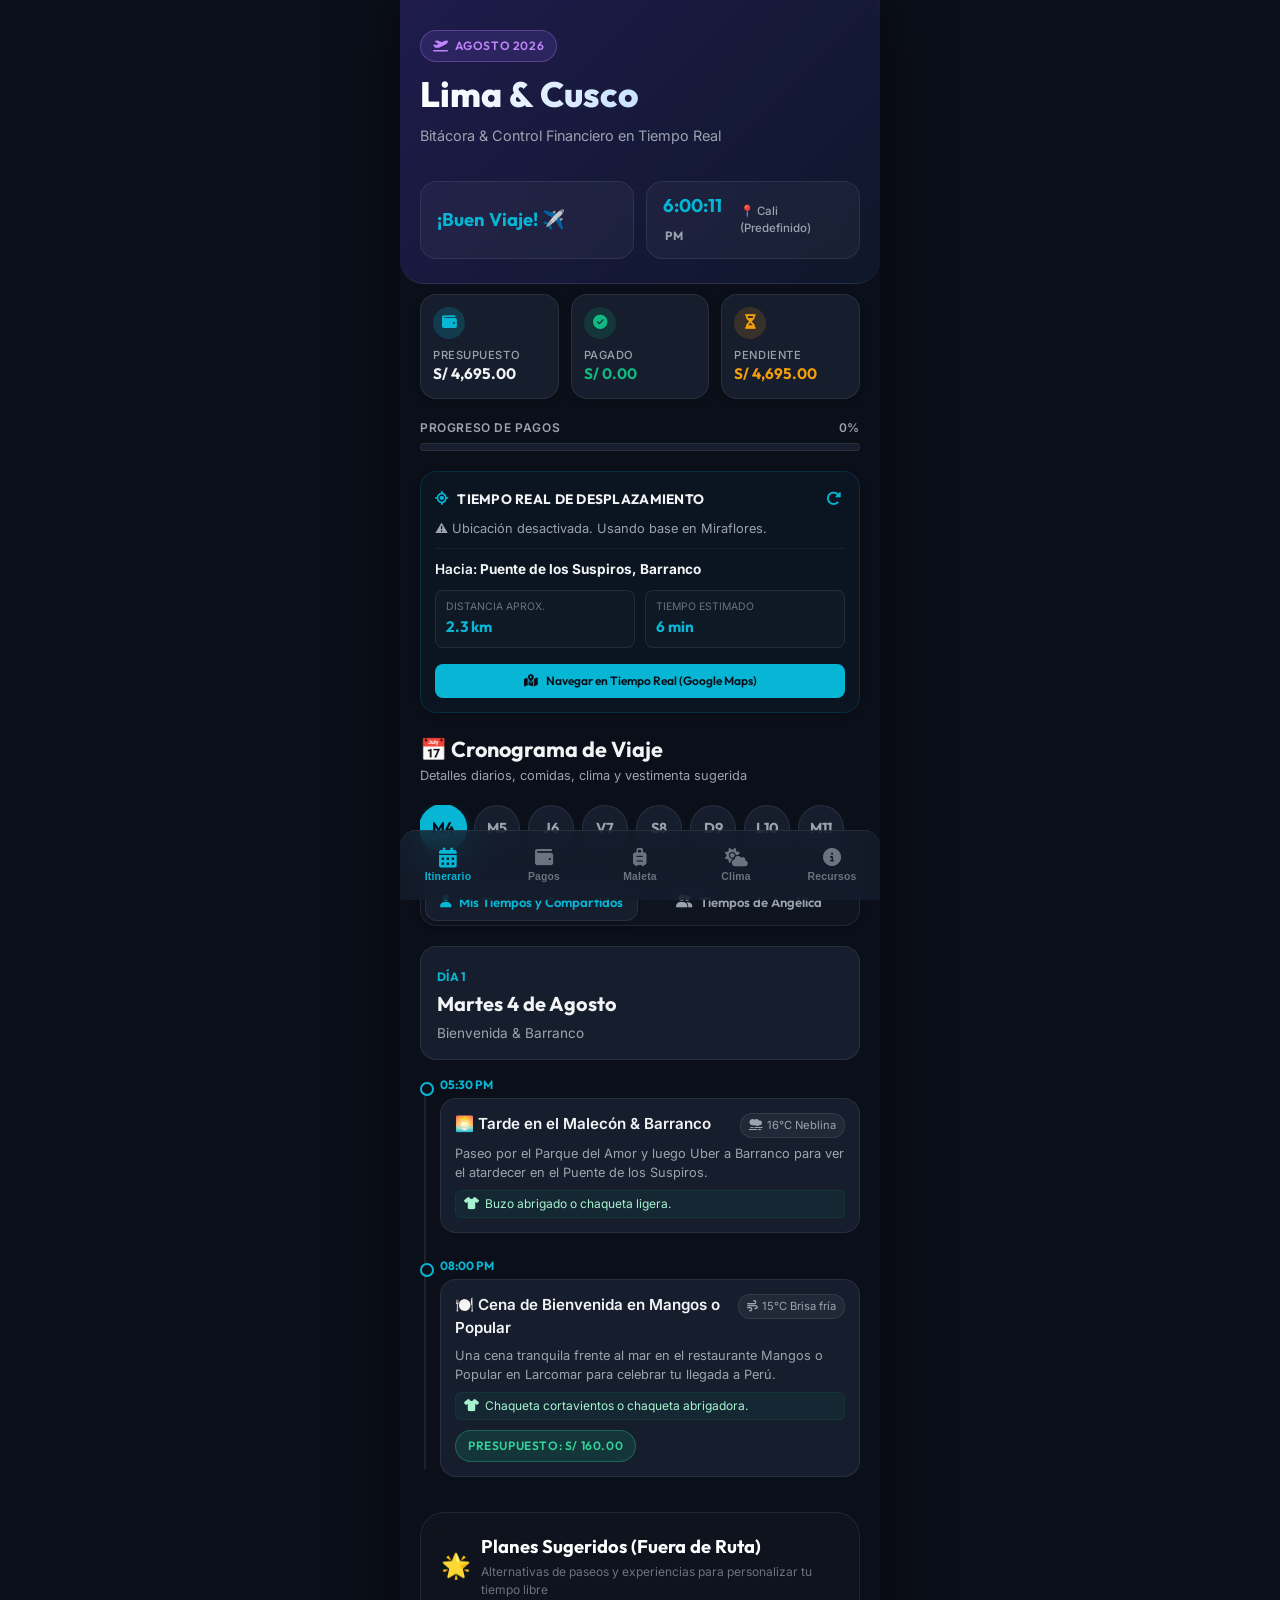
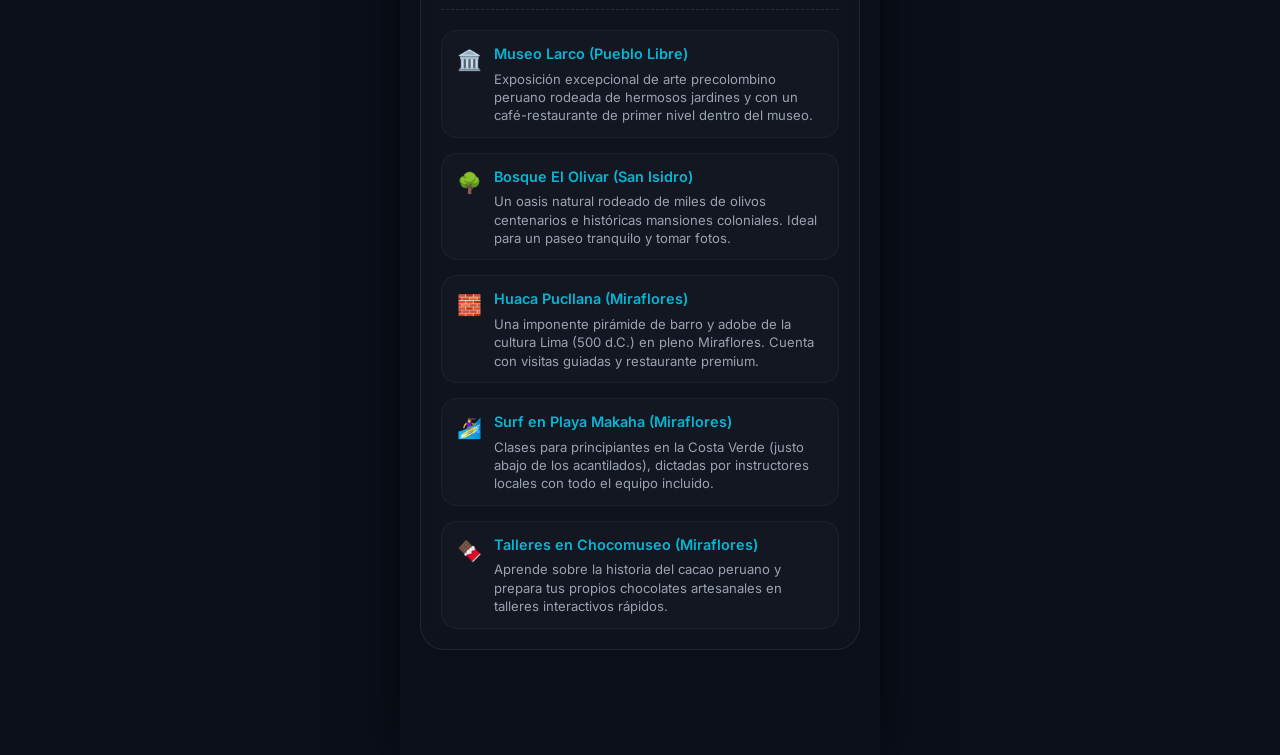
==== commit aa6852b9: "feat: add detailed Wi-Fi connectivity guide modal and buttons to Day 1 flights" ====
--- a/index.html
+++ b/index.html
@@ -159,6 +159,9 @@
                                         <h4>🎒 Llegada al Aeropuerto CLO & Check-in</h4>
                                     </div>
                                     <p>Entrega de equipaje en el counter de LATAM y paso por el control de seguridad. Tiempo para un café rápido antes de abordar.</p>
+                                    <button class="btn btn-sm btn-outline" style="margin-top: 8px; border-color: var(--primary); color: var(--primary);" onclick="document.getElementById('wifi-dialog').showModal()">
+                                        <i class="fa-solid fa-wifi"></i> Conectarse al Wi-Fi de CLO
+                                    </button>
                                 </div>
                             </li>
                             <li data-owner="angelica" data-lat="3.5430" data-lon="-76.3816" data-name="Aeropuerto Alfonso Bonilla Aragón (CLO)">
@@ -168,6 +171,9 @@
                                         <h4>✈️ Vuelo Cali ➔ Bogotá (Vuelo LA 4066)</h4>
                                     </div>
                                     <p>Salida del primer vuelo hacia Bogotá. Duración: 1 hora y 10 minutos. Llegada a El Dorado a las 10:00 AM.</p>
+                                    <button class="btn btn-sm btn-outline" style="margin-top: 8px; border-color: var(--primary); color: var(--primary);" onclick="document.getElementById('wifi-dialog').showModal()">
+                                        <i class="fa-solid fa-wifi"></i> Wi-Fi gratis en el Avión (WhatsApp)
+                                    </button>
                                 </div>
                             </li>
                             <li data-owner="angelica" data-lat="4.7016" data-lon="-74.1469" data-name="Aeropuerto El Dorado (BOG)">
@@ -177,6 +183,9 @@
                                         <h4>✈️ Llegada a Bogotá (El Dorado)</h4>
                                     </div>
                                     <p>Aterrizaje en Bogotá (escala). Conexión internacional. Tiempo de escala: 1h 55m.</p>
+                                    <button class="btn btn-sm btn-outline" style="margin-top: 8px; border-color: var(--primary); color: var(--primary);" onclick="document.getElementById('wifi-dialog').showModal()">
+                                        <i class="fa-solid fa-wifi"></i> Conectarse al Wi-Fi de BOG
+                                    </button>
                                 </div>
                             </li>
                             <li data-owner="angelica" data-lat="4.7016" data-lon="-74.1469" data-name="Migración de Salida BOG">
@@ -195,6 +204,9 @@
                                         <h4>✈️ Conexión Bogotá ➔ Lima (Vuelo LA 4906)</h4>
                                     </div>
                                     <p>Conexión internacional en Bogotá. Salida hacia Lima. Duración: 3 horas y 5 minutos.</p>
+                                    <button class="btn btn-sm btn-outline" style="margin-top: 8px; border-color: var(--primary); color: var(--primary);" onclick="document.getElementById('wifi-dialog').showModal()">
+                                        <i class="fa-solid fa-wifi"></i> Wi-Fi gratis en el Avión (WhatsApp)
+                                    </button>
                                 </div>
                             </li>
                             <li data-owner="angelica" data-lat="-12.0240" data-lon="-77.1120" data-name="Aeropuerto Jorge Chávez (LIM)">
@@ -205,6 +217,9 @@
                                         <span class="weather-tag"><i class="fa-solid fa-cloud"></i> 18°C Húmedo</span>
                                     </div>
                                     <p>Aterrizaje del vuelo de Angelica proveniente de Bogotá en el Aeropuerto Jorge Chávez.</p>
+                                    <button class="btn btn-sm btn-outline" style="margin-top: 8px; border-color: var(--primary); color: var(--primary);" onclick="document.getElementById('wifi-dialog').showModal()">
+                                        <i class="fa-solid fa-wifi"></i> Conectarse al Wi-Fi de LIM
+                                    </button>
                                 </div>
                             </li>
                             <li data-owner="angelica" data-lat="-12.0240" data-lon="-77.1120" data-name="Paso por Migraciones">
@@ -863,6 +878,18 @@
                              <div><strong>Lima-Cusco:</strong> <code>KMT*** / KDI*** (Ver WhatsApp)</code></div>
                         </div>
                         <a href="https://www.latamairlines.com/" target="_blank" class="btn btn-sm btn-primary"><i class="fa-solid fa-plane"></i> Web de LATAM</a>
+                    </div>
+
+                    <div class="resource-card">
+                        <h3>📡 Guía de Conectividad (Wi-Fi)</h3>
+                        <p>Instrucciones detalladas para conectarte al Wi-Fi del avión (LATAM Play) y de todos los aeropuertos de tu ruta.</p>
+                        <button onclick="document.getElementById('wifi-dialog').showModal()" class="btn btn-sm btn-outline"><i class="fa-solid fa-wifi"></i> Abrir Guía de Wi-Fi</button>
+                    </div>
+
+                    <div class="resource-card">
+                        <h3>📋 Control Migratorio (Perú)</h3>
+                        <p>Preguntas frecuentes, requisitos y dirección de hospedaje en Miraflores para presentar en migraciones al llegar a Lima.</p>
+                        <button onclick="document.getElementById('migration-dialog').showModal()" class="btn btn-sm btn-outline"><i class="fa-solid fa-passport"></i> Abrir Guía de Migraciones</button>
                     </div>
 
                     <div class="resource-card">
@@ -942,6 +969,49 @@
         </div>
     </dialog>
 
+    <!-- Dialog para WiFi y Conectividad -->
+    <dialog id="wifi-dialog">
+        <div class="dialog-header">
+            <h3>📡 Guía de Conectividad Wi-Fi (Vuelos y Aeropuertos)</h3>
+            <button class="dialog-close" onclick="document.getElementById('wifi-dialog').close()"><i class="fa-solid fa-xmark"></i></button>
+        </div>
+        <div class="dialog-body">
+            <p>Sigue estos pasos detallados para mantenerte conectada y chatear con José en todo momento:</p>
+            
+            <h4>✈️ 1. Durante los Vuelos (LATAM Play - ¡Gratis para WhatsApp!)</h4>
+            <ul>
+                <li><strong>Modo Avión:</strong> Activa el <em>Modo Avión</em> en tu celular antes del despegue.</li>
+                <li><strong>Activar Wi-Fi:</strong> Enciende el Wi-Fi de tu celular (sin quitar el Modo Avión) y conéctate a la red <strong><code>LATAM Play</code></strong>.</li>
+                <li><strong>Acceder al Portal:</strong> Abre tu navegador web favorito (Chrome, Safari). Debería abrirse automáticamente. Si no lo hace, escribe en la barra de direcciones: <strong><code>latamplay.com</code></strong></li>
+                <li><strong>Activar Mensajería Gratis:</strong> Busca la sección de <em>"Mensajería gratis"</em> o <em>"Chatea gratis"</em> en la página y actívala. Esto te permitirá enviar y recibir mensajes de texto por <strong>WhatsApp, iMessage y Messenger</strong> de forma ilimitada durante todo el vuelo sin costo.</li>
+            </ul>
+            
+            <h4>🇨🇴 2. Aeropuerto de Cali (CLO - Alfonso Bonilla Aragón)</h4>
+            <ul>
+                <li><strong>Red Wi-Fi:</strong> Busca y conéctate a la red <strong><code>WIFI GRATIS AEROCALI</code></strong> o <strong><code>Aerocali</code></strong>.</li>
+                <li><strong>Registro:</strong> Abre tu navegador, espera a que cargue el portal, acepta los términos y condiciones de Aerocali, y presiona "Conectar". Tendrás internet gratis de forma temporal (puedes reconectarte si se vence).</li>
+            </ul>
+            
+            <h4>🇨🇴 3. Aeropuerto de Bogotá (BOG - El Dorado)</h4>
+            <ul>
+                <li><strong>Red Wi-Fi:</strong> Conéctate a la red <strong><code>.EL DORADO FREE WIFI</code></strong> o <strong><code>Bogota El Dorado Free Wi-Fi</code></strong>.</li>
+                <li><strong>Registro:</strong> Abre el navegador, espera a que cargue el portal, haz clic en <strong>"Acceso Gratuito"</strong> (o "Free Access"), acepta los términos y listo. La conexión en El Dorado es de alta velocidad e ilimitada.</li>
+            </ul>
+            
+            <h4>🇵🇪 4. Aeropuerto de Lima (LIM - Jorge Chávez)</h4>
+            <ul>
+                <li><strong>Red Wi-Fi:</strong> Conéctate a la red <strong><code>WIFI_AEROPUERTO_LIMA</code></strong> o <strong><code>.WIFI_AEROPUERTO</code></strong>.</li>
+                <li><strong>Registro:</strong> Al conectarte, se abrirá la página de registro de LAP (Lima Airport Partners). Selecciona la opción de internet gratuito, acepta los términos y haz clic en continuar. Ofrece acceso gratuito e ilimitado.</li>
+            </ul>
+            
+            <h4>🇵🇪 5. Aeropuerto de Cusco (CUZ - Velasco Astete)</h4>
+            <ul>
+                <li><strong>Red Wi-Fi:</strong> Conéctate a la red <strong><code>Cusco Airport Free WiFi</code></strong> si se encuentra activa.</li>
+                <li><strong>Nota:</strong> En Cusco la señal gratuita suele ser más débil o intermitente en las salas de embarque. Si necesitas conectarte con urgencia, intenta acercarte al hall principal o cerca de los counters.</li>
+            </ul>
+        </div>
+    </dialog>
+
     <!-- Main JavaScript Logic -->
     <script src="app.js?v=1.0.2"></script>
 </body>
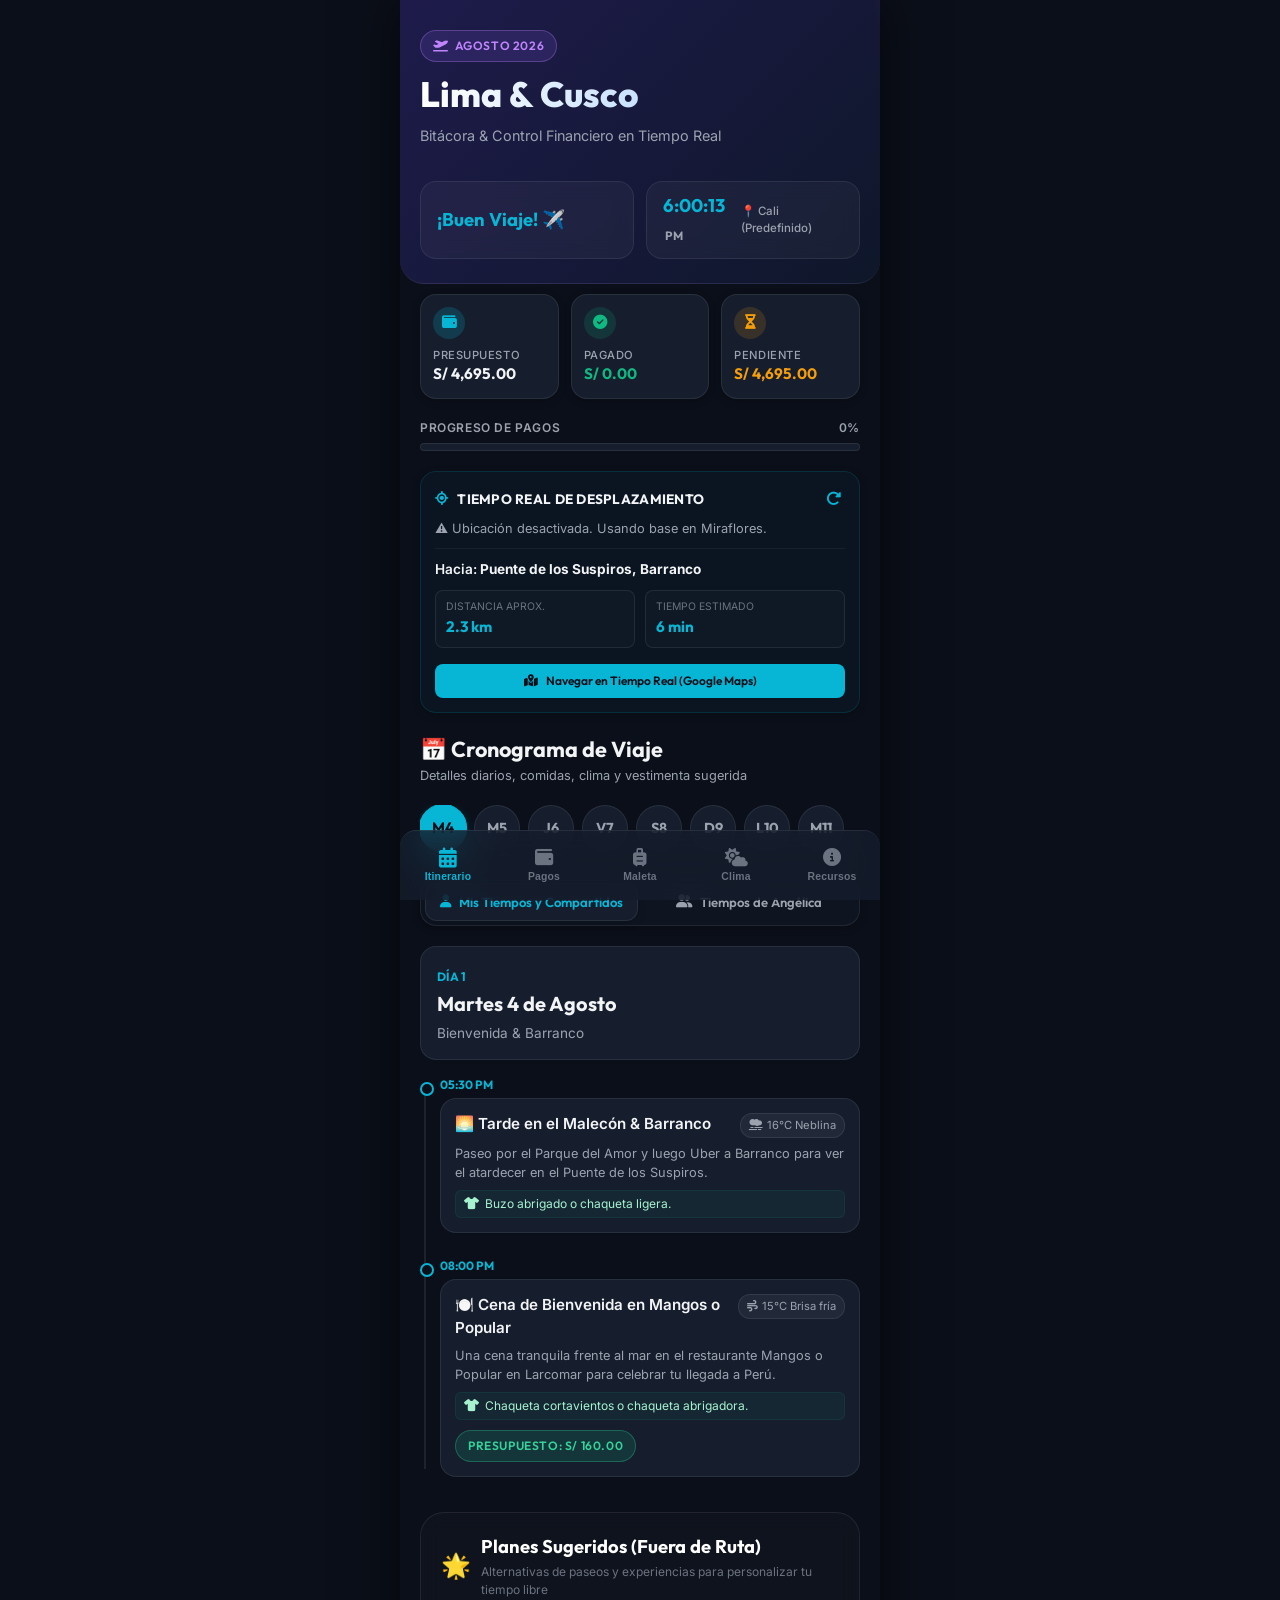
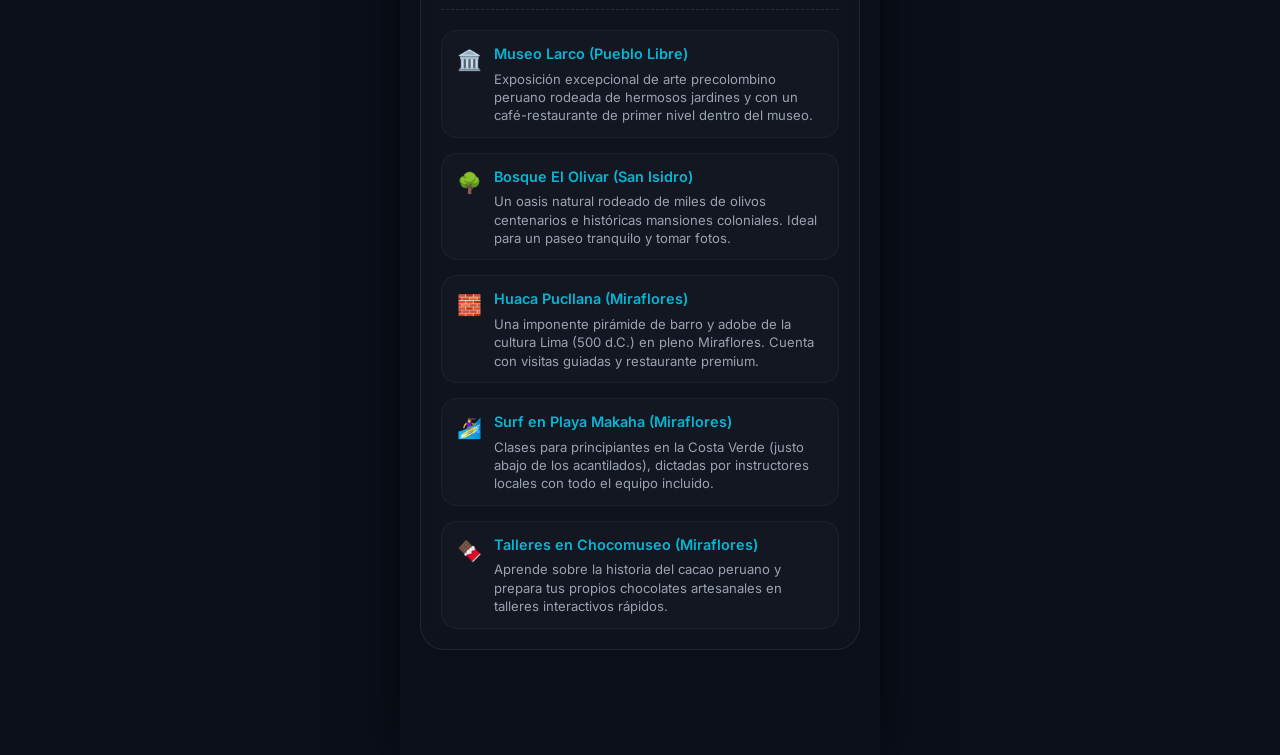
==== commit 39c6e77d: "feat: refine Wi-Fi connectivity guide to target only international segments outside Colombia" ====
--- a/index.html
+++ b/index.html
@@ -159,9 +159,6 @@
                                         <h4>🎒 Llegada al Aeropuerto CLO & Check-in</h4>
                                     </div>
                                     <p>Entrega de equipaje en el counter de LATAM y paso por el control de seguridad. Tiempo para un café rápido antes de abordar.</p>
-                                    <button class="btn btn-sm btn-outline" style="margin-top: 8px; border-color: var(--primary); color: var(--primary);" onclick="document.getElementById('wifi-dialog').showModal()">
-                                        <i class="fa-solid fa-wifi"></i> Conectarse al Wi-Fi de CLO
-                                    </button>
                                 </div>
                             </li>
                             <li data-owner="angelica" data-lat="3.5430" data-lon="-76.3816" data-name="Aeropuerto Alfonso Bonilla Aragón (CLO)">
@@ -171,9 +168,6 @@
                                         <h4>✈️ Vuelo Cali ➔ Bogotá (Vuelo LA 4066)</h4>
                                     </div>
                                     <p>Salida del primer vuelo hacia Bogotá. Duración: 1 hora y 10 minutos. Llegada a El Dorado a las 10:00 AM.</p>
-                                    <button class="btn btn-sm btn-outline" style="margin-top: 8px; border-color: var(--primary); color: var(--primary);" onclick="document.getElementById('wifi-dialog').showModal()">
-                                        <i class="fa-solid fa-wifi"></i> Wi-Fi gratis en el Avión (WhatsApp)
-                                    </button>
                                 </div>
                             </li>
                             <li data-owner="angelica" data-lat="4.7016" data-lon="-74.1469" data-name="Aeropuerto El Dorado (BOG)">
@@ -183,9 +177,6 @@
                                         <h4>✈️ Llegada a Bogotá (El Dorado)</h4>
                                     </div>
                                     <p>Aterrizaje en Bogotá (escala). Conexión internacional. Tiempo de escala: 1h 55m.</p>
-                                    <button class="btn btn-sm btn-outline" style="margin-top: 8px; border-color: var(--primary); color: var(--primary);" onclick="document.getElementById('wifi-dialog').showModal()">
-                                        <i class="fa-solid fa-wifi"></i> Conectarse al Wi-Fi de BOG
-                                    </button>
                                 </div>
                             </li>
                             <li data-owner="angelica" data-lat="4.7016" data-lon="-74.1469" data-name="Migración de Salida BOG">
@@ -218,7 +209,7 @@
                                     </div>
                                     <p>Aterrizaje del vuelo de Angelica proveniente de Bogotá en el Aeropuerto Jorge Chávez.</p>
                                     <button class="btn btn-sm btn-outline" style="margin-top: 8px; border-color: var(--primary); color: var(--primary);" onclick="document.getElementById('wifi-dialog').showModal()">
-                                        <i class="fa-solid fa-wifi"></i> Conectarse al Wi-Fi de LIM
+                                        <i class="fa-solid fa-wifi"></i> Conectarse al Wi-Fi de LIM (Aeropuerto Lima)
                                     </button>
                                 </div>
                             </li>
@@ -881,8 +872,8 @@
                     </div>
 
                     <div class="resource-card">
-                        <h3>📡 Guía de Conectividad (Wi-Fi)</h3>
-                        <p>Instrucciones detalladas para conectarte al Wi-Fi del avión (LATAM Play) y de todos los aeropuertos de tu ruta.</p>
+                        <h3>📡 Conectividad Internacional</h3>
+                        <p>Instrucciones detalladas para conectarte al Wi-Fi del avión (LATAM Play) y de los aeropuertos en Perú (fuera de Colombia).</p>
                         <button onclick="document.getElementById('wifi-dialog').showModal()" class="btn btn-sm btn-outline"><i class="fa-solid fa-wifi"></i> Abrir Guía de Wi-Fi</button>
                     </div>
 
@@ -972,42 +963,31 @@
     <!-- Dialog para WiFi y Conectividad -->
     <dialog id="wifi-dialog">
         <div class="dialog-header">
-            <h3>📡 Guía de Conectividad Wi-Fi (Vuelos y Aeropuertos)</h3>
+            <h3>📡 Conectividad Internacional (Fuera de Colombia)</h3>
             <button class="dialog-close" onclick="document.getElementById('wifi-dialog').close()"><i class="fa-solid fa-xmark"></i></button>
         </div>
         <div class="dialog-body">
-            <p>Sigue estos pasos detallados para mantenerte conectada y chatear con José en todo momento:</p>
+            <p><strong>Nota:</strong> Dentro de Colombia puedes usar tus datos móviles normales. Sigue esta guía detallada para mantenerte conectada cuando salgas del país (en vuelos internacionales y aeropuertos de Perú):</p>
             
-            <h4>✈️ 1. Durante los Vuelos (LATAM Play - ¡Gratis para WhatsApp!)</h4>
+            <h4>✈️ 1. En el Vuelo Bogotá ➔ Lima (LATAM Play - ¡Gratis para WhatsApp!)</h4>
             <ul>
-                <li><strong>Modo Avión:</strong> Activa el <em>Modo Avión</em> en tu celular antes del despegue.</li>
-                <li><strong>Activar Wi-Fi:</strong> Enciende el Wi-Fi de tu celular (sin quitar el Modo Avión) y conéctate a la red <strong><code>LATAM Play</code></strong>.</li>
-                <li><strong>Acceder al Portal:</strong> Abre tu navegador web favorito (Chrome, Safari). Debería abrirse automáticamente. Si no lo hace, escribe en la barra de direcciones: <strong><code>latamplay.com</code></strong></li>
-                <li><strong>Activar Mensajería Gratis:</strong> Busca la sección de <em>"Mensajería gratis"</em> o <em>"Chatea gratis"</em> en la página y actívala. Esto te permitirá enviar y recibir mensajes de texto por <strong>WhatsApp, iMessage y Messenger</strong> de forma ilimitada durante todo el vuelo sin costo.</li>
+                <li><strong>Modo Avión:</strong> Activa el <em>Modo Avión</em> en tu celular antes del despegue en Bogotá.</li>
+                <li><strong>Activar Wi-Fi:</strong> Enciende el Wi-Fi de tu celular (con el Modo Avión aún activado) y conéctate a la red <strong><code>LATAM Play</code></strong>.</li>
+                <li><strong>Acceder al Portal:</strong> Abre tu navegador web (Chrome o Safari). Debería abrirse el portal automáticamente. Si no lo hace, ingresa a: <strong><code>latamplay.com</code></strong></li>
+                <li><strong>Activar Mensajería Gratis:</strong> Busca la opción de <em>"Mensajería gratis"</em> o <em>"Chatea gratis"</em> en la página y actívala. Esto te permitirá enviar y recibir mensajes de texto por <strong>WhatsApp, iMessage y Messenger</strong> durante todo el trayecto internacional de forma gratuita para coordinar con José.</li>
             </ul>
             
-            <h4>🇨🇴 2. Aeropuerto de Cali (CLO - Alfonso Bonilla Aragón)</h4>
+            <h4>🇵🇪 2. Llegada al Aeropuerto de Lima (LIM - Jorge Chávez)</h4>
             <ul>
-                <li><strong>Red Wi-Fi:</strong> Busca y conéctate a la red <strong><code>WIFI GRATIS AEROCALI</code></strong> o <strong><code>Aerocali</code></strong>.</li>
-                <li><strong>Registro:</strong> Abre tu navegador, espera a que cargue el portal, acepta los términos y condiciones de Aerocali, y presiona "Conectar". Tendrás internet gratis de forma temporal (puedes reconectarte si se vence).</li>
+                <li><strong>Importante al Aterrizar:</strong> Conéctate de inmediato para avisarle a José y que él pueda pedir tu Uber a Miraflores.</li>
+                <li><strong>Red Wi-Fi:</strong> Activa el Wi-Fi y conéctate a la red oficial del aeropuerto: <strong><code>WIFI_AEROPUERTO_LIMA</code></strong> o <strong><code>.WIFI_AEROPUERTO</code></strong>.</li>
+                <li><strong>Registro:</strong> Al conectarte se abrirá un portal en pantalla. Acepta los términos de uso e ingresa. Ofrece conexión gratuita de alta velocidad y de manera ilimitada.</li>
             </ul>
             
-            <h4>🇨🇴 3. Aeropuerto de Bogotá (BOG - El Dorado)</h4>
+            <h4>🇵🇪 3. Aeropuerto de Cusco (CUZ - Velasco Astete)</h4>
             <ul>
-                <li><strong>Red Wi-Fi:</strong> Conéctate a la red <strong><code>.EL DORADO FREE WIFI</code></strong> o <strong><code>Bogota El Dorado Free Wi-Fi</code></strong>.</li>
-                <li><strong>Registro:</strong> Abre el navegador, espera a que cargue el portal, haz clic en <strong>"Acceso Gratuito"</strong> (o "Free Access"), acepta los términos y listo. La conexión en El Dorado es de alta velocidad e ilimitada.</li>
-            </ul>
-            
-            <h4>🇵🇪 4. Aeropuerto de Lima (LIM - Jorge Chávez)</h4>
-            <ul>
-                <li><strong>Red Wi-Fi:</strong> Conéctate a la red <strong><code>WIFI_AEROPUERTO_LIMA</code></strong> o <strong><code>.WIFI_AEROPUERTO</code></strong>.</li>
-                <li><strong>Registro:</strong> Al conectarte, se abrirá la página de registro de LAP (Lima Airport Partners). Selecciona la opción de internet gratuito, acepta los términos y haz clic en continuar. Ofrece acceso gratuito e ilimitado.</li>
-            </ul>
-            
-            <h4>🇵🇪 5. Aeropuerto de Cusco (CUZ - Velasco Astete)</h4>
-            <ul>
-                <li><strong>Red Wi-Fi:</strong> Conéctate a la red <strong><code>Cusco Airport Free WiFi</code></strong> si se encuentra activa.</li>
-                <li><strong>Nota:</strong> En Cusco la señal gratuita suele ser más débil o intermitente en las salas de embarque. Si necesitas conectarte con urgencia, intenta acercarte al hall principal o cerca de los counters.</li>
+                <li><strong>Red Wi-Fi:</strong> Busca y conéctate a la red <strong><code>Cusco Airport Free WiFi</code></strong> si se encuentra activa.</li>
+                <li><strong>Recomendación:</strong> La señal gratuita en las salas de embarque de Cusco suele ser inestable. Si necesitas reportarte con urgencia, acércate a la zona principal del hall o los counters de aerolíneas donde la señal es mejor.</li>
             </ul>
         </div>
     </dialog>
